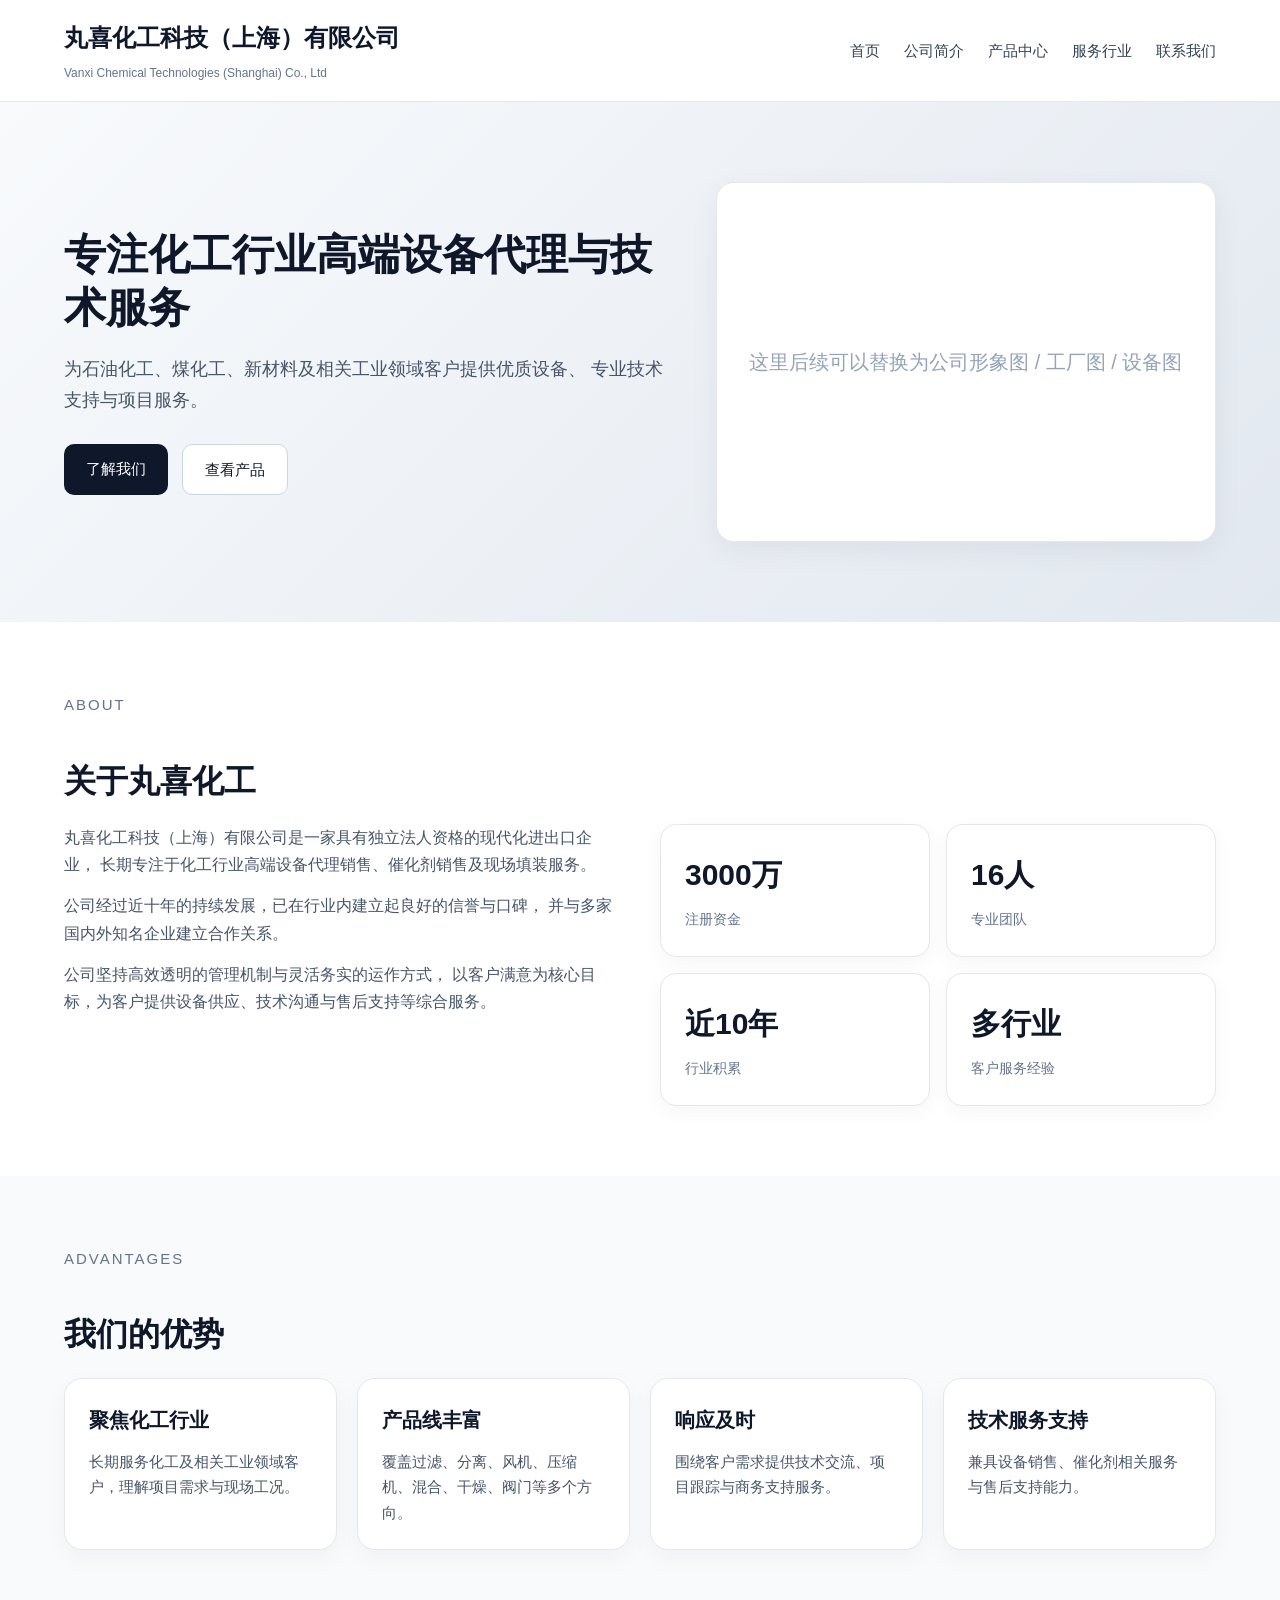
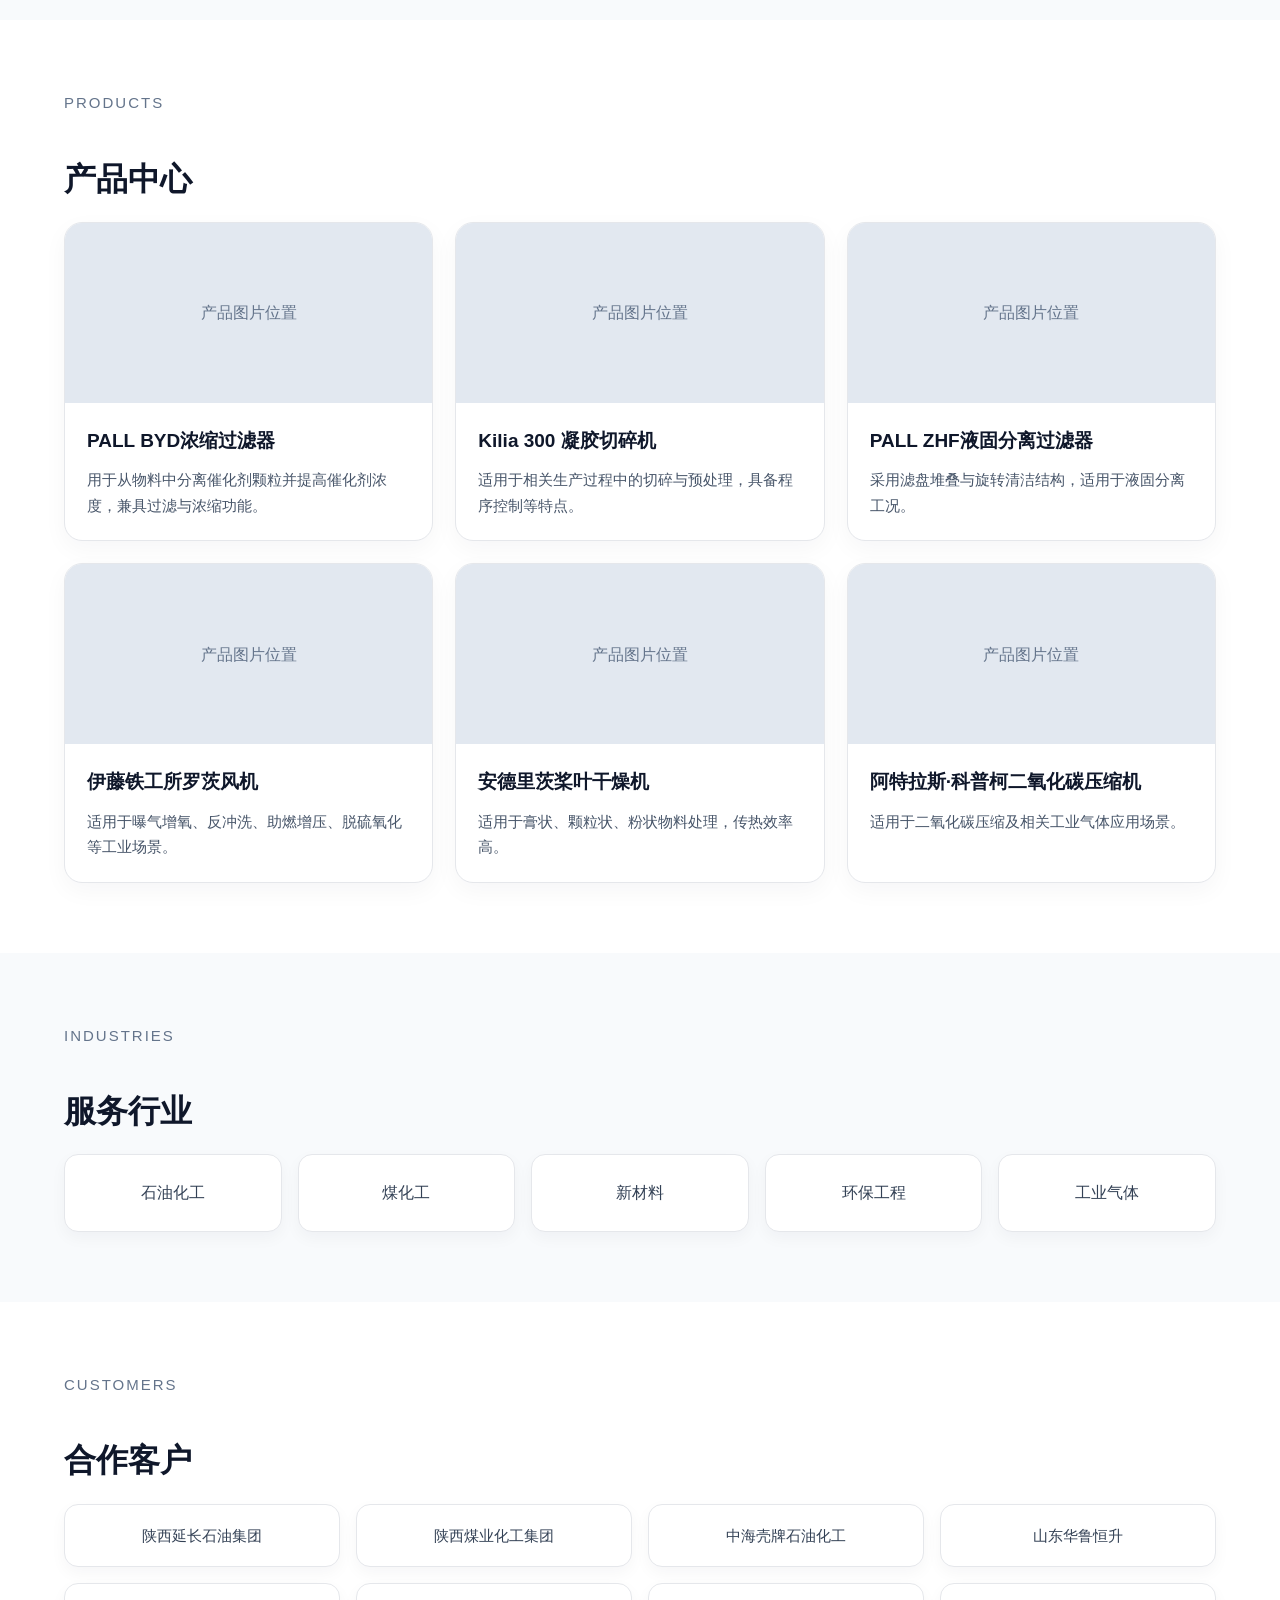
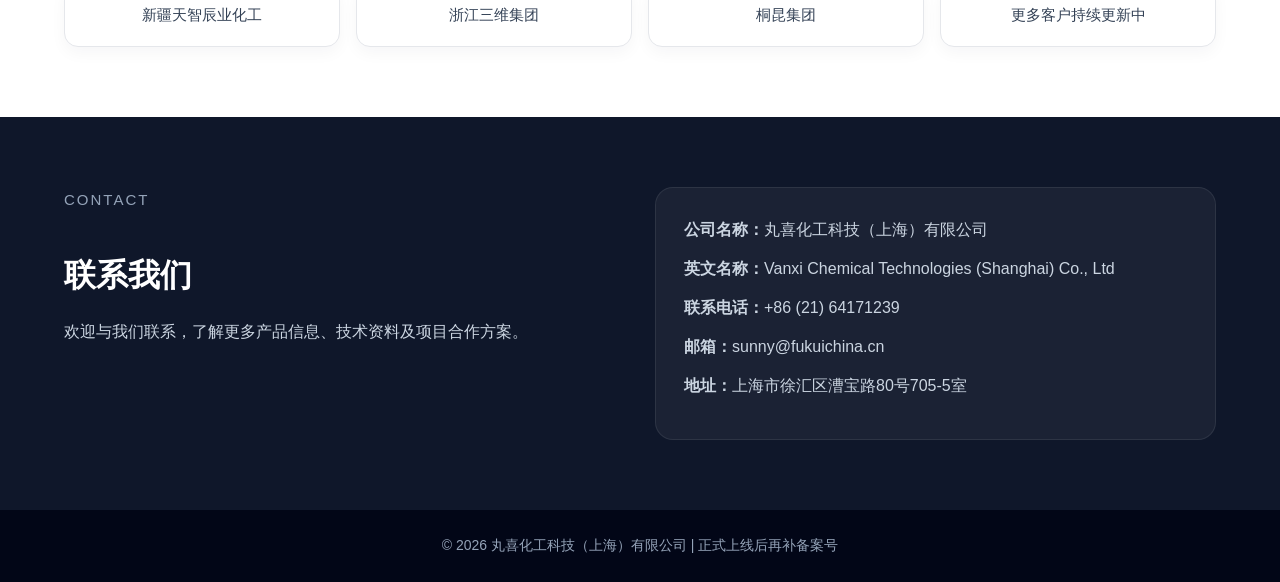
==== index.html @ 38cb7740 "Create index.html" ====
<!DOCTYPE html>
<html lang="zh-CN">
<head>
  <meta charset="UTF-8" />
  <meta name="viewport" content="width=device-width, initial-scale=1.0" />
  <title>丸喜化工科技（上海）有限公司</title>
  <meta name="description" content="丸喜化工科技（上海）有限公司，专注化工行业高端设备代理与技术服务。" />
  <style>
    * {
      box-sizing: border-box;
      margin: 0;
      padding: 0;
    }

    body {
      font-family: "Microsoft YaHei", "PingFang SC", Arial, sans-serif;
      line-height: 1.7;
      color: #1f2937;
      background: #ffffff;
    }

    a {
      text-decoration: none;
      color: inherit;
    }

    .container {
      width: 90%;
      max-width: 1200px;
      margin: 0 auto;
    }

    header {
      position: sticky;
      top: 0;
      z-index: 1000;
      background: #ffffff;
      border-bottom: 1px solid #e5e7eb;
    }

    .nav {
      display: flex;
      justify-content: space-between;
      align-items: center;
      padding: 18px 0;
      gap: 20px;
    }

    .logo h1 {
      font-size: 24px;
      color: #0f172a;
    }

    .logo p {
      font-size: 12px;
      color: #64748b;
      margin-top: 4px;
    }

    .menu {
      display: flex;
      gap: 24px;
      flex-wrap: wrap;
      font-size: 15px;
      color: #334155;
    }

    .hero {
      background: linear-gradient(135deg, #f8fafc, #e2e8f0);
      padding: 80px 0;
    }

    .hero-wrap {
      display: grid;
      grid-template-columns: 1.1fr 0.9fr;
      gap: 40px;
      align-items: center;
    }

    .hero h2 {
      font-size: 42px;
      line-height: 1.25;
      color: #0f172a;
      margin-bottom: 20px;
    }

    .hero p {
      font-size: 18px;
      color: #475569;
      margin-bottom: 28px;
    }

    .btn-group {
      display: flex;
      gap: 14px;
      flex-wrap: wrap;
    }

    .btn {
      display: inline-block;
      padding: 12px 22px;
      border-radius: 10px;
      font-size: 15px;
      transition: 0.2s ease;
    }

    .btn-primary {
      background: #0f172a;
      color: #ffffff;
    }

    .btn-primary:hover {
      opacity: 0.9;
    }

    .btn-secondary {
      border: 1px solid #cbd5e1;
      background: #ffffff;
      color: #0f172a;
    }

    .hero-image {
      background: #ffffff;
      border: 1px solid #e5e7eb;
      border-radius: 18px;
      min-height: 360px;
      display: flex;
      align-items: center;
      justify-content: center;
      color: #94a3b8;
      font-size: 20px;
      box-shadow: 0 8px 30px rgba(15, 23, 42, 0.06);
      text-align: center;
      padding: 20px;
    }

    section {
      padding: 70px 0;
    }

    .section-title {
      font-size: 32px;
      color: #0f172a;
      margin-bottom: 16px;
    }

    .section-subtitle {
      font-size: 15px;
      color: #64748b;
      margin-bottom: 36px;
      text-transform: uppercase;
      letter-spacing: 2px;
    }

    .about-grid {
      display: grid;
      grid-template-columns: 1fr 1fr;
      gap: 40px;
      align-items: start;
    }

    .about-text p {
      color: #475569;
      margin-bottom: 14px;
      font-size: 16px;
    }

    .stats {
      display: grid;
      grid-template-columns: 1fr 1fr;
      gap: 16px;
    }

    .stat-box {
      border: 1px solid #e5e7eb;
      border-radius: 16px;
      padding: 24px;
      background: #ffffff;
      box-shadow: 0 6px 20px rgba(15, 23, 42, 0.04);
    }

    .stat-box h3 {
      font-size: 30px;
      color: #0f172a;
      margin-bottom: 8px;
    }

    .stat-box p {
      color: #64748b;
      font-size: 14px;
    }

    .advantages {
      background: #f8fafc;
    }

    .card-grid {
      display: grid;
      grid-template-columns: repeat(4, 1fr);
      gap: 20px;
    }

    .card {
      background: #ffffff;
      border: 1px solid #e5e7eb;
      border-radius: 18px;
      padding: 24px;
      box-shadow: 0 8px 24px rgba(15, 23, 42, 0.04);
    }

    .card h3 {
      font-size: 20px;
      margin-bottom: 12px;
      color: #0f172a;
    }

    .card p {
      color: #475569;
      font-size: 15px;
    }

    .products {
      background: #ffffff;
    }

    .product-grid {
      display: grid;
      grid-template-columns: repeat(3, 1fr);
      gap: 22px;
    }

    .product-card {
      background: #ffffff;
      border: 1px solid #e5e7eb;
      border-radius: 18px;
      overflow: hidden;
      box-shadow: 0 8px 24px rgba(15, 23, 42, 0.04);
    }

    .product-image {
      height: 180px;
      background: #e2e8f0;
      display: flex;
      align-items: center;
      justify-content: center;
      color: #64748b;
      font-size: 16px;
      text-align: center;
      padding: 10px;
    }

    .product-content {
      padding: 22px;
    }

    .product-content h3 {
      font-size: 19px;
      color: #0f172a;
      margin-bottom: 10px;
    }

    .product-content p {
      color: #475569;
      font-size: 15px;
    }

    .industries {
      background: #f8fafc;
    }

    .industry-grid {
      display: grid;
      grid-template-columns: repeat(5, 1fr);
      gap: 16px;
    }

    .industry-box {
      background: #ffffff;
      border: 1px solid #e5e7eb;
      border-radius: 14px;
      text-align: center;
      padding: 24px 12px;
      color: #334155;
      box-shadow: 0 6px 16px rgba(15, 23, 42, 0.04);
    }

    .customers-grid {
      display: grid;
      grid-template-columns: repeat(4, 1fr);
      gap: 16px;
    }

    .customer-box {
      background: #ffffff;
      border: 1px solid #e5e7eb;
      border-radius: 14px;
      text-align: center;
      padding: 18px 12px;
      color: #334155;
      font-size: 15px;
      box-shadow: 0 6px 16px rgba(15, 23, 42, 0.04);
    }

    .contact {
      background: #0f172a;
      color: #ffffff;
    }

    .contact-wrap {
      display: grid;
      grid-template-columns: 1fr 1fr;
      gap: 30px;
      align-items: start;
    }

    .contact p {
      color: #cbd5e1;
      margin-bottom: 12px;
    }

    .contact-box {
      background: rgba(255,255,255,0.05);
      border: 1px solid rgba(255,255,255,0.08);
      border-radius: 18px;
      padding: 28px;
    }

    footer {
      background: #020617;
      color: #94a3b8;
      padding: 24px 0;
      font-size: 14px;
      text-align: center;
    }

    @media (max-width: 992px) {
      .hero-wrap,
      .about-grid,
      .contact-wrap,
      .card-grid,
      .product-grid,
      .industry-grid,
      .customers-grid {
        grid-template-columns: 1fr 1fr;
      }
    }

    @media (max-width: 768px) {
      .nav {
        flex-direction: column;
        align-items: flex-start;
      }

      .menu {
        gap: 14px;
      }

      .hero-wrap,
      .about-grid,
      .contact-wrap,
      .card-grid,
      .product-grid,
      .industry-grid,
      .customers-grid,
      .stats {
        grid-template-columns: 1fr;
      }

      .hero h2 {
        font-size: 30px;
      }

      .hero p {
        font-size: 16px;
      }

      .section-title {
        font-size: 26px;
      }
    }
  </style>
</head>
<body>

  <header>
    <div class="container nav">
      <div class="logo">
        <h1>丸喜化工科技（上海）有限公司</h1>
        <p>Vanxi Chemical Technologies (Shanghai) Co., Ltd</p>
      </div>
      <nav class="menu">
        <a href="#home">首页</a>
        <a href="#about">公司简介</a>
        <a href="#products">产品中心</a>
        <a href="#industries">服务行业</a>
        <a href="#contact">联系我们</a>
      </nav>
    </div>
  </header>

  <section class="hero" id="home">
    <div class="container hero-wrap">
      <div>
        <h2>专注化工行业高端设备代理与技术服务</h2>
        <p>
          为石油化工、煤化工、新材料及相关工业领域客户提供优质设备、
          专业技术支持与项目服务。
        </p>
        <div class="btn-group">
          <a class="btn btn-primary" href="#about">了解我们</a>
          <a class="btn btn-secondary" href="#products">查看产品</a>
        </div>
      </div>
      <div class="hero-image">
        这里后续可以替换为公司形象图 / 工厂图 / 设备图
      </div>
    </div>
  </section>

  <section id="about">
    <div class="container">
      <div class="section-subtitle">ABOUT</div>
      <h2 class="section-title">关于丸喜化工</h2>
      <div class="about-grid">
        <div class="about-text">
          <p>
            丸喜化工科技（上海）有限公司是一家具有独立法人资格的现代化进出口企业，
            长期专注于化工行业高端设备代理销售、催化剂销售及现场填装服务。
          </p>
          <p>
            公司经过近十年的持续发展，已在行业内建立起良好的信誉与口碑，
            并与多家国内外知名企业建立合作关系。
          </p>
          <p>
            公司坚持高效透明的管理机制与灵活务实的运作方式，
            以客户满意为核心目标，为客户提供设备供应、技术沟通与售后支持等综合服务。
          </p>
        </div>
        <div class="stats">
          <div class="stat-box">
            <h3>3000万</h3>
            <p>注册资金</p>
          </div>
          <div class="stat-box">
            <h3>16人</h3>
            <p>专业团队</p>
          </div>
          <div class="stat-box">
            <h3>近10年</h3>
            <p>行业积累</p>
          </div>
          <div class="stat-box">
            <h3>多行业</h3>
            <p>客户服务经验</p>
          </div>
        </div>
      </div>
    </div>
  </section>

  <section class="advantages">
    <div class="container">
      <div class="section-subtitle">ADVANTAGES</div>
      <h2 class="section-title">我们的优势</h2>
      <div class="card-grid">
        <div class="card">
          <h3>聚焦化工行业</h3>
          <p>长期服务化工及相关工业领域客户，理解项目需求与现场工况。</p>
        </div>
        <div class="card">
          <h3>产品线丰富</h3>
          <p>覆盖过滤、分离、风机、压缩机、混合、干燥、阀门等多个方向。</p>
        </div>
        <div class="card">
          <h3>响应及时</h3>
          <p>围绕客户需求提供技术交流、项目跟踪与商务支持服务。</p>
        </div>
        <div class="card">
          <h3>技术服务支持</h3>
          <p>兼具设备销售、催化剂相关服务与售后支持能力。</p>
        </div>
      </div>
    </div>
  </section>

  <section class="products" id="products">
    <div class="container">
      <div class="section-subtitle">PRODUCTS</div>
      <h2 class="section-title">产品中心</h2>
      <div class="product-grid">
        <div class="product-card">
          <div class="product-image">产品图片位置</div>
          <div class="product-content">
            <h3>PALL BYD浓缩过滤器</h3>
            <p>用于从物料中分离催化剂颗粒并提高催化剂浓度，兼具过滤与浓缩功能。</p>
          </div>
        </div>
        <div class="product-card">
          <div class="product-image">产品图片位置</div>
          <div class="product-content">
            <h3>Kilia 300 凝胶切碎机</h3>
            <p>适用于相关生产过程中的切碎与预处理，具备程序控制等特点。</p>
          </div>
        </div>
        <div class="product-card">
          <div class="product-image">产品图片位置</div>
          <div class="product-content">
            <h3>PALL ZHF液固分离过滤器</h3>
            <p>采用滤盘堆叠与旋转清洁结构，适用于液固分离工况。</p>
          </div>
        </div>
        <div class="product-card">
          <div class="product-image">产品图片位置</div>
          <div class="product-content">
            <h3>伊藤铁工所罗茨风机</h3>
            <p>适用于曝气增氧、反冲洗、助燃增压、脱硫氧化等工业场景。</p>
          </div>
        </div>
        <div class="product-card">
          <div class="product-image">产品图片位置</div>
          <div class="product-content">
            <h3>安德里茨桨叶干燥机</h3>
            <p>适用于膏状、颗粒状、粉状物料处理，传热效率高。</p>
          </div>
        </div>
        <div class="product-card">
          <div class="product-image">产品图片位置</div>
          <div class="product-content">
            <h3>阿特拉斯·科普柯二氧化碳压缩机</h3>
            <p>适用于二氧化碳压缩及相关工业气体应用场景。</p>
          </div>
        </div>
      </div>
    </div>
  </section>

  <section class="industries" id="industries">
    <div class="container">
      <div class="section-subtitle">INDUSTRIES</div>
      <h2 class="section-title">服务行业</h2>
      <div class="industry-grid">
        <div class="industry-box">石油化工</div>
        <div class="industry-box">煤化工</div>
        <div class="industry-box">新材料</div>
        <div class="industry-box">环保工程</div>
        <div class="industry-box">工业气体</div>
      </div>
    </div>
  </section>

  <section id="customers">
    <div class="container">
      <div class="section-subtitle">CUSTOMERS</div>
      <h2 class="section-title">合作客户</h2>
      <div class="customers-grid">
        <div class="customer-box">陕西延长石油集团</div>
        <div class="customer-box">陕西煤业化工集团</div>
        <div class="customer-box">中海壳牌石油化工</div>
        <div class="customer-box">山东华鲁恒升</div>
        <div class="customer-box">新疆天智辰业化工</div>
        <div class="customer-box">浙江三维集团</div>
        <div class="customer-box">桐昆集团</div>
        <div class="customer-box">更多客户持续更新中</div>
      </div>
    </div>
  </section>

  <section class="contact" id="contact">
    <div class="container contact-wrap">
      <div>
        <div class="section-subtitle" style="color:#94a3b8;">CONTACT</div>
        <h2 class="section-title" style="color:#ffffff;">联系我们</h2>
        <p>欢迎与我们联系，了解更多产品信息、技术资料及项目合作方案。</p>
      </div>
      <div class="contact-box">
        <p><strong>公司名称：</strong>丸喜化工科技（上海）有限公司</p>
        <p><strong>英文名称：</strong>Vanxi Chemical Technologies (Shanghai) Co., Ltd</p>
        <p><strong>联系电话：</strong>+86 (21) 64171239</p>
        <p><strong>邮箱：</strong>sunny@fukuichina.cn</p>
        <p><strong>地址：</strong>上海市徐汇区漕宝路80号705-5室</p>
      </div>
    </div>
  </section>

  <footer>
    <div class="container">
      © 2026 丸喜化工科技（上海）有限公司 | 正式上线后再补备案号
    </div>
  </footer>

</body>
</html>
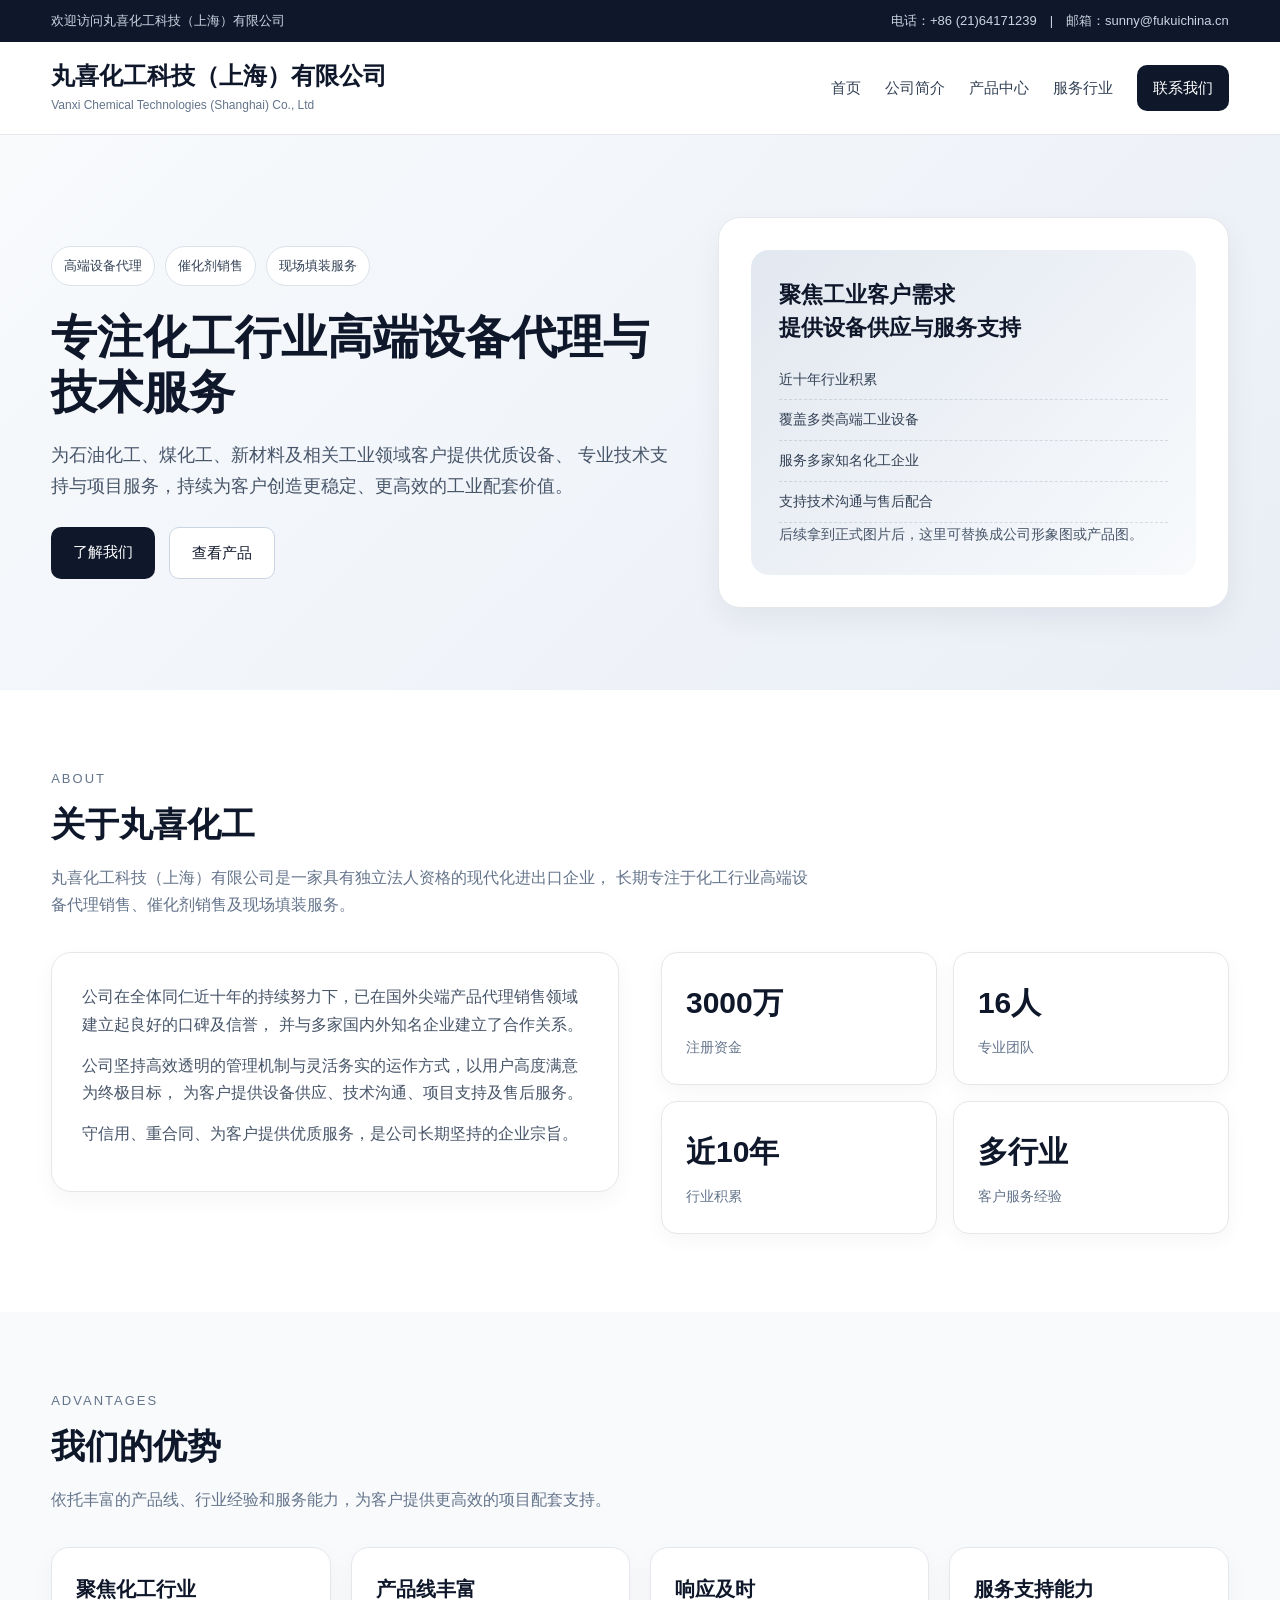
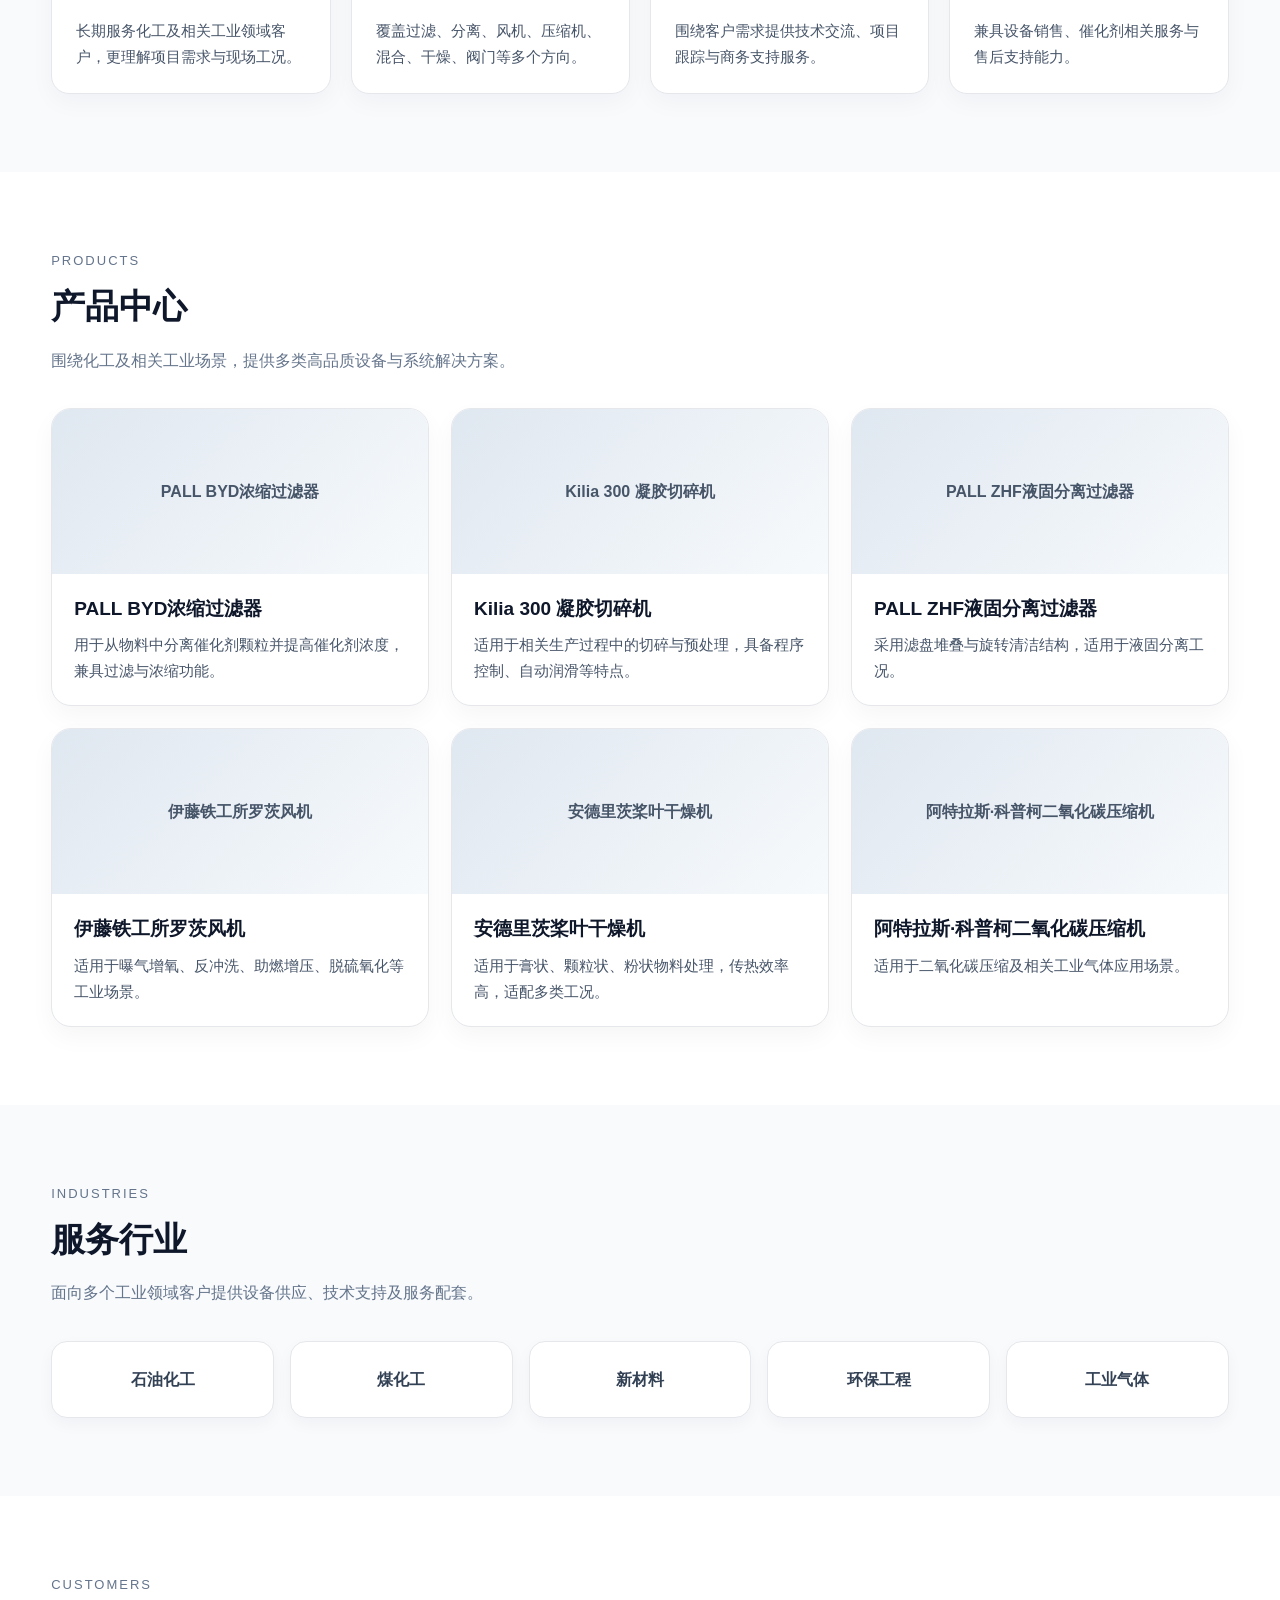
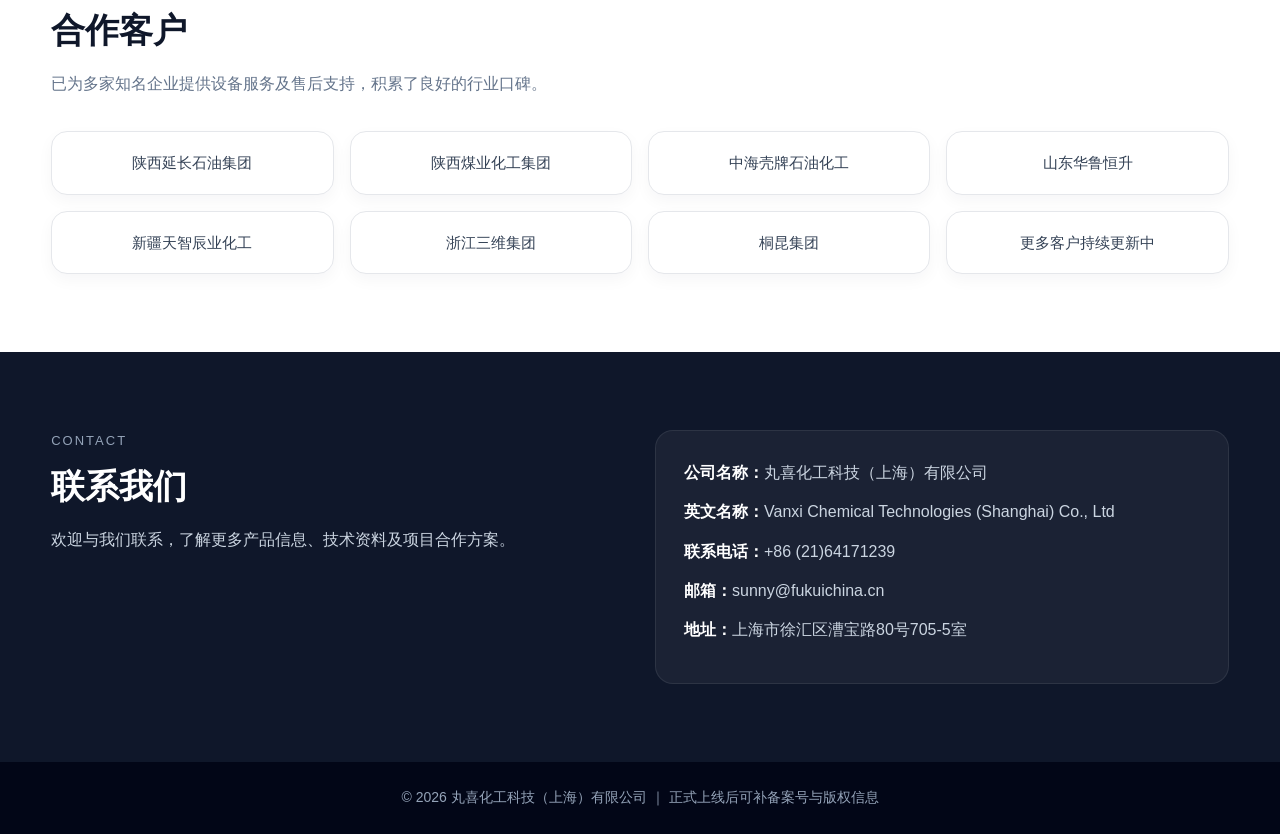
==== commit 1b8aff5c: "Update index.html" ====
--- a/index.html
+++ b/index.html
@@ -6,185 +6,218 @@
   <title>丸喜化工科技（上海）有限公司</title>
   <meta name="description" content="丸喜化工科技（上海）有限公司，专注化工行业高端设备代理与技术服务。" />
   <style>
-    * {
-      box-sizing: border-box;
-      margin: 0;
-      padding: 0;
-    }
-
+    * { box-sizing: border-box; margin: 0; padding: 0; }
     body {
       font-family: "Microsoft YaHei", "PingFang SC", Arial, sans-serif;
       line-height: 1.7;
       color: #1f2937;
       background: #ffffff;
     }
-
-    a {
-      text-decoration: none;
-      color: inherit;
-    }
-
-    .container {
-      width: 90%;
-      max-width: 1200px;
-      margin: 0 auto;
+    a { text-decoration: none; color: inherit; }
+    .container { width: 92%; max-width: 1200px; margin: 0 auto; }
+
+    .topbar {
+      background: #0f172a;
+      color: #cbd5e1;
+      font-size: 13px;
+    }
+    .topbar .container {
+      display: flex;
+      justify-content: space-between;
+      gap: 12px;
+      padding: 10px 0;
+      flex-wrap: wrap;
     }
 
     header {
       position: sticky;
       top: 0;
       z-index: 1000;
-      background: #ffffff;
+      background: rgba(255,255,255,0.96);
+      backdrop-filter: blur(8px);
       border-bottom: 1px solid #e5e7eb;
     }
-
     .nav {
       display: flex;
       justify-content: space-between;
       align-items: center;
+      gap: 20px;
       padding: 18px 0;
-      gap: 20px;
-    }
-
+    }
     .logo h1 {
       font-size: 24px;
       color: #0f172a;
-    }
-
+      line-height: 1.3;
+    }
     .logo p {
       font-size: 12px;
       color: #64748b;
       margin-top: 4px;
     }
-
     .menu {
       display: flex;
       gap: 24px;
       flex-wrap: wrap;
       font-size: 15px;
       color: #334155;
+      align-items: center;
+    }
+    .menu a:hover { color: #0f172a; }
+    .menu-btn {
+      padding: 10px 16px;
+      background: #0f172a;
+      color: #fff !important;
+      border-radius: 10px;
     }
 
     .hero {
-      background: linear-gradient(135deg, #f8fafc, #e2e8f0);
-      padding: 80px 0;
-    }
-
+      background: linear-gradient(135deg, #f8fafc 0%, #e9eef6 100%);
+      padding: 82px 0;
+    }
     .hero-wrap {
       display: grid;
       grid-template-columns: 1.1fr 0.9fr;
-      gap: 40px;
+      gap: 42px;
       align-items: center;
     }
-
     .hero h2 {
-      font-size: 42px;
-      line-height: 1.25;
+      font-size: 46px;
+      line-height: 1.2;
       color: #0f172a;
       margin-bottom: 20px;
     }
-
     .hero p {
       font-size: 18px;
       color: #475569;
-      margin-bottom: 28px;
-    }
-
+      margin-bottom: 26px;
+      max-width: 680px;
+    }
+    .hero-tags {
+      display: flex;
+      gap: 10px;
+      flex-wrap: wrap;
+      margin-bottom: 24px;
+    }
+    .hero-tags span {
+      background: #ffffff;
+      border: 1px solid #dbe2ea;
+      color: #334155;
+      padding: 8px 12px;
+      border-radius: 999px;
+      font-size: 13px;
+    }
     .btn-group {
       display: flex;
       gap: 14px;
       flex-wrap: wrap;
     }
-
     .btn {
       display: inline-block;
       padding: 12px 22px;
       border-radius: 10px;
       font-size: 15px;
-      transition: 0.2s ease;
-    }
-
+      transition: .2s ease;
+    }
     .btn-primary {
       background: #0f172a;
       color: #ffffff;
     }
-
-    .btn-primary:hover {
-      opacity: 0.9;
-    }
-
+    .btn-primary:hover { opacity: .9; }
     .btn-secondary {
       border: 1px solid #cbd5e1;
       background: #ffffff;
       color: #0f172a;
     }
 
-    .hero-image {
+    .hero-card {
       background: #ffffff;
       border: 1px solid #e5e7eb;
+      border-radius: 22px;
+      padding: 32px;
+      box-shadow: 0 12px 30px rgba(15,23,42,0.06);
+    }
+    .hero-panel {
+      background: linear-gradient(135deg, #e2e8f0 0%, #f8fafc 100%);
       border-radius: 18px;
-      min-height: 360px;
+      min-height: 320px;
+      padding: 28px;
       display: flex;
-      align-items: center;
-      justify-content: center;
-      color: #94a3b8;
-      font-size: 20px;
-      box-shadow: 0 8px 30px rgba(15, 23, 42, 0.06);
-      text-align: center;
-      padding: 20px;
-    }
-
-    section {
-      padding: 70px 0;
-    }
-
-    .section-title {
-      font-size: 32px;
-      color: #0f172a;
-      margin-bottom: 16px;
-    }
-
+      flex-direction: column;
+      justify-content: space-between;
+      color: #334155;
+    }
+    .hero-panel-title {
+      font-size: 22px;
+      font-weight: 700;
+      color: #0f172a;
+      line-height: 1.5;
+    }
+    .hero-panel-list {
+      list-style: none;
+      margin-top: 16px;
+    }
+    .hero-panel-list li {
+      padding: 8px 0;
+      border-bottom: 1px dashed rgba(51,65,85,0.15);
+      font-size: 14px;
+    }
+
+    section { padding: 78px 0; }
     .section-subtitle {
-      font-size: 15px;
+      font-size: 13px;
       color: #64748b;
-      margin-bottom: 36px;
+      margin-bottom: 12px;
       text-transform: uppercase;
       letter-spacing: 2px;
     }
+    .section-title {
+      font-size: 34px;
+      color: #0f172a;
+      margin-bottom: 18px;
+      line-height: 1.3;
+    }
+    .section-desc {
+      font-size: 16px;
+      color: #64748b;
+      max-width: 760px;
+      margin-bottom: 34px;
+    }
 
     .about-grid {
       display: grid;
       grid-template-columns: 1fr 1fr;
-      gap: 40px;
+      gap: 42px;
       align-items: start;
     }
-
+    .about-box {
+      background: #ffffff;
+      border: 1px solid #e5e7eb;
+      border-radius: 20px;
+      padding: 30px;
+      box-shadow: 0 8px 22px rgba(15,23,42,0.04);
+    }
     .about-text p {
       color: #475569;
       margin-bottom: 14px;
       font-size: 16px;
     }
-
     .stats {
       display: grid;
       grid-template-columns: 1fr 1fr;
       gap: 16px;
     }
-
     .stat-box {
       border: 1px solid #e5e7eb;
       border-radius: 16px;
       padding: 24px;
       background: #ffffff;
-      box-shadow: 0 6px 20px rgba(15, 23, 42, 0.04);
-    }
-
+      box-shadow: 0 6px 20px rgba(15,23,42,0.04);
+    }
     .stat-box h3 {
       font-size: 30px;
       color: #0f172a;
       margin-bottom: 8px;
     }
-
     .stat-box p {
       color: #64748b;
       font-size: 14px;
@@ -193,27 +226,23 @@
     .advantages {
       background: #f8fafc;
     }
-
     .card-grid {
       display: grid;
       grid-template-columns: repeat(4, 1fr);
       gap: 20px;
     }
-
     .card {
       background: #ffffff;
       border: 1px solid #e5e7eb;
       border-radius: 18px;
       padding: 24px;
-      box-shadow: 0 8px 24px rgba(15, 23, 42, 0.04);
-    }
-
+      box-shadow: 0 8px 24px rgba(15,23,42,0.04);
+    }
     .card h3 {
       font-size: 20px;
       margin-bottom: 12px;
       color: #0f172a;
     }
-
     .card p {
       color: #475569;
       font-size: 15px;
@@ -222,43 +251,39 @@
     .products {
       background: #ffffff;
     }
-
     .product-grid {
       display: grid;
       grid-template-columns: repeat(3, 1fr);
       gap: 22px;
     }
-
     .product-card {
       background: #ffffff;
       border: 1px solid #e5e7eb;
-      border-radius: 18px;
+      border-radius: 20px;
       overflow: hidden;
-      box-shadow: 0 8px 24px rgba(15, 23, 42, 0.04);
-    }
-
+      box-shadow: 0 10px 24px rgba(15,23,42,0.04);
+    }
     .product-image {
-      height: 180px;
-      background: #e2e8f0;
+      height: 165px;
+      background: linear-gradient(135deg, #dfe7f0 0%, #f7fafc 100%);
       display: flex;
       align-items: center;
       justify-content: center;
-      color: #64748b;
+      color: #475569;
       font-size: 16px;
       text-align: center;
-      padding: 10px;
-    }
-
+      padding: 20px;
+      font-weight: 600;
+    }
     .product-content {
       padding: 22px;
     }
-
     .product-content h3 {
       font-size: 19px;
       color: #0f172a;
       margin-bottom: 10px;
-    }
-
+      line-height: 1.4;
+    }
     .product-content p {
       color: #475569;
       font-size: 15px;
@@ -267,21 +292,20 @@
     .industries {
       background: #f8fafc;
     }
-
     .industry-grid {
       display: grid;
       grid-template-columns: repeat(5, 1fr);
       gap: 16px;
     }
-
     .industry-box {
       background: #ffffff;
       border: 1px solid #e5e7eb;
-      border-radius: 14px;
+      border-radius: 16px;
       text-align: center;
       padding: 24px 12px;
       color: #334155;
-      box-shadow: 0 6px 16px rgba(15, 23, 42, 0.04);
+      box-shadow: 0 6px 16px rgba(15,23,42,0.04);
+      font-weight: 600;
     }
 
     .customers-grid {
@@ -289,40 +313,39 @@
       grid-template-columns: repeat(4, 1fr);
       gap: 16px;
     }
-
     .customer-box {
       background: #ffffff;
       border: 1px solid #e5e7eb;
-      border-radius: 14px;
+      border-radius: 16px;
       text-align: center;
       padding: 18px 12px;
       color: #334155;
       font-size: 15px;
-      box-shadow: 0 6px 16px rgba(15, 23, 42, 0.04);
+      box-shadow: 0 6px 16px rgba(15,23,42,0.04);
     }
 
     .contact {
       background: #0f172a;
       color: #ffffff;
     }
-
     .contact-wrap {
       display: grid;
       grid-template-columns: 1fr 1fr;
       gap: 30px;
       align-items: start;
     }
-
     .contact p {
       color: #cbd5e1;
       margin-bottom: 12px;
     }
-
     .contact-box {
       background: rgba(255,255,255,0.05);
       border: 1px solid rgba(255,255,255,0.08);
       border-radius: 18px;
       padding: 28px;
+    }
+    .contact-box strong {
+      color: #fff;
     }
 
     footer {
@@ -336,7 +359,9 @@
     @media (max-width: 992px) {
       .hero-wrap,
       .about-grid,
-      .contact-wrap,
+      .contact-wrap {
+        grid-template-columns: 1fr;
+      }
       .card-grid,
       .product-grid,
       .industry-grid,
@@ -350,14 +375,9 @@
         flex-direction: column;
         align-items: flex-start;
       }
-
       .menu {
         gap: 14px;
       }
-
-      .hero-wrap,
-      .about-grid,
-      .contact-wrap,
       .card-grid,
       .product-grid,
       .industry-grid,
@@ -365,22 +385,30 @@
       .stats {
         grid-template-columns: 1fr;
       }
-
       .hero h2 {
-        font-size: 30px;
-      }
-
+        font-size: 32px;
+      }
       .hero p {
         font-size: 16px;
       }
-
       .section-title {
-        font-size: 26px;
+        font-size: 28px;
+      }
+      .topbar .container {
+        flex-direction: column;
+        align-items: flex-start;
       }
     }
   </style>
 </head>
 <body>
+
+  <div class="topbar">
+    <div class="container">
+      <div>欢迎访问丸喜化工科技（上海）有限公司</div>
+      <div>电话：+86 (21)64171239　|　邮箱：sunny@fukuichina.cn</div>
+    </div>
+  </div>
 
   <header>
     <div class="container nav">
@@ -393,7 +421,7 @@
         <a href="#about">公司简介</a>
         <a href="#products">产品中心</a>
         <a href="#industries">服务行业</a>
-        <a href="#contact">联系我们</a>
+        <a href="#contact" class="menu-btn">联系我们</a>
       </nav>
     </div>
   </header>
@@ -401,18 +429,35 @@
   <section class="hero" id="home">
     <div class="container hero-wrap">
       <div>
+        <div class="hero-tags">
+          <span>高端设备代理</span>
+          <span>催化剂销售</span>
+          <span>现场填装服务</span>
+        </div>
         <h2>专注化工行业高端设备代理与技术服务</h2>
         <p>
           为石油化工、煤化工、新材料及相关工业领域客户提供优质设备、
-          专业技术支持与项目服务。
+          专业技术支持与项目服务，持续为客户创造更稳定、更高效的工业配套价值。
         </p>
         <div class="btn-group">
           <a class="btn btn-primary" href="#about">了解我们</a>
           <a class="btn btn-secondary" href="#products">查看产品</a>
         </div>
       </div>
-      <div class="hero-image">
-        这里后续可以替换为公司形象图 / 工厂图 / 设备图
+
+      <div class="hero-card">
+        <div class="hero-panel">
+          <div>
+            <div class="hero-panel-title">聚焦工业客户需求<br>提供设备供应与服务支持</div>
+            <ul class="hero-panel-list">
+              <li>近十年行业积累</li>
+              <li>覆盖多类高端工业设备</li>
+              <li>服务多家知名化工企业</li>
+              <li>支持技术沟通与售后配合</li>
+            </ul>
+          </div>
+          <div style="font-size:14px; color:#475569;">后续拿到正式图片后，这里可替换成公司形象图或产品图。</div>
+        </div>
       </div>
     </div>
   </section>
@@ -421,21 +466,26 @@
     <div class="container">
       <div class="section-subtitle">ABOUT</div>
       <h2 class="section-title">关于丸喜化工</h2>
+      <p class="section-desc">
+        丸喜化工科技（上海）有限公司是一家具有独立法人资格的现代化进出口企业，
+        长期专注于化工行业高端设备代理销售、催化剂销售及现场填装服务。
+      </p>
+
       <div class="about-grid">
-        <div class="about-text">
+        <div class="about-box about-text">
           <p>
-            丸喜化工科技（上海）有限公司是一家具有独立法人资格的现代化进出口企业，
-            长期专注于化工行业高端设备代理销售、催化剂销售及现场填装服务。
+            公司在全体同仁近十年的持续努力下，已在国外尖端产品代理销售领域建立起良好的口碑及信誉，
+            并与多家国内外知名企业建立了合作关系。
           </p>
           <p>
-            公司经过近十年的持续发展，已在行业内建立起良好的信誉与口碑，
-            并与多家国内外知名企业建立合作关系。
+            公司坚持高效透明的管理机制与灵活务实的运作方式，以用户高度满意为终极目标，
+            为客户提供设备供应、技术沟通、项目支持及售后服务。
           </p>
           <p>
-            公司坚持高效透明的管理机制与灵活务实的运作方式，
-            以客户满意为核心目标，为客户提供设备供应、技术沟通与售后支持等综合服务。
+            守信用、重合同、为客户提供优质服务，是公司长期坚持的企业宗旨。
           </p>
         </div>
+
         <div class="stats">
           <div class="stat-box">
             <h3>3000万</h3>
@@ -462,10 +512,13 @@
     <div class="container">
       <div class="section-subtitle">ADVANTAGES</div>
       <h2 class="section-title">我们的优势</h2>
+      <p class="section-desc">
+        依托丰富的产品线、行业经验和服务能力，为客户提供更高效的项目配套支持。
+      </p>
       <div class="card-grid">
         <div class="card">
           <h3>聚焦化工行业</h3>
-          <p>长期服务化工及相关工业领域客户，理解项目需求与现场工况。</p>
+          <p>长期服务化工及相关工业领域客户，更理解项目需求与现场工况。</p>
         </div>
         <div class="card">
           <h3>产品线丰富</h3>
@@ -476,7 +529,7 @@
           <p>围绕客户需求提供技术交流、项目跟踪与商务支持服务。</p>
         </div>
         <div class="card">
-          <h3>技术服务支持</h3>
+          <h3>服务支持能力</h3>
           <p>兼具设备销售、催化剂相关服务与售后支持能力。</p>
         </div>
       </div>
@@ -487,44 +540,53 @@
     <div class="container">
       <div class="section-subtitle">PRODUCTS</div>
       <h2 class="section-title">产品中心</h2>
+      <p class="section-desc">
+        围绕化工及相关工业场景，提供多类高品质设备与系统解决方案。
+      </p>
+
       <div class="product-grid">
         <div class="product-card">
-          <div class="product-image">产品图片位置</div>
+          <div class="product-image">PALL BYD浓缩过滤器</div>
           <div class="product-content">
             <h3>PALL BYD浓缩过滤器</h3>
             <p>用于从物料中分离催化剂颗粒并提高催化剂浓度，兼具过滤与浓缩功能。</p>
           </div>
         </div>
+
         <div class="product-card">
-          <div class="product-image">产品图片位置</div>
+          <div class="product-image">Kilia 300 凝胶切碎机</div>
           <div class="product-content">
             <h3>Kilia 300 凝胶切碎机</h3>
-            <p>适用于相关生产过程中的切碎与预处理，具备程序控制等特点。</p>
-          </div>
-        </div>
+            <p>适用于相关生产过程中的切碎与预处理，具备程序控制、自动润滑等特点。</p>
+          </div>
+        </div>
+
         <div class="product-card">
-          <div class="product-image">产品图片位置</div>
+          <div class="product-image">PALL ZHF液固分离过滤器</div>
           <div class="product-content">
             <h3>PALL ZHF液固分离过滤器</h3>
             <p>采用滤盘堆叠与旋转清洁结构，适用于液固分离工况。</p>
           </div>
         </div>
+
         <div class="product-card">
-          <div class="product-image">产品图片位置</div>
+          <div class="product-image">伊藤铁工所罗茨风机</div>
           <div class="product-content">
             <h3>伊藤铁工所罗茨风机</h3>
             <p>适用于曝气增氧、反冲洗、助燃增压、脱硫氧化等工业场景。</p>
           </div>
         </div>
+
         <div class="product-card">
-          <div class="product-image">产品图片位置</div>
+          <div class="product-image">安德里茨桨叶干燥机</div>
           <div class="product-content">
             <h3>安德里茨桨叶干燥机</h3>
-            <p>适用于膏状、颗粒状、粉状物料处理，传热效率高。</p>
-          </div>
-        </div>
+            <p>适用于膏状、颗粒状、粉状物料处理，传热效率高，适配多类工况。</p>
+          </div>
+        </div>
+
         <div class="product-card">
-          <div class="product-image">产品图片位置</div>
+          <div class="product-image">阿特拉斯·科普柯二氧化碳压缩机</div>
           <div class="product-content">
             <h3>阿特拉斯·科普柯二氧化碳压缩机</h3>
             <p>适用于二氧化碳压缩及相关工业气体应用场景。</p>
@@ -538,6 +600,10 @@
     <div class="container">
       <div class="section-subtitle">INDUSTRIES</div>
       <h2 class="section-title">服务行业</h2>
+      <p class="section-desc">
+        面向多个工业领域客户提供设备供应、技术支持及服务配套。
+      </p>
+
       <div class="industry-grid">
         <div class="industry-box">石油化工</div>
         <div class="industry-box">煤化工</div>
@@ -552,6 +618,10 @@
     <div class="container">
       <div class="section-subtitle">CUSTOMERS</div>
       <h2 class="section-title">合作客户</h2>
+      <p class="section-desc">
+        已为多家知名企业提供设备服务及售后支持，积累了良好的行业口碑。
+      </p>
+
       <div class="customers-grid">
         <div class="customer-box">陕西延长石油集团</div>
         <div class="customer-box">陕西煤业化工集团</div>
@@ -572,10 +642,11 @@
         <h2 class="section-title" style="color:#ffffff;">联系我们</h2>
         <p>欢迎与我们联系，了解更多产品信息、技术资料及项目合作方案。</p>
       </div>
+
       <div class="contact-box">
         <p><strong>公司名称：</strong>丸喜化工科技（上海）有限公司</p>
         <p><strong>英文名称：</strong>Vanxi Chemical Technologies (Shanghai) Co., Ltd</p>
-        <p><strong>联系电话：</strong>+86 (21) 64171239</p>
+        <p><strong>联系电话：</strong>+86 (21)64171239</p>
         <p><strong>邮箱：</strong>sunny@fukuichina.cn</p>
         <p><strong>地址：</strong>上海市徐汇区漕宝路80号705-5室</p>
       </div>
@@ -584,7 +655,7 @@
 
   <footer>
     <div class="container">
-      © 2026 丸喜化工科技（上海）有限公司 | 正式上线后再补备案号
+      © 2026 丸喜化工科技（上海）有限公司 ｜ 正式上线后可补备案号与版权信息
     </div>
   </footer>
 
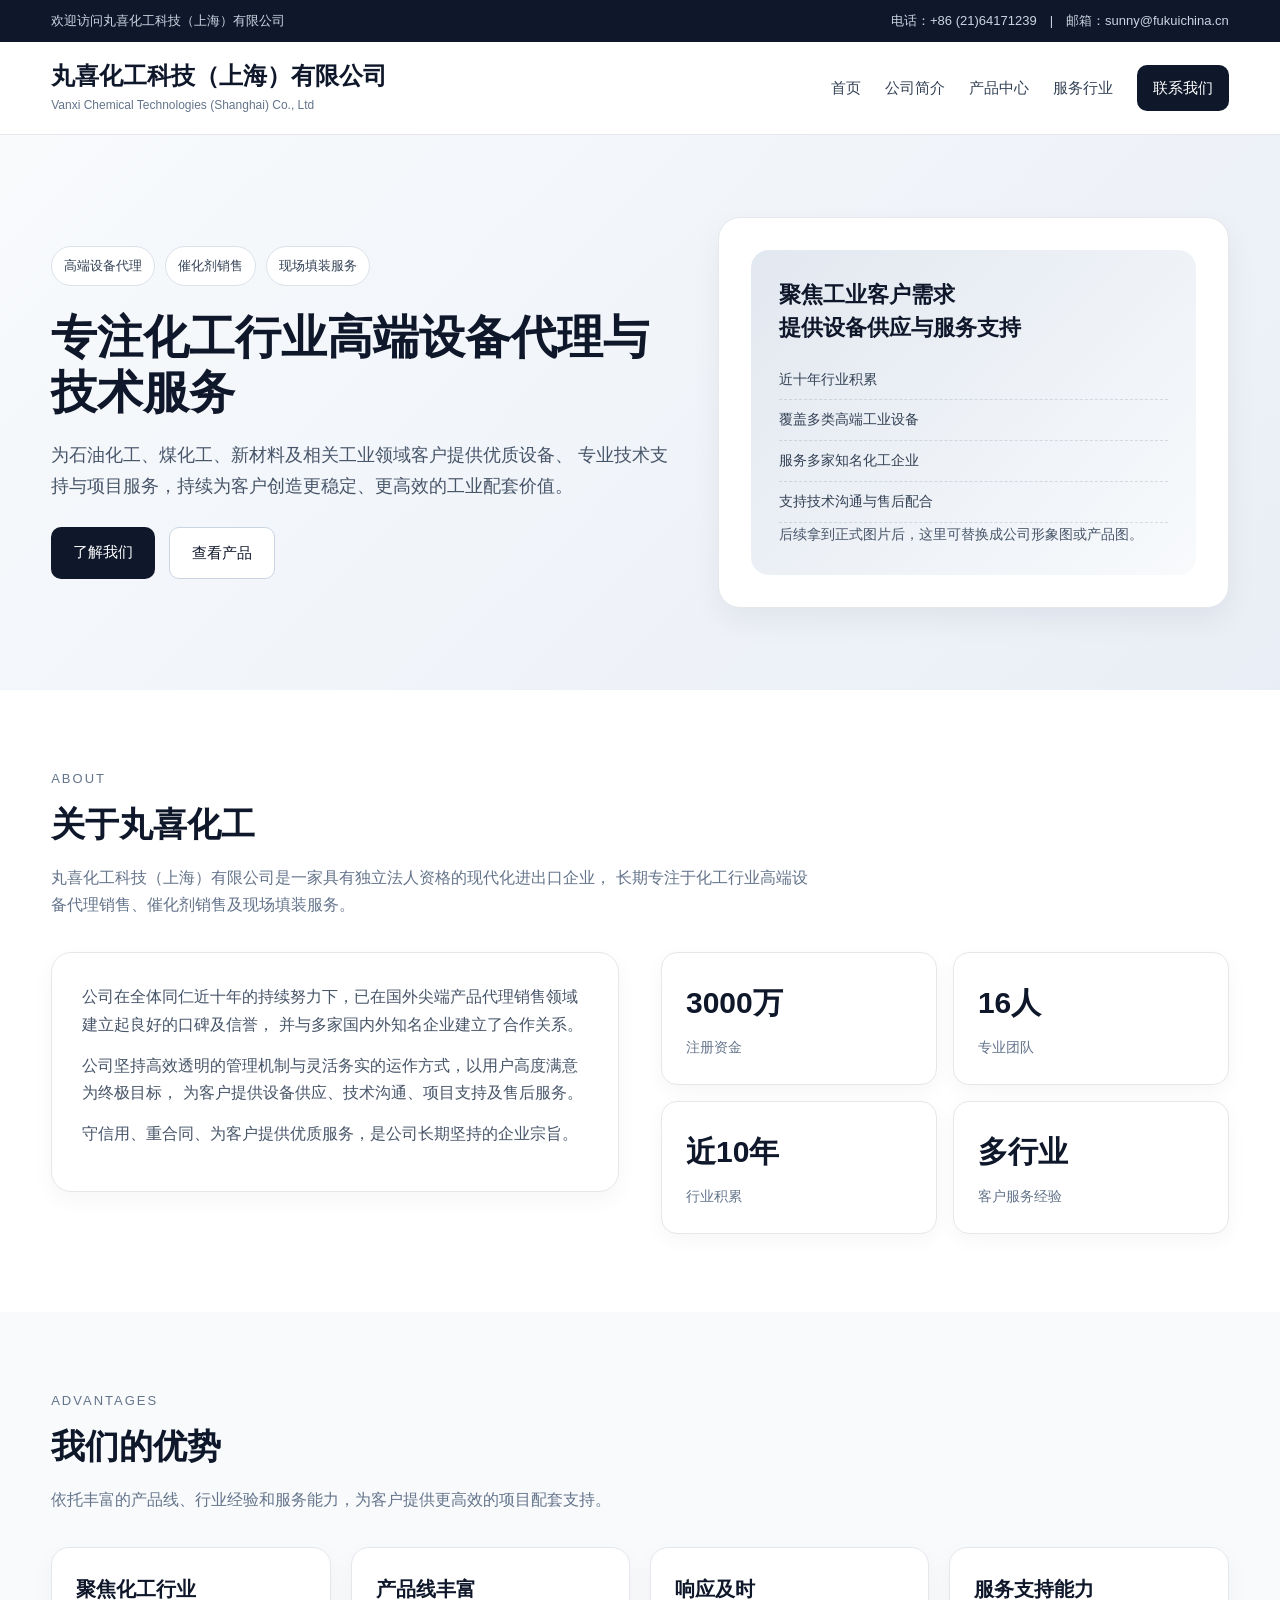
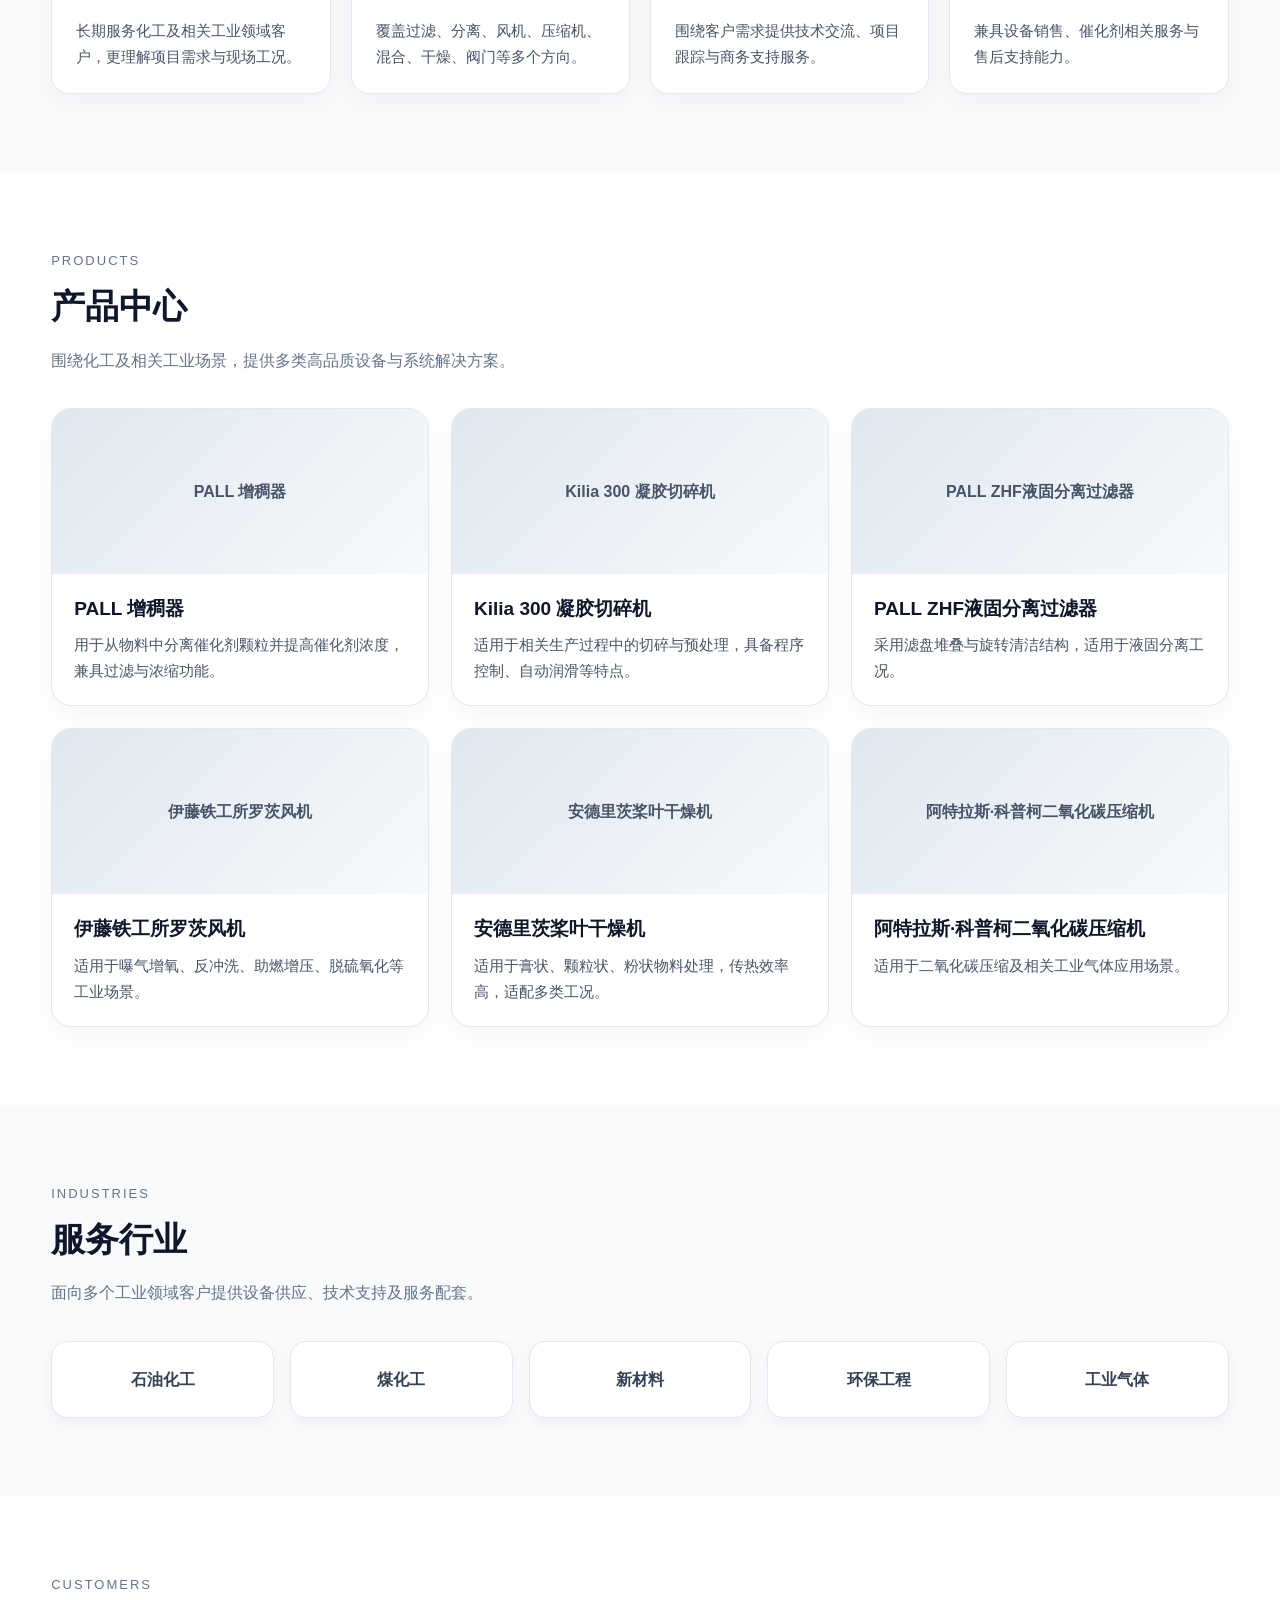
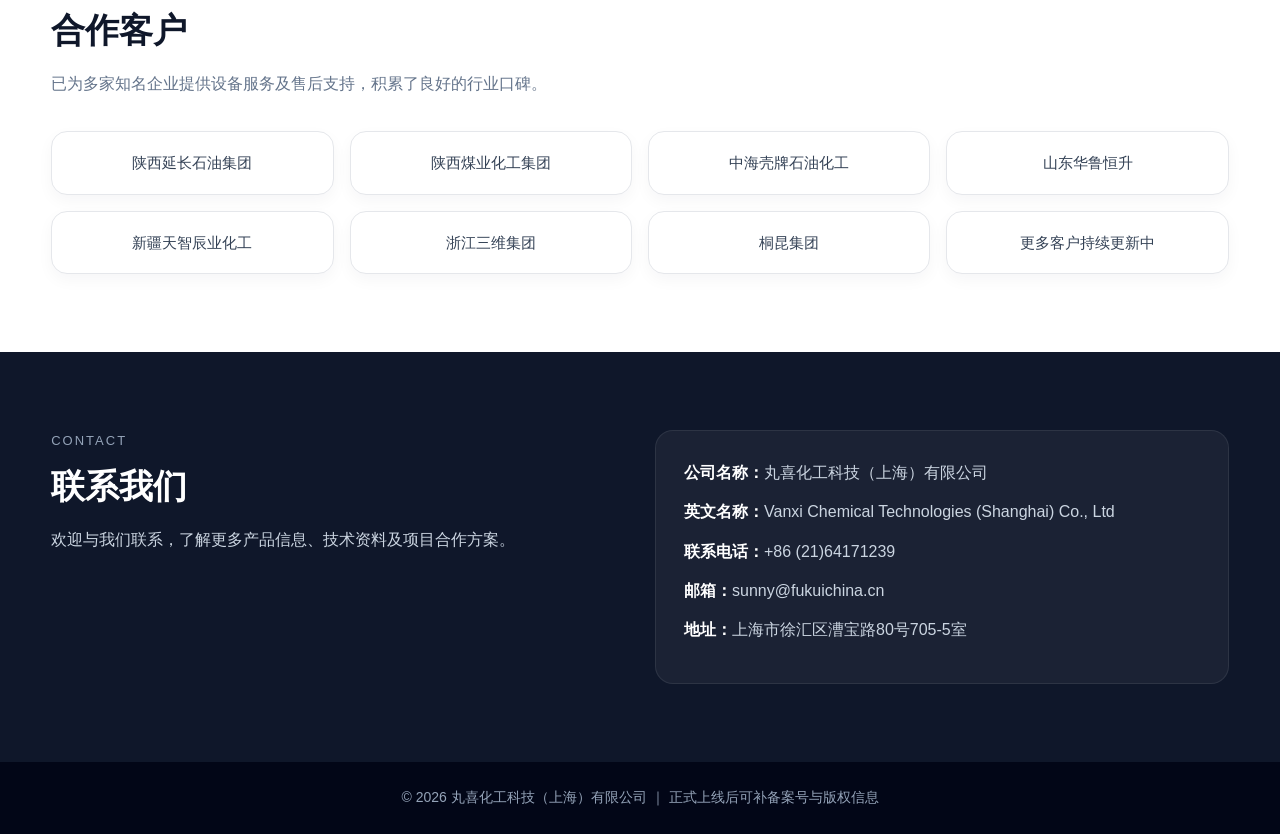
==== commit 451786c0: "Update index.html" ====
--- a/index.html
+++ b/index.html
@@ -546,9 +546,9 @@
 
       <div class="product-grid">
         <div class="product-card">
-          <div class="product-image">PALL BYD浓缩过滤器</div>
+          <div class="product-image">PALL 增稠器</div>
           <div class="product-content">
-            <h3>PALL BYD浓缩过滤器</h3>
+            <h3>PALL 增稠器</h3>
             <p>用于从物料中分离催化剂颗粒并提高催化剂浓度，兼具过滤与浓缩功能。</p>
           </div>
         </div>
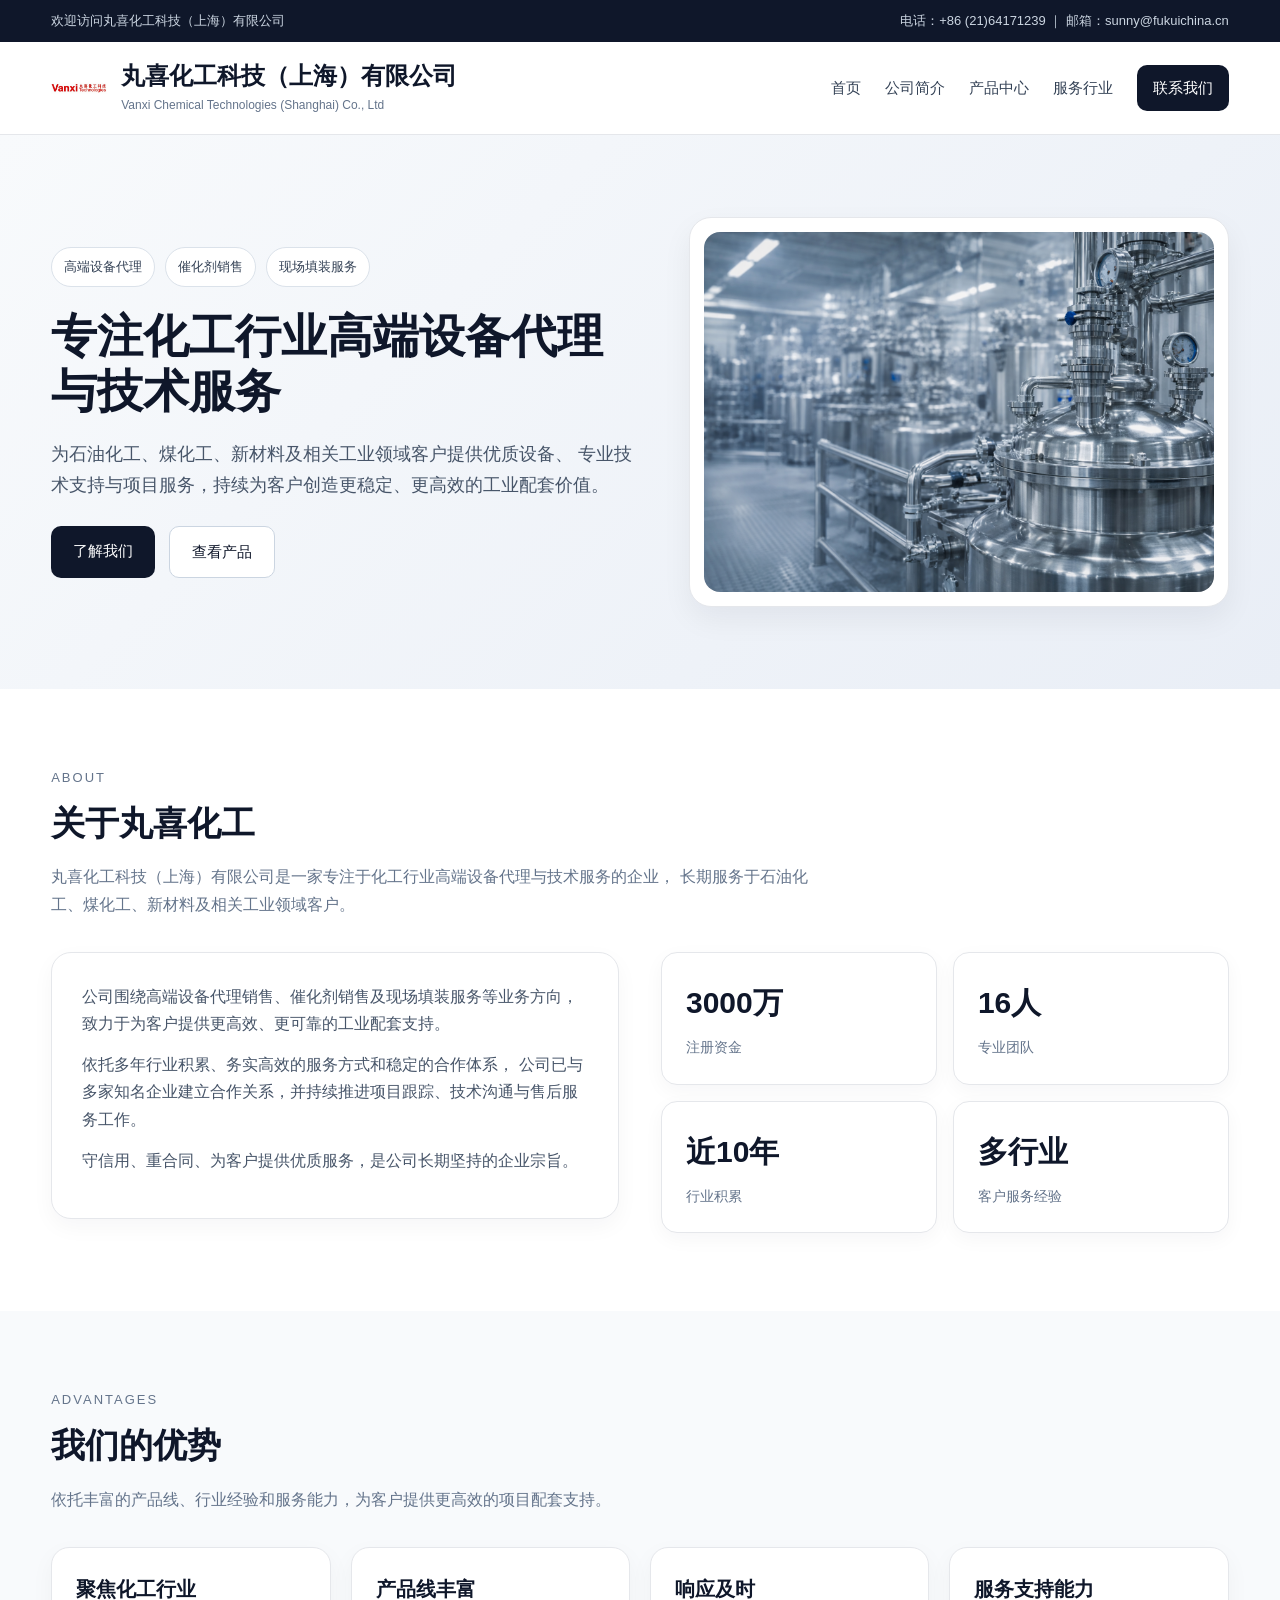
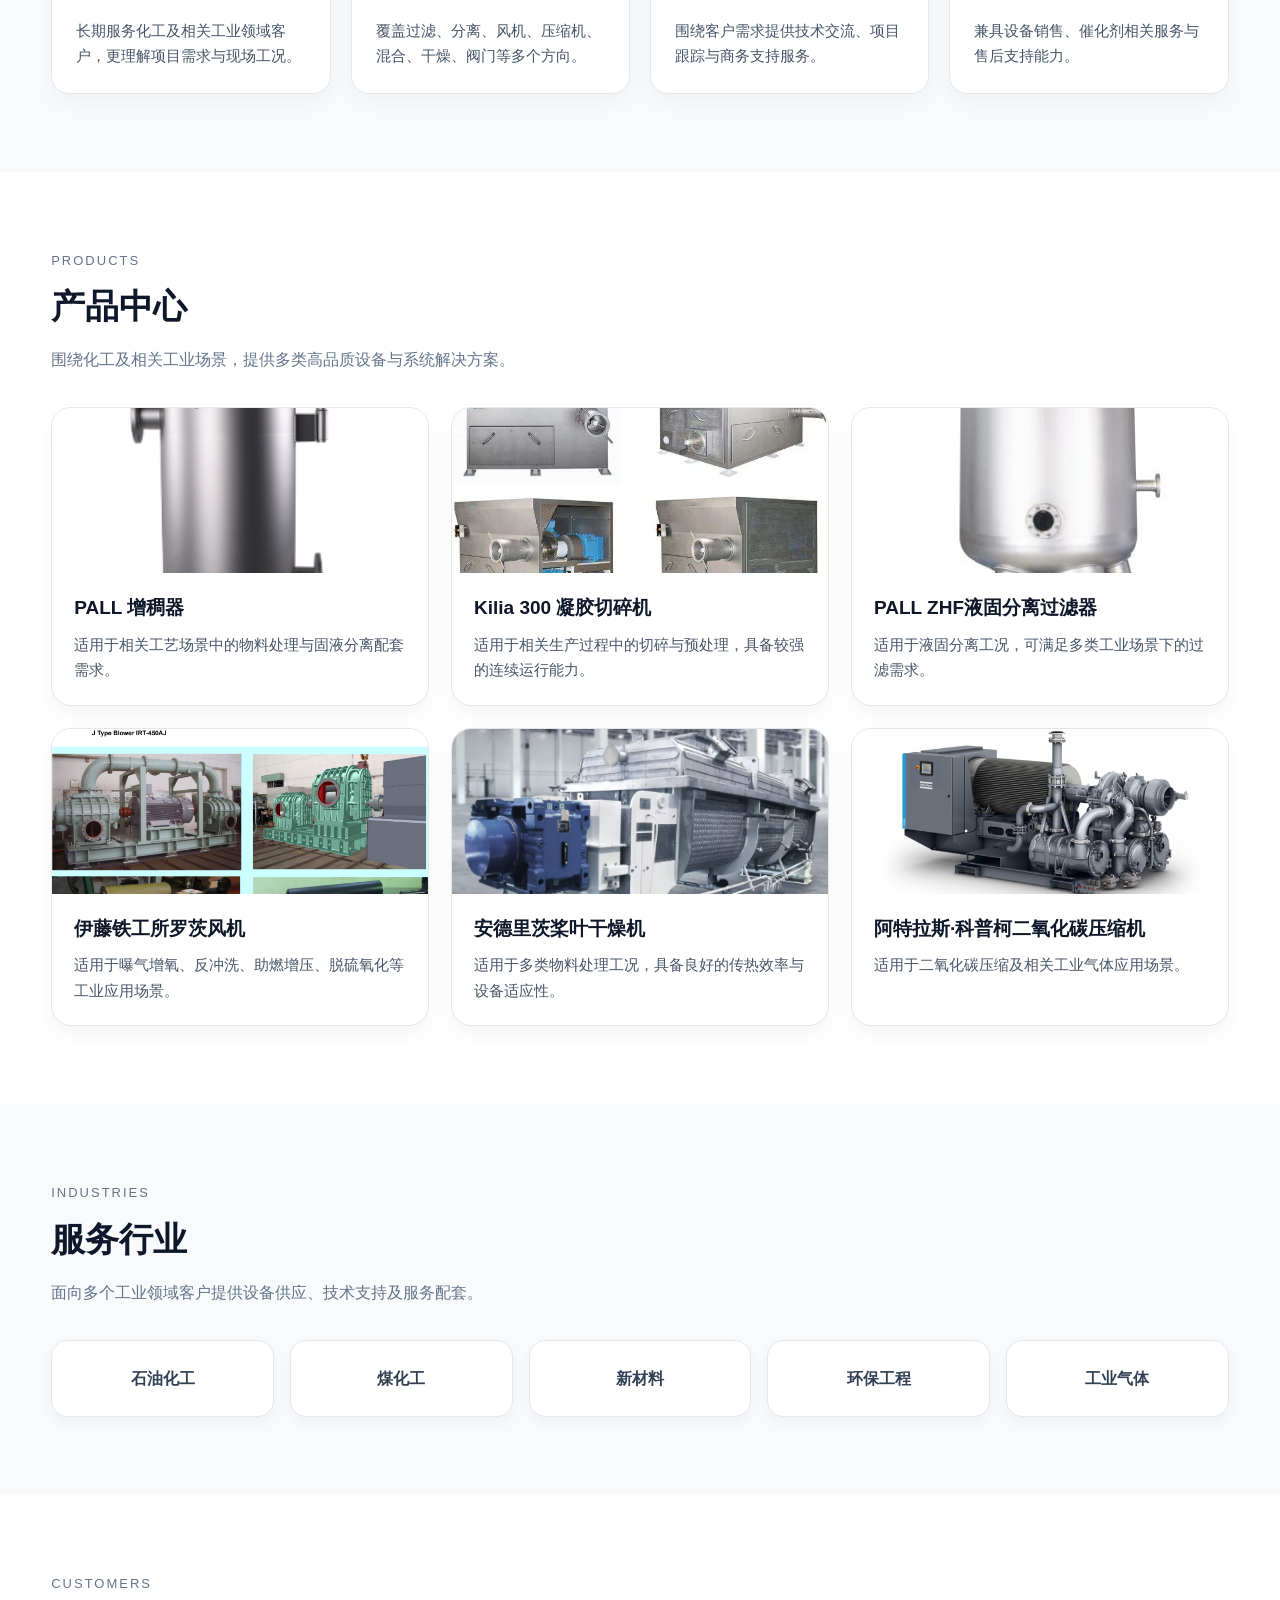
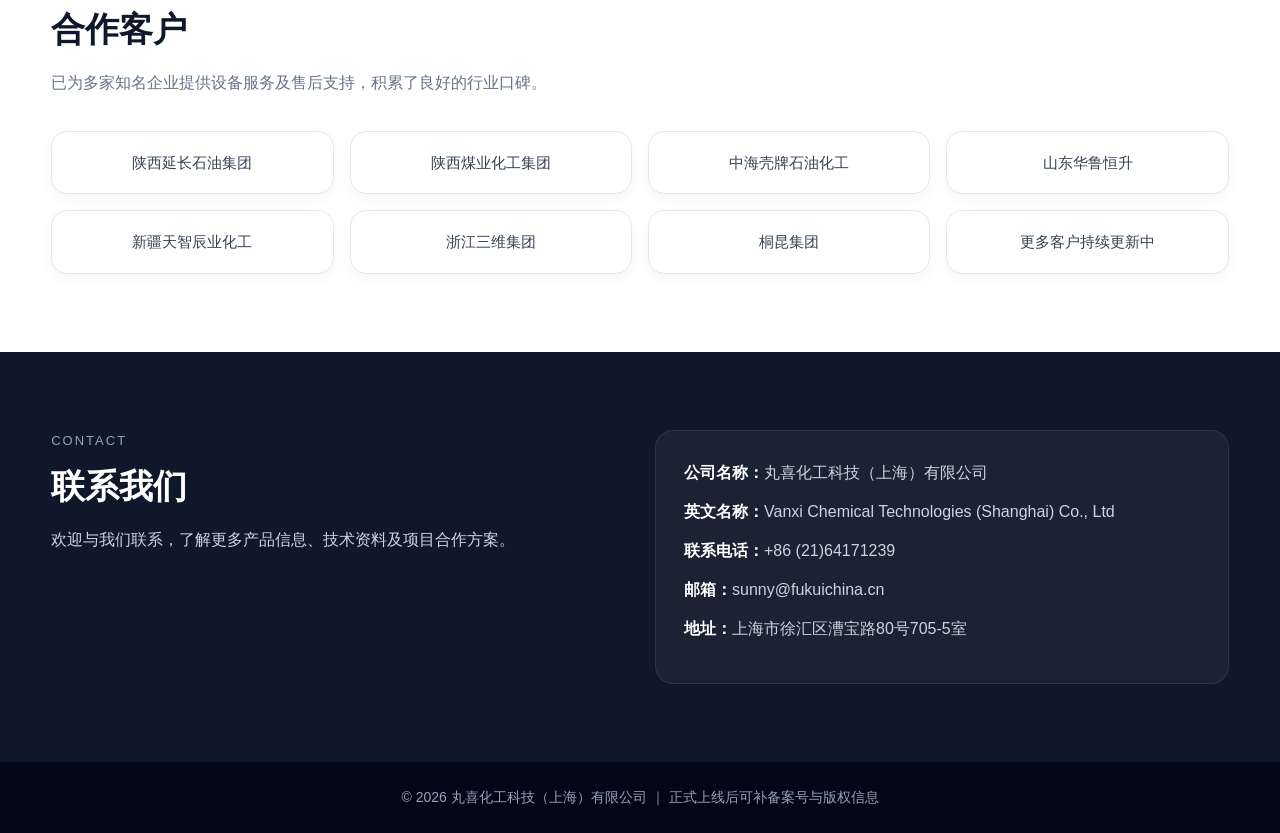
==== commit 062ce28f: "Update index.html" ====
--- a/index.html
+++ b/index.html
@@ -5,22 +5,47 @@
   <meta name="viewport" content="width=device-width, initial-scale=1.0" />
   <title>丸喜化工科技（上海）有限公司</title>
   <meta name="description" content="丸喜化工科技（上海）有限公司，专注化工行业高端设备代理与技术服务。" />
+
   <style>
-    * { box-sizing: border-box; margin: 0; padding: 0; }
+    * {
+      box-sizing: border-box;
+      margin: 0;
+      padding: 0;
+    }
+
+    html {
+      scroll-behavior: smooth;
+    }
+
     body {
       font-family: "Microsoft YaHei", "PingFang SC", Arial, sans-serif;
       line-height: 1.7;
       color: #1f2937;
       background: #ffffff;
     }
-    a { text-decoration: none; color: inherit; }
-    .container { width: 92%; max-width: 1200px; margin: 0 auto; }
+
+    a {
+      text-decoration: none;
+      color: inherit;
+    }
+
+    img {
+      max-width: 100%;
+      display: block;
+    }
+
+    .container {
+      width: 92%;
+      max-width: 1200px;
+      margin: 0 auto;
+    }
 
     .topbar {
       background: #0f172a;
       color: #cbd5e1;
       font-size: 13px;
     }
+
     .topbar .container {
       display: flex;
       justify-content: space-between;
@@ -33,10 +58,11 @@
       position: sticky;
       top: 0;
       z-index: 1000;
-      background: rgba(255,255,255,0.96);
+      background: rgba(255, 255, 255, 0.96);
       backdrop-filter: blur(8px);
       border-bottom: 1px solid #e5e7eb;
     }
+
     .nav {
       display: flex;
       justify-content: space-between;
@@ -44,16 +70,34 @@
       gap: 20px;
       padding: 18px 0;
     }
+
+    .logo-wrap {
+      display: flex;
+      align-items: center;
+      gap: 14px;
+    }
+
+    .logo-img {
+      width: 56px;
+      height: 56px;
+      object-fit: contain;
+      background: #fff;
+      border-radius: 10px;
+      flex-shrink: 0;
+    }
+
     .logo h1 {
       font-size: 24px;
       color: #0f172a;
       line-height: 1.3;
     }
+
     .logo p {
       font-size: 12px;
       color: #64748b;
       margin-top: 4px;
     }
+
     .menu {
       display: flex;
       gap: 24px;
@@ -62,11 +106,15 @@
       color: #334155;
       align-items: center;
     }
-    .menu a:hover { color: #0f172a; }
+
+    .menu a:hover {
+      color: #0f172a;
+    }
+
     .menu-btn {
       padding: 10px 16px;
       background: #0f172a;
-      color: #fff !important;
+      color: #ffffff !important;
       border-radius: 10px;
     }
 
@@ -74,95 +122,93 @@
       background: linear-gradient(135deg, #f8fafc 0%, #e9eef6 100%);
       padding: 82px 0;
     }
+
     .hero-wrap {
       display: grid;
-      grid-template-columns: 1.1fr 0.9fr;
+      grid-template-columns: 1.05fr 0.95fr;
       gap: 42px;
       align-items: center;
     }
+
+    .hero-tags {
+      display: flex;
+      gap: 10px;
+      flex-wrap: wrap;
+      margin-bottom: 22px;
+    }
+
+    .hero-tags span {
+      background: #ffffff;
+      border: 1px solid #dbe2ea;
+      color: #334155;
+      padding: 8px 12px;
+      border-radius: 999px;
+      font-size: 13px;
+    }
+
     .hero h2 {
       font-size: 46px;
       line-height: 1.2;
       color: #0f172a;
       margin-bottom: 20px;
     }
+
     .hero p {
       font-size: 18px;
       color: #475569;
       margin-bottom: 26px;
       max-width: 680px;
     }
-    .hero-tags {
-      display: flex;
-      gap: 10px;
-      flex-wrap: wrap;
-      margin-bottom: 24px;
-    }
-    .hero-tags span {
-      background: #ffffff;
-      border: 1px solid #dbe2ea;
-      color: #334155;
-      padding: 8px 12px;
-      border-radius: 999px;
-      font-size: 13px;
-    }
+
     .btn-group {
       display: flex;
       gap: 14px;
       flex-wrap: wrap;
     }
+
     .btn {
       display: inline-block;
       padding: 12px 22px;
       border-radius: 10px;
       font-size: 15px;
-      transition: .2s ease;
-    }
+      transition: 0.2s ease;
+    }
+
     .btn-primary {
       background: #0f172a;
       color: #ffffff;
     }
-    .btn-primary:hover { opacity: .9; }
+
+    .btn-primary:hover {
+      opacity: 0.9;
+    }
+
     .btn-secondary {
       border: 1px solid #cbd5e1;
       background: #ffffff;
       color: #0f172a;
     }
 
-    .hero-card {
+    .hero-image-box {
       background: #ffffff;
       border: 1px solid #e5e7eb;
       border-radius: 22px;
-      padding: 32px;
-      box-shadow: 0 12px 30px rgba(15,23,42,0.06);
-    }
-    .hero-panel {
-      background: linear-gradient(135deg, #e2e8f0 0%, #f8fafc 100%);
-      border-radius: 18px;
-      min-height: 320px;
-      padding: 28px;
-      display: flex;
-      flex-direction: column;
-      justify-content: space-between;
-      color: #334155;
-    }
-    .hero-panel-title {
-      font-size: 22px;
-      font-weight: 700;
-      color: #0f172a;
-      line-height: 1.5;
-    }
-    .hero-panel-list {
-      list-style: none;
-      margin-top: 16px;
-    }
-    .hero-panel-list li {
-      padding: 8px 0;
-      border-bottom: 1px dashed rgba(51,65,85,0.15);
-      font-size: 14px;
-    }
-
-    section { padding: 78px 0; }
+      padding: 14px;
+      box-shadow: 0 12px 30px rgba(15, 23, 42, 0.06);
+    }
+
+    .hero-image-box img {
+      width: 100%;
+      height: 360px;
+      object-fit: cover;
+      border-radius: 16px;
+      display: block;
+    }
+
+    section {
+      padding: 78px 0;
+    }
+
     .section-subtitle {
       font-size: 13px;
       color: #64748b;
@@ -170,12 +216,14 @@
       text-transform: uppercase;
       letter-spacing: 2px;
     }
+
     .section-title {
       font-size: 34px;
       color: #0f172a;
       margin-bottom: 18px;
       line-height: 1.3;
     }
+
     .section-desc {
       font-size: 16px;
       color: #64748b;
@@ -189,35 +237,41 @@
       gap: 42px;
       align-items: start;
     }
+
     .about-box {
       background: #ffffff;
       border: 1px solid #e5e7eb;
       border-radius: 20px;
       padding: 30px;
-      box-shadow: 0 8px 22px rgba(15,23,42,0.04);
-    }
+      box-shadow: 0 8px 22px rgba(15, 23, 42, 0.04);
+    }
+
     .about-text p {
       color: #475569;
       margin-bottom: 14px;
       font-size: 16px;
     }
+
     .stats {
       display: grid;
       grid-template-columns: 1fr 1fr;
       gap: 16px;
     }
+
     .stat-box {
       border: 1px solid #e5e7eb;
       border-radius: 16px;
       padding: 24px;
       background: #ffffff;
-      box-shadow: 0 6px 20px rgba(15,23,42,0.04);
-    }
+      box-shadow: 0 6px 20px rgba(15, 23, 42, 0.04);
+    }
+
     .stat-box h3 {
       font-size: 30px;
       color: #0f172a;
       margin-bottom: 8px;
     }
+
     .stat-box p {
       color: #64748b;
       font-size: 14px;
@@ -226,23 +280,27 @@
     .advantages {
       background: #f8fafc;
     }
+
     .card-grid {
       display: grid;
       grid-template-columns: repeat(4, 1fr);
       gap: 20px;
     }
+
     .card {
       background: #ffffff;
       border: 1px solid #e5e7eb;
       border-radius: 18px;
       padding: 24px;
-      box-shadow: 0 8px 24px rgba(15,23,42,0.04);
-    }
+      box-shadow: 0 8px 24px rgba(15, 23, 42, 0.04);
+    }
+
     .card h3 {
       font-size: 20px;
       margin-bottom: 12px;
       color: #0f172a;
     }
+
     .card p {
       color: #475569;
       font-size: 15px;
@@ -251,39 +309,39 @@
     .products {
       background: #ffffff;
     }
+
     .product-grid {
       display: grid;
       grid-template-columns: repeat(3, 1fr);
       gap: 22px;
     }
+
     .product-card {
       background: #ffffff;
       border: 1px solid #e5e7eb;
       border-radius: 20px;
       overflow: hidden;
-      box-shadow: 0 10px 24px rgba(15,23,42,0.04);
-    }
-    .product-image {
+      box-shadow: 0 10px 24px rgba(15, 23, 42, 0.04);
+    }
+
+    .product-image img {
+      width: 100%;
       height: 165px;
-      background: linear-gradient(135deg, #dfe7f0 0%, #f7fafc 100%);
-      display: flex;
-      align-items: center;
-      justify-content: center;
-      color: #475569;
-      font-size: 16px;
-      text-align: center;
-      padding: 20px;
-      font-weight: 600;
-    }
+      object-fit: cover;
+      display: block;
+    }
+
     .product-content {
       padding: 22px;
     }
+
     .product-content h3 {
       font-size: 19px;
       color: #0f172a;
       margin-bottom: 10px;
       line-height: 1.4;
     }
+
     .product-content p {
       color: #475569;
       font-size: 15px;
@@ -292,11 +350,13 @@
     .industries {
       background: #f8fafc;
     }
+
     .industry-grid {
       display: grid;
       grid-template-columns: repeat(5, 1fr);
       gap: 16px;
     }
+
     .industry-box {
       background: #ffffff;
       border: 1px solid #e5e7eb;
@@ -304,7 +364,7 @@
       text-align: center;
       padding: 24px 12px;
       color: #334155;
-      box-shadow: 0 6px 16px rgba(15,23,42,0.04);
+      box-shadow: 0 6px 16px rgba(15, 23, 42, 0.04);
       font-weight: 600;
     }
 
@@ -313,6 +373,7 @@
       grid-template-columns: repeat(4, 1fr);
       gap: 16px;
     }
+
     .customer-box {
       background: #ffffff;
       border: 1px solid #e5e7eb;
@@ -321,31 +382,35 @@
       padding: 18px 12px;
       color: #334155;
       font-size: 15px;
-      box-shadow: 0 6px 16px rgba(15,23,42,0.04);
+      box-shadow: 0 6px 16px rgba(15, 23, 42, 0.04);
     }
 
     .contact {
       background: #0f172a;
       color: #ffffff;
     }
+
     .contact-wrap {
       display: grid;
       grid-template-columns: 1fr 1fr;
       gap: 30px;
       align-items: start;
     }
+
     .contact p {
       color: #cbd5e1;
       margin-bottom: 12px;
     }
+
     .contact-box {
       background: rgba(255,255,255,0.05);
       border: 1px solid rgba(255,255,255,0.08);
       border-radius: 18px;
       padding: 28px;
     }
+
     .contact-box strong {
-      color: #fff;
+      color: #ffffff;
     }
 
     footer {
@@ -362,6 +427,7 @@
       .contact-wrap {
         grid-template-columns: 1fr;
       }
+
       .card-grid,
       .product-grid,
       .industry-grid,
@@ -375,9 +441,11 @@
         flex-direction: column;
         align-items: flex-start;
       }
+
       .menu {
         gap: 14px;
       }
+
       .card-grid,
       .product-grid,
       .industry-grid,
@@ -385,19 +453,31 @@
       .stats {
         grid-template-columns: 1fr;
       }
+
       .hero h2 {
         font-size: 32px;
       }
+
       .hero p {
         font-size: 16px;
       }
+
       .section-title {
         font-size: 28px;
       }
+
       .topbar .container {
         flex-direction: column;
         align-items: flex-start;
       }
+
+      .hero-image-box img {
+        height: 260px;
+      }
+
+      .logo h1 {
+        font-size: 20px;
+      }
     }
   </style>
 </head>
@@ -406,16 +486,22 @@
   <div class="topbar">
     <div class="container">
       <div>欢迎访问丸喜化工科技（上海）有限公司</div>
-      <div>电话：+86 (21)64171239　|　邮箱：sunny@fukuichina.cn</div>
+      <div>电话：+86 (21)64171239 ｜ 邮箱：sunny@fukuichina.cn</div>
     </div>
   </div>
 
   <header>
     <div class="container nav">
       <div class="logo">
-        <h1>丸喜化工科技（上海）有限公司</h1>
-        <p>Vanxi Chemical Technologies (Shanghai) Co., Ltd</p>
-      </div>
+        <div class="logo-wrap">
+          <img src="images/logo.png" alt="丸喜化工Logo" class="logo-img" />
+          <div>
+            <h1>丸喜化工科技（上海）有限公司</h1>
+            <p>Vanxi Chemical Technologies (Shanghai) Co., Ltd</p>
+          </div>
+        </div>
+      </div>
+
       <nav class="menu">
         <a href="#home">首页</a>
         <a href="#about">公司简介</a>
@@ -434,30 +520,22 @@
           <span>催化剂销售</span>
           <span>现场填装服务</span>
         </div>
+
         <h2>专注化工行业高端设备代理与技术服务</h2>
+
         <p>
           为石油化工、煤化工、新材料及相关工业领域客户提供优质设备、
           专业技术支持与项目服务，持续为客户创造更稳定、更高效的工业配套价值。
         </p>
+
         <div class="btn-group">
           <a class="btn btn-primary" href="#about">了解我们</a>
           <a class="btn btn-secondary" href="#products">查看产品</a>
         </div>
       </div>
 
-      <div class="hero-card">
-        <div class="hero-panel">
-          <div>
-            <div class="hero-panel-title">聚焦工业客户需求<br>提供设备供应与服务支持</div>
-            <ul class="hero-panel-list">
-              <li>近十年行业积累</li>
-              <li>覆盖多类高端工业设备</li>
-              <li>服务多家知名化工企业</li>
-              <li>支持技术沟通与售后配合</li>
-            </ul>
-          </div>
-          <div style="font-size:14px; color:#475569;">后续拿到正式图片后，这里可替换成公司形象图或产品图。</div>
-        </div>
+      <div class="hero-image-box">
+        <img src="images/hero.png" alt="丸喜化工首页主图" />
       </div>
     </div>
   </section>
@@ -467,19 +545,19 @@
       <div class="section-subtitle">ABOUT</div>
       <h2 class="section-title">关于丸喜化工</h2>
       <p class="section-desc">
-        丸喜化工科技（上海）有限公司是一家具有独立法人资格的现代化进出口企业，
-        长期专注于化工行业高端设备代理销售、催化剂销售及现场填装服务。
+        丸喜化工科技（上海）有限公司是一家专注于化工行业高端设备代理与技术服务的企业，
+        长期服务于石油化工、煤化工、新材料及相关工业领域客户。
       </p>
 
       <div class="about-grid">
         <div class="about-box about-text">
           <p>
-            公司在全体同仁近十年的持续努力下，已在国外尖端产品代理销售领域建立起良好的口碑及信誉，
-            并与多家国内外知名企业建立了合作关系。
+            公司围绕高端设备代理销售、催化剂销售及现场填装服务等业务方向，
+            致力于为客户提供更高效、更可靠的工业配套支持。
           </p>
           <p>
-            公司坚持高效透明的管理机制与灵活务实的运作方式，以用户高度满意为终极目标，
-            为客户提供设备供应、技术沟通、项目支持及售后服务。
+            依托多年行业积累、务实高效的服务方式和稳定的合作体系，
+            公司已与多家知名企业建立合作关系，并持续推进项目跟踪、技术沟通与售后服务工作。
           </p>
           <p>
             守信用、重合同、为客户提供优质服务，是公司长期坚持的企业宗旨。
@@ -515,6 +593,7 @@
       <p class="section-desc">
         依托丰富的产品线、行业经验和服务能力，为客户提供更高效的项目配套支持。
       </p>
+
       <div class="card-grid">
         <div class="card">
           <h3>聚焦化工行业</h3>
@@ -546,47 +625,59 @@
 
       <div class="product-grid">
         <div class="product-card">
-          <div class="product-image">PALL 增稠器</div>
+          <div class="product-image">
+            <img src="images/product1.png" alt="PALL 增稠器" />
+          </div>
           <div class="product-content">
             <h3>PALL 增稠器</h3>
-            <p>用于从物料中分离催化剂颗粒并提高催化剂浓度，兼具过滤与浓缩功能。</p>
+            <p>适用于相关工艺场景中的物料处理与固液分离配套需求。</p>
           </div>
         </div>
 
         <div class="product-card">
-          <div class="product-image">Kilia 300 凝胶切碎机</div>
+          <div class="product-image">
+            <img src="images/product2.png" alt="Kilia 300 凝胶切碎机" />
+          </div>
           <div class="product-content">
             <h3>Kilia 300 凝胶切碎机</h3>
-            <p>适用于相关生产过程中的切碎与预处理，具备程序控制、自动润滑等特点。</p>
+            <p>适用于相关生产过程中的切碎与预处理，具备较强的连续运行能力。</p>
           </div>
         </div>
 
         <div class="product-card">
-          <div class="product-image">PALL ZHF液固分离过滤器</div>
+          <div class="product-image">
+            <img src="images/product3.png" alt="PALL ZHF液固分离过滤器" />
+          </div>
           <div class="product-content">
             <h3>PALL ZHF液固分离过滤器</h3>
-            <p>采用滤盘堆叠与旋转清洁结构，适用于液固分离工况。</p>
+            <p>适用于液固分离工况，可满足多类工业场景下的过滤需求。</p>
           </div>
         </div>
 
         <div class="product-card">
-          <div class="product-image">伊藤铁工所罗茨风机</div>
+          <div class="product-image">
+            <img src="images/product4.png" alt="伊藤铁工所罗茨风机" />
+          </div>
           <div class="product-content">
             <h3>伊藤铁工所罗茨风机</h3>
-            <p>适用于曝气增氧、反冲洗、助燃增压、脱硫氧化等工业场景。</p>
+            <p>适用于曝气增氧、反冲洗、助燃增压、脱硫氧化等工业应用场景。</p>
           </div>
         </div>
 
         <div class="product-card">
-          <div class="product-image">安德里茨桨叶干燥机</div>
+          <div class="product-image">
+            <img src="images/product5.png" alt="安德里茨桨叶干燥机" />
+          </div>
           <div class="product-content">
             <h3>安德里茨桨叶干燥机</h3>
-            <p>适用于膏状、颗粒状、粉状物料处理，传热效率高，适配多类工况。</p>
+            <p>适用于多类物料处理工况，具备良好的传热效率与设备适应性。</p>
           </div>
         </div>
 
         <div class="product-card">
-          <div class="product-image">阿特拉斯·科普柯二氧化碳压缩机</div>
+          <div class="product-image">
+            <img src="images/product6.png" alt="阿特拉斯·科普柯二氧化碳压缩机" />
+          </div>
           <div class="product-content">
             <h3>阿特拉斯·科普柯二氧化碳压缩机</h3>
             <p>适用于二氧化碳压缩及相关工业气体应用场景。</p>
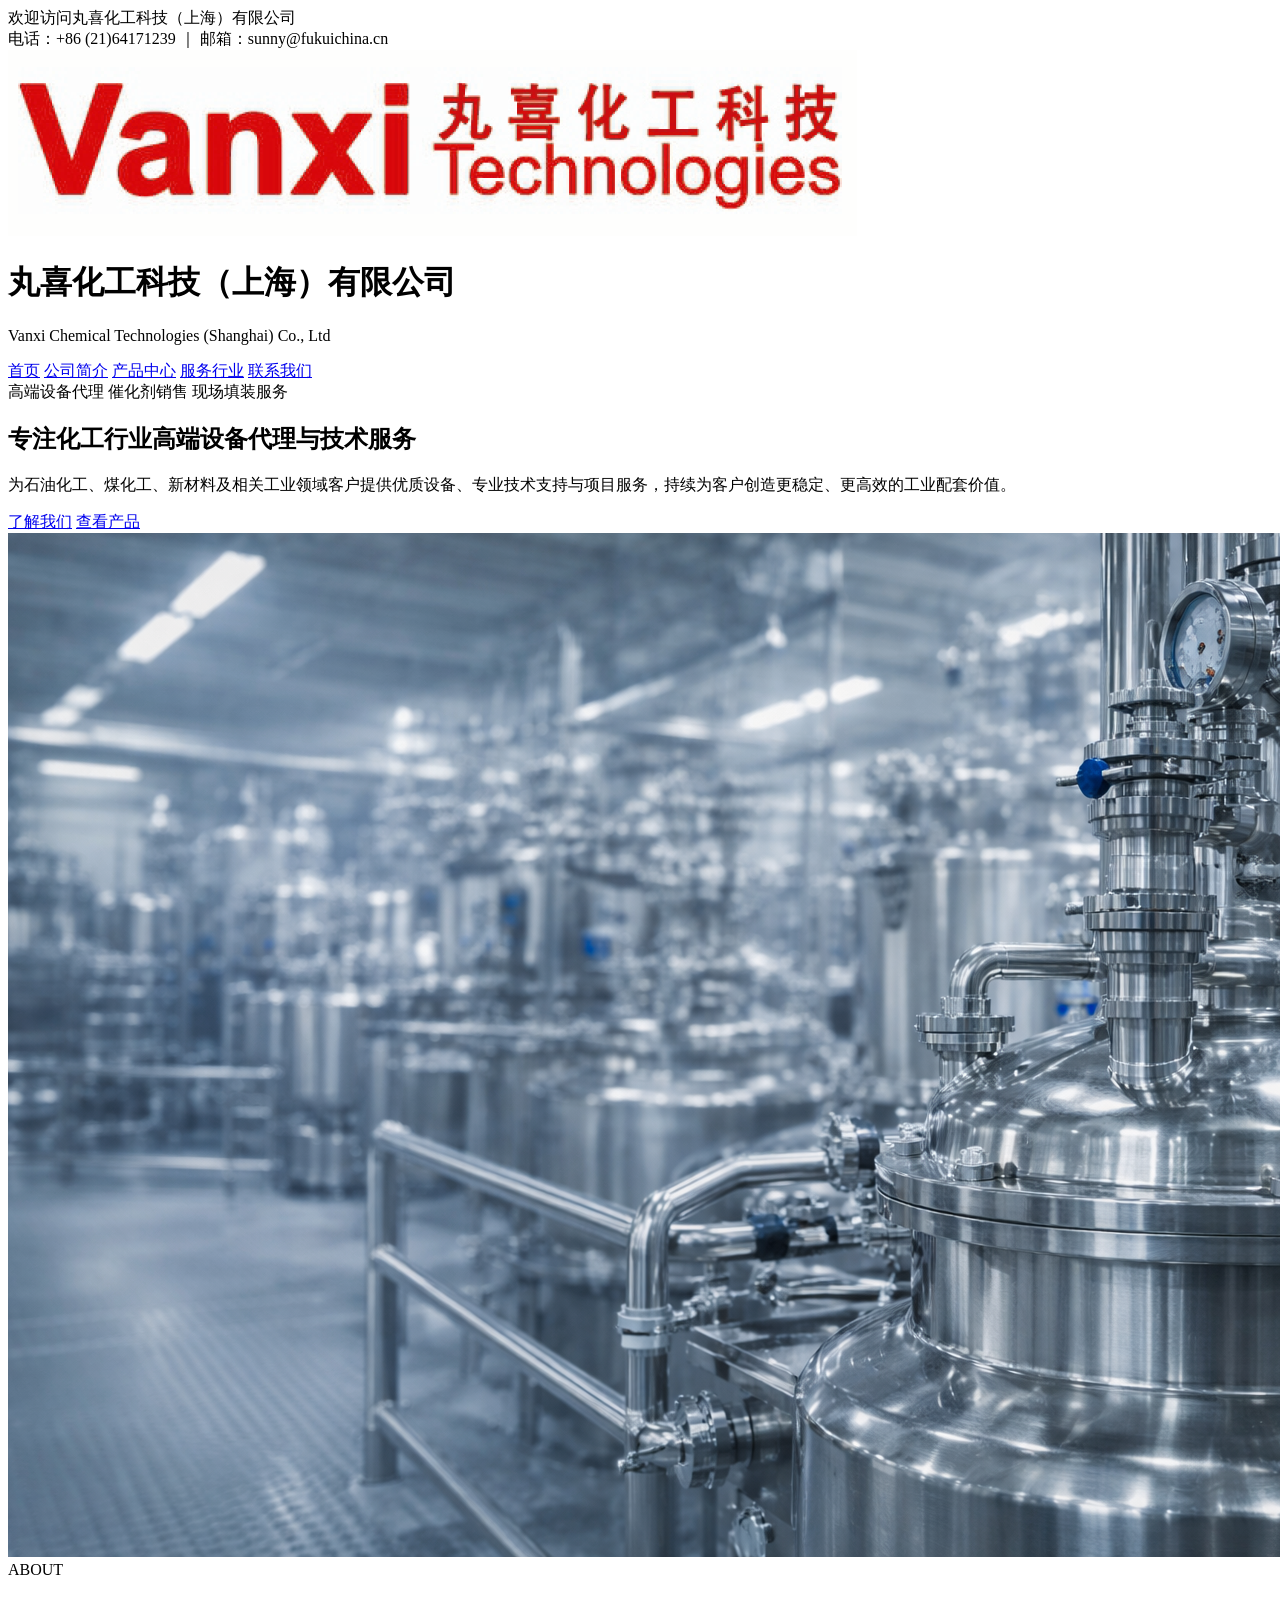
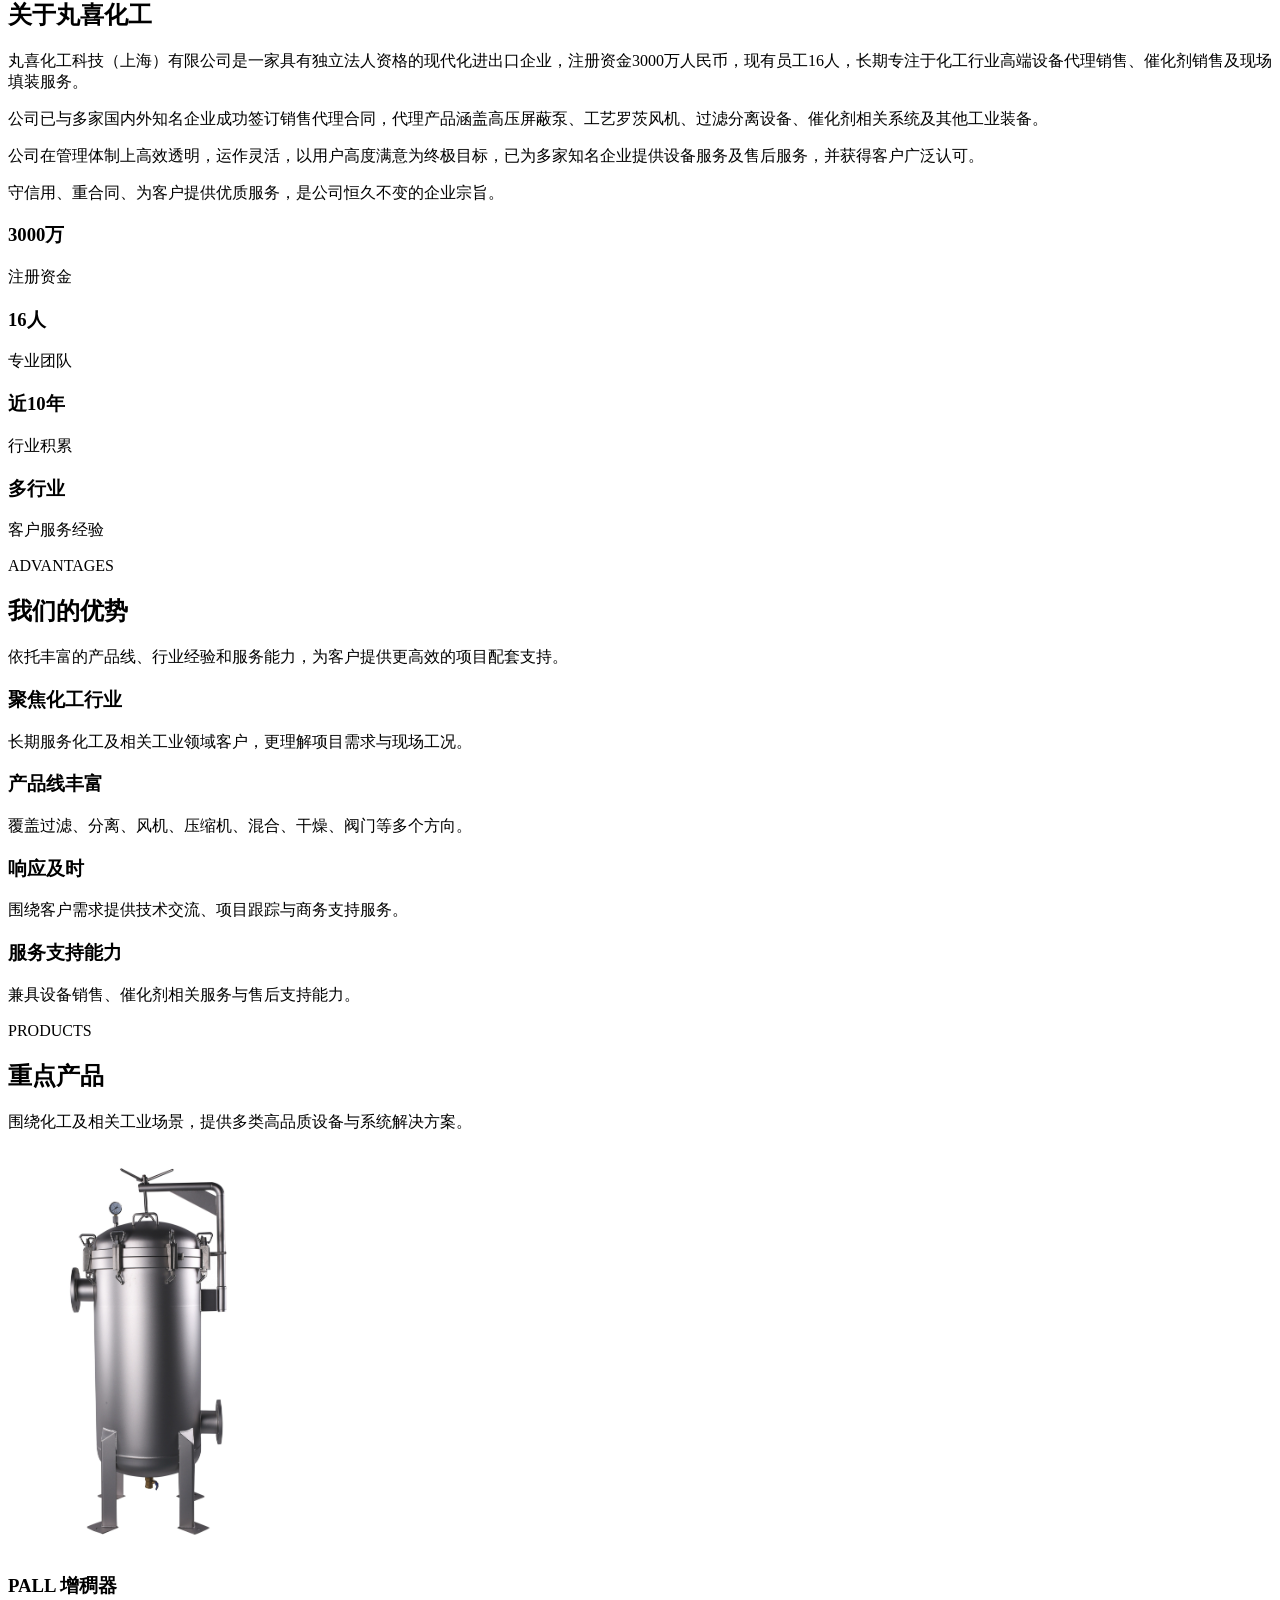
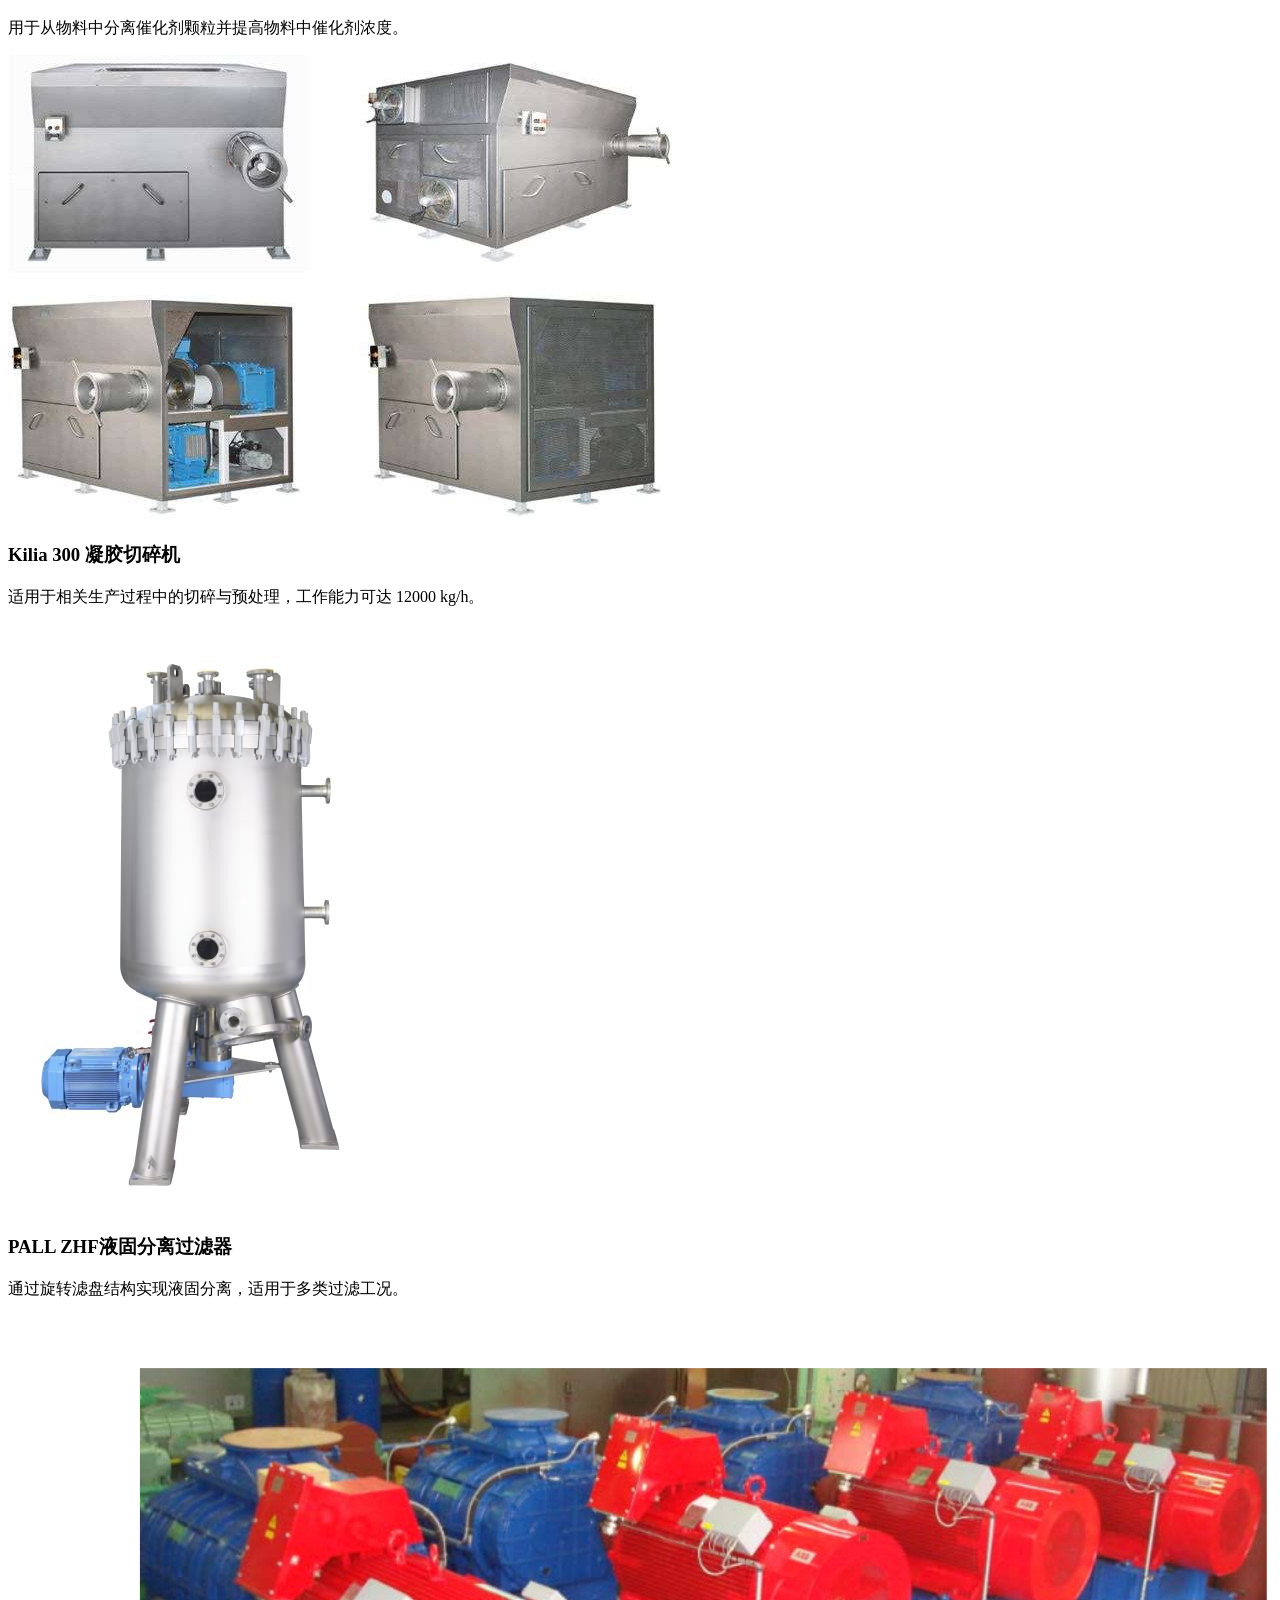
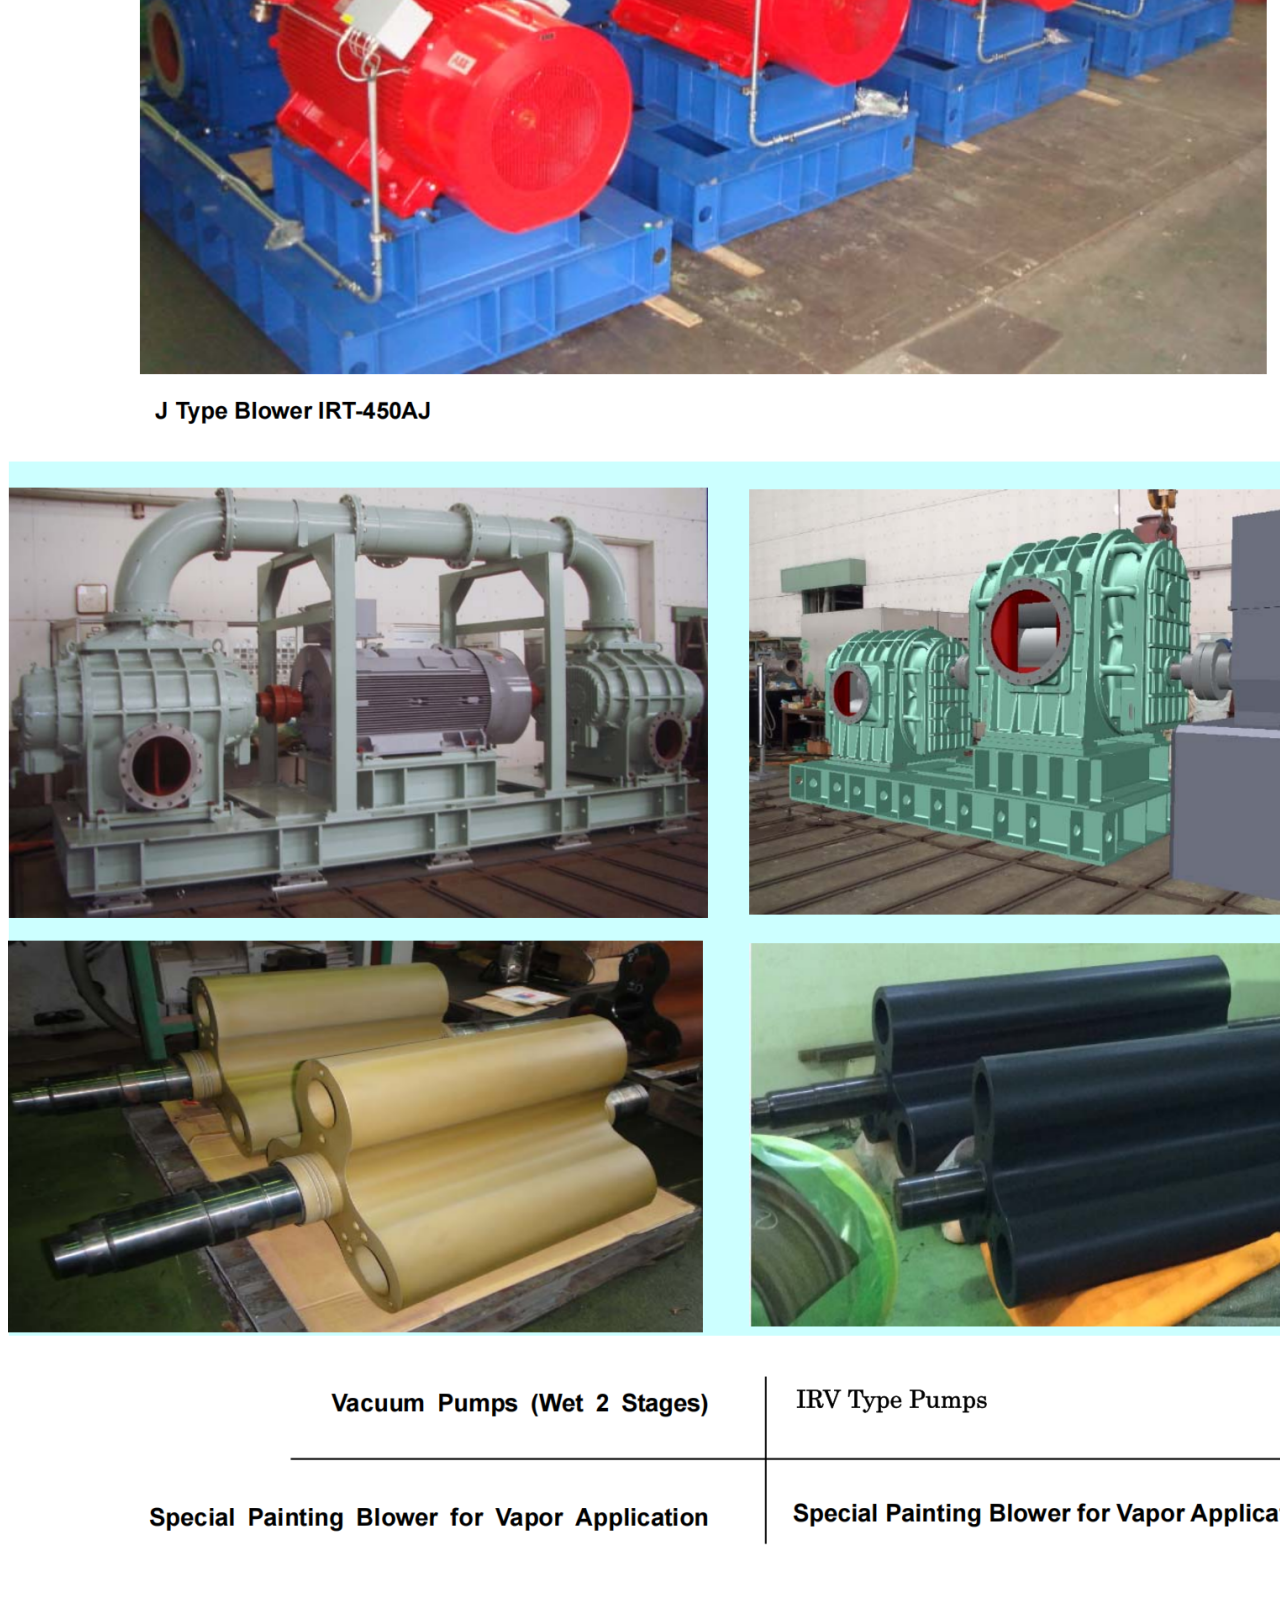
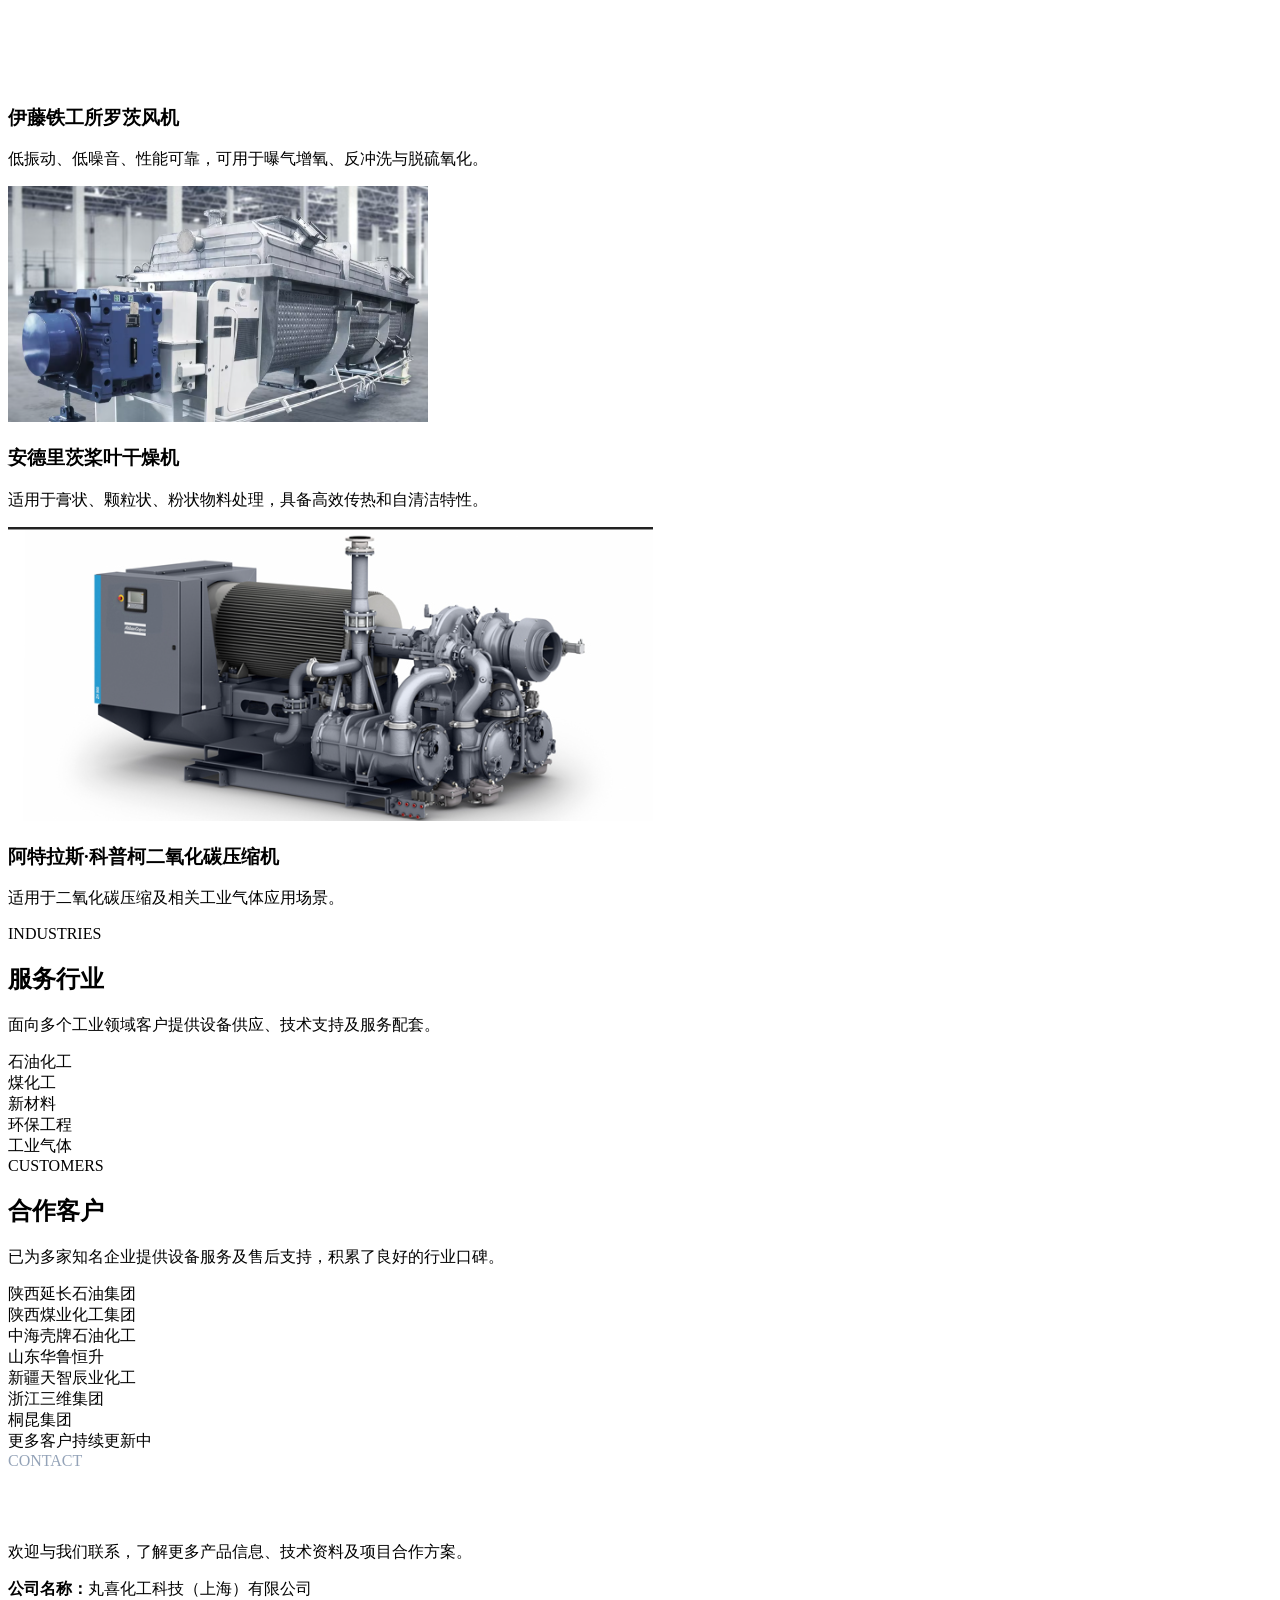
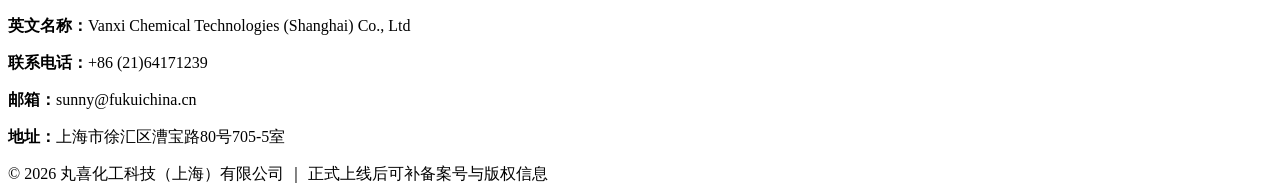
==== commit eb3175f0: "Add files via upload" ====
--- a/index.html
+++ b/index.html
@@ -5,484 +5,9 @@
   <meta name="viewport" content="width=device-width, initial-scale=1.0" />
   <title>丸喜化工科技（上海）有限公司</title>
   <meta name="description" content="丸喜化工科技（上海）有限公司，专注化工行业高端设备代理与技术服务。" />
-
-  <style>
-    * {
-      box-sizing: border-box;
-      margin: 0;
-      padding: 0;
-    }
-
-    html {
-      scroll-behavior: smooth;
-    }
-
-    body {
-      font-family: "Microsoft YaHei", "PingFang SC", Arial, sans-serif;
-      line-height: 1.7;
-      color: #1f2937;
-      background: #ffffff;
-    }
-
-    a {
-      text-decoration: none;
-      color: inherit;
-    }
-
-    img {
-      max-width: 100%;
-      display: block;
-    }
-
-    .container {
-      width: 92%;
-      max-width: 1200px;
-      margin: 0 auto;
-    }
-
-    .topbar {
-      background: #0f172a;
-      color: #cbd5e1;
-      font-size: 13px;
-    }
-
-    .topbar .container {
-      display: flex;
-      justify-content: space-between;
-      gap: 12px;
-      padding: 10px 0;
-      flex-wrap: wrap;
-    }
-
-    header {
-      position: sticky;
-      top: 0;
-      z-index: 1000;
-      background: rgba(255, 255, 255, 0.96);
-      backdrop-filter: blur(8px);
-      border-bottom: 1px solid #e5e7eb;
-    }
-
-    .nav {
-      display: flex;
-      justify-content: space-between;
-      align-items: center;
-      gap: 20px;
-      padding: 18px 0;
-    }
-
-    .logo-wrap {
-      display: flex;
-      align-items: center;
-      gap: 14px;
-    }
-
-    .logo-img {
-      width: 56px;
-      height: 56px;
-      object-fit: contain;
-      background: #fff;
-      border-radius: 10px;
-      flex-shrink: 0;
-    }
-
-    .logo h1 {
-      font-size: 24px;
-      color: #0f172a;
-      line-height: 1.3;
-    }
-
-    .logo p {
-      font-size: 12px;
-      color: #64748b;
-      margin-top: 4px;
-    }
-
-    .menu {
-      display: flex;
-      gap: 24px;
-      flex-wrap: wrap;
-      font-size: 15px;
-      color: #334155;
-      align-items: center;
-    }
-
-    .menu a:hover {
-      color: #0f172a;
-    }
-
-    .menu-btn {
-      padding: 10px 16px;
-      background: #0f172a;
-      color: #ffffff !important;
-      border-radius: 10px;
-    }
-
-    .hero {
-      background: linear-gradient(135deg, #f8fafc 0%, #e9eef6 100%);
-      padding: 82px 0;
-    }
-
-    .hero-wrap {
-      display: grid;
-      grid-template-columns: 1.05fr 0.95fr;
-      gap: 42px;
-      align-items: center;
-    }
-
-    .hero-tags {
-      display: flex;
-      gap: 10px;
-      flex-wrap: wrap;
-      margin-bottom: 22px;
-    }
-
-    .hero-tags span {
-      background: #ffffff;
-      border: 1px solid #dbe2ea;
-      color: #334155;
-      padding: 8px 12px;
-      border-radius: 999px;
-      font-size: 13px;
-    }
-
-    .hero h2 {
-      font-size: 46px;
-      line-height: 1.2;
-      color: #0f172a;
-      margin-bottom: 20px;
-    }
-
-    .hero p {
-      font-size: 18px;
-      color: #475569;
-      margin-bottom: 26px;
-      max-width: 680px;
-    }
-
-    .btn-group {
-      display: flex;
-      gap: 14px;
-      flex-wrap: wrap;
-    }
-
-    .btn {
-      display: inline-block;
-      padding: 12px 22px;
-      border-radius: 10px;
-      font-size: 15px;
-      transition: 0.2s ease;
-    }
-
-    .btn-primary {
-      background: #0f172a;
-      color: #ffffff;
-    }
-
-    .btn-primary:hover {
-      opacity: 0.9;
-    }
-
-    .btn-secondary {
-      border: 1px solid #cbd5e1;
-      background: #ffffff;
-      color: #0f172a;
-    }
-
-    .hero-image-box {
-      background: #ffffff;
-      border: 1px solid #e5e7eb;
-      border-radius: 22px;
-      padding: 14px;
-      box-shadow: 0 12px 30px rgba(15, 23, 42, 0.06);
-    }
-
-    .hero-image-box img {
-      width: 100%;
-      height: 360px;
-      object-fit: cover;
-      border-radius: 16px;
-      display: block;
-    }
-
-    section {
-      padding: 78px 0;
-    }
-
-    .section-subtitle {
-      font-size: 13px;
-      color: #64748b;
-      margin-bottom: 12px;
-      text-transform: uppercase;
-      letter-spacing: 2px;
-    }
-
-    .section-title {
-      font-size: 34px;
-      color: #0f172a;
-      margin-bottom: 18px;
-      line-height: 1.3;
-    }
-
-    .section-desc {
-      font-size: 16px;
-      color: #64748b;
-      max-width: 760px;
-      margin-bottom: 34px;
-    }
-
-    .about-grid {
-      display: grid;
-      grid-template-columns: 1fr 1fr;
-      gap: 42px;
-      align-items: start;
-    }
-
-    .about-box {
-      background: #ffffff;
-      border: 1px solid #e5e7eb;
-      border-radius: 20px;
-      padding: 30px;
-      box-shadow: 0 8px 22px rgba(15, 23, 42, 0.04);
-    }
-
-    .about-text p {
-      color: #475569;
-      margin-bottom: 14px;
-      font-size: 16px;
-    }
-
-    .stats {
-      display: grid;
-      grid-template-columns: 1fr 1fr;
-      gap: 16px;
-    }
-
-    .stat-box {
-      border: 1px solid #e5e7eb;
-      border-radius: 16px;
-      padding: 24px;
-      background: #ffffff;
-      box-shadow: 0 6px 20px rgba(15, 23, 42, 0.04);
-    }
-
-    .stat-box h3 {
-      font-size: 30px;
-      color: #0f172a;
-      margin-bottom: 8px;
-    }
-
-    .stat-box p {
-      color: #64748b;
-      font-size: 14px;
-    }
-
-    .advantages {
-      background: #f8fafc;
-    }
-
-    .card-grid {
-      display: grid;
-      grid-template-columns: repeat(4, 1fr);
-      gap: 20px;
-    }
-
-    .card {
-      background: #ffffff;
-      border: 1px solid #e5e7eb;
-      border-radius: 18px;
-      padding: 24px;
-      box-shadow: 0 8px 24px rgba(15, 23, 42, 0.04);
-    }
-
-    .card h3 {
-      font-size: 20px;
-      margin-bottom: 12px;
-      color: #0f172a;
-    }
-
-    .card p {
-      color: #475569;
-      font-size: 15px;
-    }
-
-    .products {
-      background: #ffffff;
-    }
-
-    .product-grid {
-      display: grid;
-      grid-template-columns: repeat(3, 1fr);
-      gap: 22px;
-    }
-
-    .product-card {
-      background: #ffffff;
-      border: 1px solid #e5e7eb;
-      border-radius: 20px;
-      overflow: hidden;
-      box-shadow: 0 10px 24px rgba(15, 23, 42, 0.04);
-    }
-
-    .product-image img {
-      width: 100%;
-      height: 165px;
-      object-fit: cover;
-      display: block;
-    }
-
-    .product-content {
-      padding: 22px;
-    }
-
-    .product-content h3 {
-      font-size: 19px;
-      color: #0f172a;
-      margin-bottom: 10px;
-      line-height: 1.4;
-    }
-
-    .product-content p {
-      color: #475569;
-      font-size: 15px;
-    }
-
-    .industries {
-      background: #f8fafc;
-    }
-
-    .industry-grid {
-      display: grid;
-      grid-template-columns: repeat(5, 1fr);
-      gap: 16px;
-    }
-
-    .industry-box {
-      background: #ffffff;
-      border: 1px solid #e5e7eb;
-      border-radius: 16px;
-      text-align: center;
-      padding: 24px 12px;
-      color: #334155;
-      box-shadow: 0 6px 16px rgba(15, 23, 42, 0.04);
-      font-weight: 600;
-    }
-
-    .customers-grid {
-      display: grid;
-      grid-template-columns: repeat(4, 1fr);
-      gap: 16px;
-    }
-
-    .customer-box {
-      background: #ffffff;
-      border: 1px solid #e5e7eb;
-      border-radius: 16px;
-      text-align: center;
-      padding: 18px 12px;
-      color: #334155;
-      font-size: 15px;
-      box-shadow: 0 6px 16px rgba(15, 23, 42, 0.04);
-    }
-
-    .contact {
-      background: #0f172a;
-      color: #ffffff;
-    }
-
-    .contact-wrap {
-      display: grid;
-      grid-template-columns: 1fr 1fr;
-      gap: 30px;
-      align-items: start;
-    }
-
-    .contact p {
-      color: #cbd5e1;
-      margin-bottom: 12px;
-    }
-
-    .contact-box {
-      background: rgba(255,255,255,0.05);
-      border: 1px solid rgba(255,255,255,0.08);
-      border-radius: 18px;
-      padding: 28px;
-    }
-
-    .contact-box strong {
-      color: #ffffff;
-    }
-
-    footer {
-      background: #020617;
-      color: #94a3b8;
-      padding: 24px 0;
-      font-size: 14px;
-      text-align: center;
-    }
-
-    @media (max-width: 992px) {
-      .hero-wrap,
-      .about-grid,
-      .contact-wrap {
-        grid-template-columns: 1fr;
-      }
-
-      .card-grid,
-      .product-grid,
-      .industry-grid,
-      .customers-grid {
-        grid-template-columns: 1fr 1fr;
-      }
-    }
-
-    @media (max-width: 768px) {
-      .nav {
-        flex-direction: column;
-        align-items: flex-start;
-      }
-
-      .menu {
-        gap: 14px;
-      }
-
-      .card-grid,
-      .product-grid,
-      .industry-grid,
-      .customers-grid,
-      .stats {
-        grid-template-columns: 1fr;
-      }
-
-      .hero h2 {
-        font-size: 32px;
-      }
-
-      .hero p {
-        font-size: 16px;
-      }
-
-      .section-title {
-        font-size: 28px;
-      }
-
-      .topbar .container {
-        flex-direction: column;
-        align-items: flex-start;
-      }
-
-      .hero-image-box img {
-        height: 260px;
-      }
-
-      .logo h1 {
-        font-size: 20px;
-      }
-    }
-  </style>
+  <link rel="stylesheet" href="assets/style.css" />
 </head>
 <body>
-
   <div class="topbar">
     <div class="container">
       <div>欢迎访问丸喜化工科技（上海）有限公司</div>
@@ -501,13 +26,12 @@
           </div>
         </div>
       </div>
-
       <nav class="menu">
-        <a href="#home">首页</a>
-        <a href="#about">公司简介</a>
-        <a href="#products">产品中心</a>
-        <a href="#industries">服务行业</a>
-        <a href="#contact" class="menu-btn">联系我们</a>
+        <a href="index.html" data-page="index.html">首页</a>
+        <a href="about.html" data-page="about.html">公司简介</a>
+        <a href="products.html" data-page="products.html">产品中心</a>
+        <a href="industries.html" data-page="industries.html">服务行业</a>
+        <a href="contact.html" data-page="contact.html" class="menu-btn">联系我们</a>
       </nav>
     </div>
   </header>
@@ -520,20 +44,13 @@
           <span>催化剂销售</span>
           <span>现场填装服务</span>
         </div>
-
         <h2>专注化工行业高端设备代理与技术服务</h2>
-
-        <p>
-          为石油化工、煤化工、新材料及相关工业领域客户提供优质设备、
-          专业技术支持与项目服务，持续为客户创造更稳定、更高效的工业配套价值。
-        </p>
-
+        <p>为石油化工、煤化工、新材料及相关工业领域客户提供优质设备、专业技术支持与项目服务，持续为客户创造更稳定、更高效的工业配套价值。</p>
         <div class="btn-group">
-          <a class="btn btn-primary" href="#about">了解我们</a>
-          <a class="btn btn-secondary" href="#products">查看产品</a>
+          <a class="btn btn-primary" href="about.html">了解我们</a>
+          <a class="btn btn-secondary" href="products.html">查看产品</a>
         </div>
       </div>
-
       <div class="hero-image-box">
         <img src="images/hero.png" alt="丸喜化工首页主图" />
       </div>
@@ -544,43 +61,18 @@
     <div class="container">
       <div class="section-subtitle">ABOUT</div>
       <h2 class="section-title">关于丸喜化工</h2>
-      <p class="section-desc">
-        丸喜化工科技（上海）有限公司是一家专注于化工行业高端设备代理与技术服务的企业，
-        长期服务于石油化工、煤化工、新材料及相关工业领域客户。
-      </p>
-
+      <p class="section-desc">丸喜化工科技（上海）有限公司是一家具有独立法人资格的现代化进出口企业，注册资金3000万人民币，现有员工16人，长期专注于化工行业高端设备代理销售、催化剂销售及现场填装服务。</p>
       <div class="about-grid">
         <div class="about-box about-text">
-          <p>
-            公司围绕高端设备代理销售、催化剂销售及现场填装服务等业务方向，
-            致力于为客户提供更高效、更可靠的工业配套支持。
-          </p>
-          <p>
-            依托多年行业积累、务实高效的服务方式和稳定的合作体系，
-            公司已与多家知名企业建立合作关系，并持续推进项目跟踪、技术沟通与售后服务工作。
-          </p>
-          <p>
-            守信用、重合同、为客户提供优质服务，是公司长期坚持的企业宗旨。
-          </p>
+          <p>公司已与多家国内外知名企业成功签订销售代理合同，代理产品涵盖高压屏蔽泵、工艺罗茨风机、过滤分离设备、催化剂相关系统及其他工业装备。</p>
+          <p>公司在管理体制上高效透明，运作灵活，以用户高度满意为终极目标，已为多家知名企业提供设备服务及售后服务，并获得客户广泛认可。</p>
+          <p>守信用、重合同、为客户提供优质服务，是公司恒久不变的企业宗旨。</p>
         </div>
-
         <div class="stats">
-          <div class="stat-box">
-            <h3>3000万</h3>
-            <p>注册资金</p>
-          </div>
-          <div class="stat-box">
-            <h3>16人</h3>
-            <p>专业团队</p>
-          </div>
-          <div class="stat-box">
-            <h3>近10年</h3>
-            <p>行业积累</p>
-          </div>
-          <div class="stat-box">
-            <h3>多行业</h3>
-            <p>客户服务经验</p>
-          </div>
+          <div class="stat-box"><h3>3000万</h3><p>注册资金</p></div>
+          <div class="stat-box"><h3>16人</h3><p>专业团队</p></div>
+          <div class="stat-box"><h3>近10年</h3><p>行业积累</p></div>
+          <div class="stat-box"><h3>多行业</h3><p>客户服务经验</p></div>
         </div>
       </div>
     </div>
@@ -590,27 +82,12 @@
     <div class="container">
       <div class="section-subtitle">ADVANTAGES</div>
       <h2 class="section-title">我们的优势</h2>
-      <p class="section-desc">
-        依托丰富的产品线、行业经验和服务能力，为客户提供更高效的项目配套支持。
-      </p>
-
+      <p class="section-desc">依托丰富的产品线、行业经验和服务能力，为客户提供更高效的项目配套支持。</p>
       <div class="card-grid">
-        <div class="card">
-          <h3>聚焦化工行业</h3>
-          <p>长期服务化工及相关工业领域客户，更理解项目需求与现场工况。</p>
-        </div>
-        <div class="card">
-          <h3>产品线丰富</h3>
-          <p>覆盖过滤、分离、风机、压缩机、混合、干燥、阀门等多个方向。</p>
-        </div>
-        <div class="card">
-          <h3>响应及时</h3>
-          <p>围绕客户需求提供技术交流、项目跟踪与商务支持服务。</p>
-        </div>
-        <div class="card">
-          <h3>服务支持能力</h3>
-          <p>兼具设备销售、催化剂相关服务与售后支持能力。</p>
-        </div>
+        <div class="card"><h3>聚焦化工行业</h3><p>长期服务化工及相关工业领域客户，更理解项目需求与现场工况。</p></div>
+        <div class="card"><h3>产品线丰富</h3><p>覆盖过滤、分离、风机、压缩机、混合、干燥、阀门等多个方向。</p></div>
+        <div class="card"><h3>响应及时</h3><p>围绕客户需求提供技术交流、项目跟踪与商务支持服务。</p></div>
+        <div class="card"><h3>服务支持能力</h3><p>兼具设备销售、催化剂相关服务与售后支持能力。</p></div>
       </div>
     </div>
   </section>
@@ -618,71 +95,15 @@
   <section class="products" id="products">
     <div class="container">
       <div class="section-subtitle">PRODUCTS</div>
-      <h2 class="section-title">产品中心</h2>
-      <p class="section-desc">
-        围绕化工及相关工业场景，提供多类高品质设备与系统解决方案。
-      </p>
-
+      <h2 class="section-title">重点产品</h2>
+      <p class="section-desc">围绕化工及相关工业场景，提供多类高品质设备与系统解决方案。</p>
       <div class="product-grid">
-        <div class="product-card">
-          <div class="product-image">
-            <img src="images/product1.png" alt="PALL 增稠器" />
-          </div>
-          <div class="product-content">
-            <h3>PALL 增稠器</h3>
-            <p>适用于相关工艺场景中的物料处理与固液分离配套需求。</p>
-          </div>
-        </div>
-
-        <div class="product-card">
-          <div class="product-image">
-            <img src="images/product2.png" alt="Kilia 300 凝胶切碎机" />
-          </div>
-          <div class="product-content">
-            <h3>Kilia 300 凝胶切碎机</h3>
-            <p>适用于相关生产过程中的切碎与预处理，具备较强的连续运行能力。</p>
-          </div>
-        </div>
-
-        <div class="product-card">
-          <div class="product-image">
-            <img src="images/product3.png" alt="PALL ZHF液固分离过滤器" />
-          </div>
-          <div class="product-content">
-            <h3>PALL ZHF液固分离过滤器</h3>
-            <p>适用于液固分离工况，可满足多类工业场景下的过滤需求。</p>
-          </div>
-        </div>
-
-        <div class="product-card">
-          <div class="product-image">
-            <img src="images/product4.png" alt="伊藤铁工所罗茨风机" />
-          </div>
-          <div class="product-content">
-            <h3>伊藤铁工所罗茨风机</h3>
-            <p>适用于曝气增氧、反冲洗、助燃增压、脱硫氧化等工业应用场景。</p>
-          </div>
-        </div>
-
-        <div class="product-card">
-          <div class="product-image">
-            <img src="images/product5.png" alt="安德里茨桨叶干燥机" />
-          </div>
-          <div class="product-content">
-            <h3>安德里茨桨叶干燥机</h3>
-            <p>适用于多类物料处理工况，具备良好的传热效率与设备适应性。</p>
-          </div>
-        </div>
-
-        <div class="product-card">
-          <div class="product-image">
-            <img src="images/product6.png" alt="阿特拉斯·科普柯二氧化碳压缩机" />
-          </div>
-          <div class="product-content">
-            <h3>阿特拉斯·科普柯二氧化碳压缩机</h3>
-            <p>适用于二氧化碳压缩及相关工业气体应用场景。</p>
-          </div>
-        </div>
+        <div class="product-card"><div class="product-image"><img src="images/product1.png" alt="PALL 增稠器" /></div><div class="product-content"><h3>PALL 增稠器</h3><p>用于从物料中分离催化剂颗粒并提高物料中催化剂浓度。</p></div></div>
+        <div class="product-card"><div class="product-image"><img src="images/product2.png" alt="Kilia 300 凝胶切碎机" /></div><div class="product-content"><h3>Kilia 300 凝胶切碎机</h3><p>适用于相关生产过程中的切碎与预处理，工作能力可达 12000 kg/h。</p></div></div>
+        <div class="product-card"><div class="product-image"><img src="images/product3.png" alt="PALL ZHF液固分离过滤器" /></div><div class="product-content"><h3>PALL ZHF液固分离过滤器</h3><p>通过旋转滤盘结构实现液固分离，适用于多类过滤工况。</p></div></div>
+        <div class="product-card"><div class="product-image"><img src="images/product4.png" alt="伊藤铁工所罗茨风机" /></div><div class="product-content"><h3>伊藤铁工所罗茨风机</h3><p>低振动、低噪音、性能可靠，可用于曝气增氧、反冲洗与脱硫氧化。</p></div></div>
+        <div class="product-card"><div class="product-image"><img src="images/product5.png" alt="安德里茨桨叶干燥机" /></div><div class="product-content"><h3>安德里茨桨叶干燥机</h3><p>适用于膏状、颗粒状、粉状物料处理，具备高效传热和自清洁特性。</p></div></div>
+        <div class="product-card"><div class="product-image"><img src="images/product6.png" alt="阿特拉斯·科普柯二氧化碳压缩机" /></div><div class="product-content"><h3>阿特拉斯·科普柯二氧化碳压缩机</h3><p>适用于二氧化碳压缩及相关工业气体应用场景。</p></div></div>
       </div>
     </div>
   </section>
@@ -691,10 +112,7 @@
     <div class="container">
       <div class="section-subtitle">INDUSTRIES</div>
       <h2 class="section-title">服务行业</h2>
-      <p class="section-desc">
-        面向多个工业领域客户提供设备供应、技术支持及服务配套。
-      </p>
-
+      <p class="section-desc">面向多个工业领域客户提供设备供应、技术支持及服务配套。</p>
       <div class="industry-grid">
         <div class="industry-box">石油化工</div>
         <div class="industry-box">煤化工</div>
@@ -709,10 +127,7 @@
     <div class="container">
       <div class="section-subtitle">CUSTOMERS</div>
       <h2 class="section-title">合作客户</h2>
-      <p class="section-desc">
-        已为多家知名企业提供设备服务及售后支持，积累了良好的行业口碑。
-      </p>
-
+      <p class="section-desc">已为多家知名企业提供设备服务及售后支持，积累了良好的行业口碑。</p>
       <div class="customers-grid">
         <div class="customer-box">陕西延长石油集团</div>
         <div class="customer-box">陕西煤业化工集团</div>
@@ -726,14 +141,13 @@
     </div>
   </section>
 
-  <section class="contact" id="contact">
+  <section class="contact-section" id="contact">
     <div class="container contact-wrap">
       <div>
         <div class="section-subtitle" style="color:#94a3b8;">CONTACT</div>
-        <h2 class="section-title" style="color:#ffffff;">联系我们</h2>
+        <h2 class="section-title" style="color:#fff;">联系我们</h2>
         <p>欢迎与我们联系，了解更多产品信息、技术资料及项目合作方案。</p>
       </div>
-
       <div class="contact-box">
         <p><strong>公司名称：</strong>丸喜化工科技（上海）有限公司</p>
         <p><strong>英文名称：</strong>Vanxi Chemical Technologies (Shanghai) Co., Ltd</p>
@@ -744,11 +158,7 @@
     </div>
   </section>
 
-  <footer>
-    <div class="container">
-      © 2026 丸喜化工科技（上海）有限公司 ｜ 正式上线后可补备案号与版权信息
-    </div>
-  </footer>
-
+  <footer><div class="container">© 2026 丸喜化工科技（上海）有限公司 ｜ 正式上线后可补备案号与版权信息</div></footer>
+  <script src="assets/script.js"></script>
 </body>
 </html>
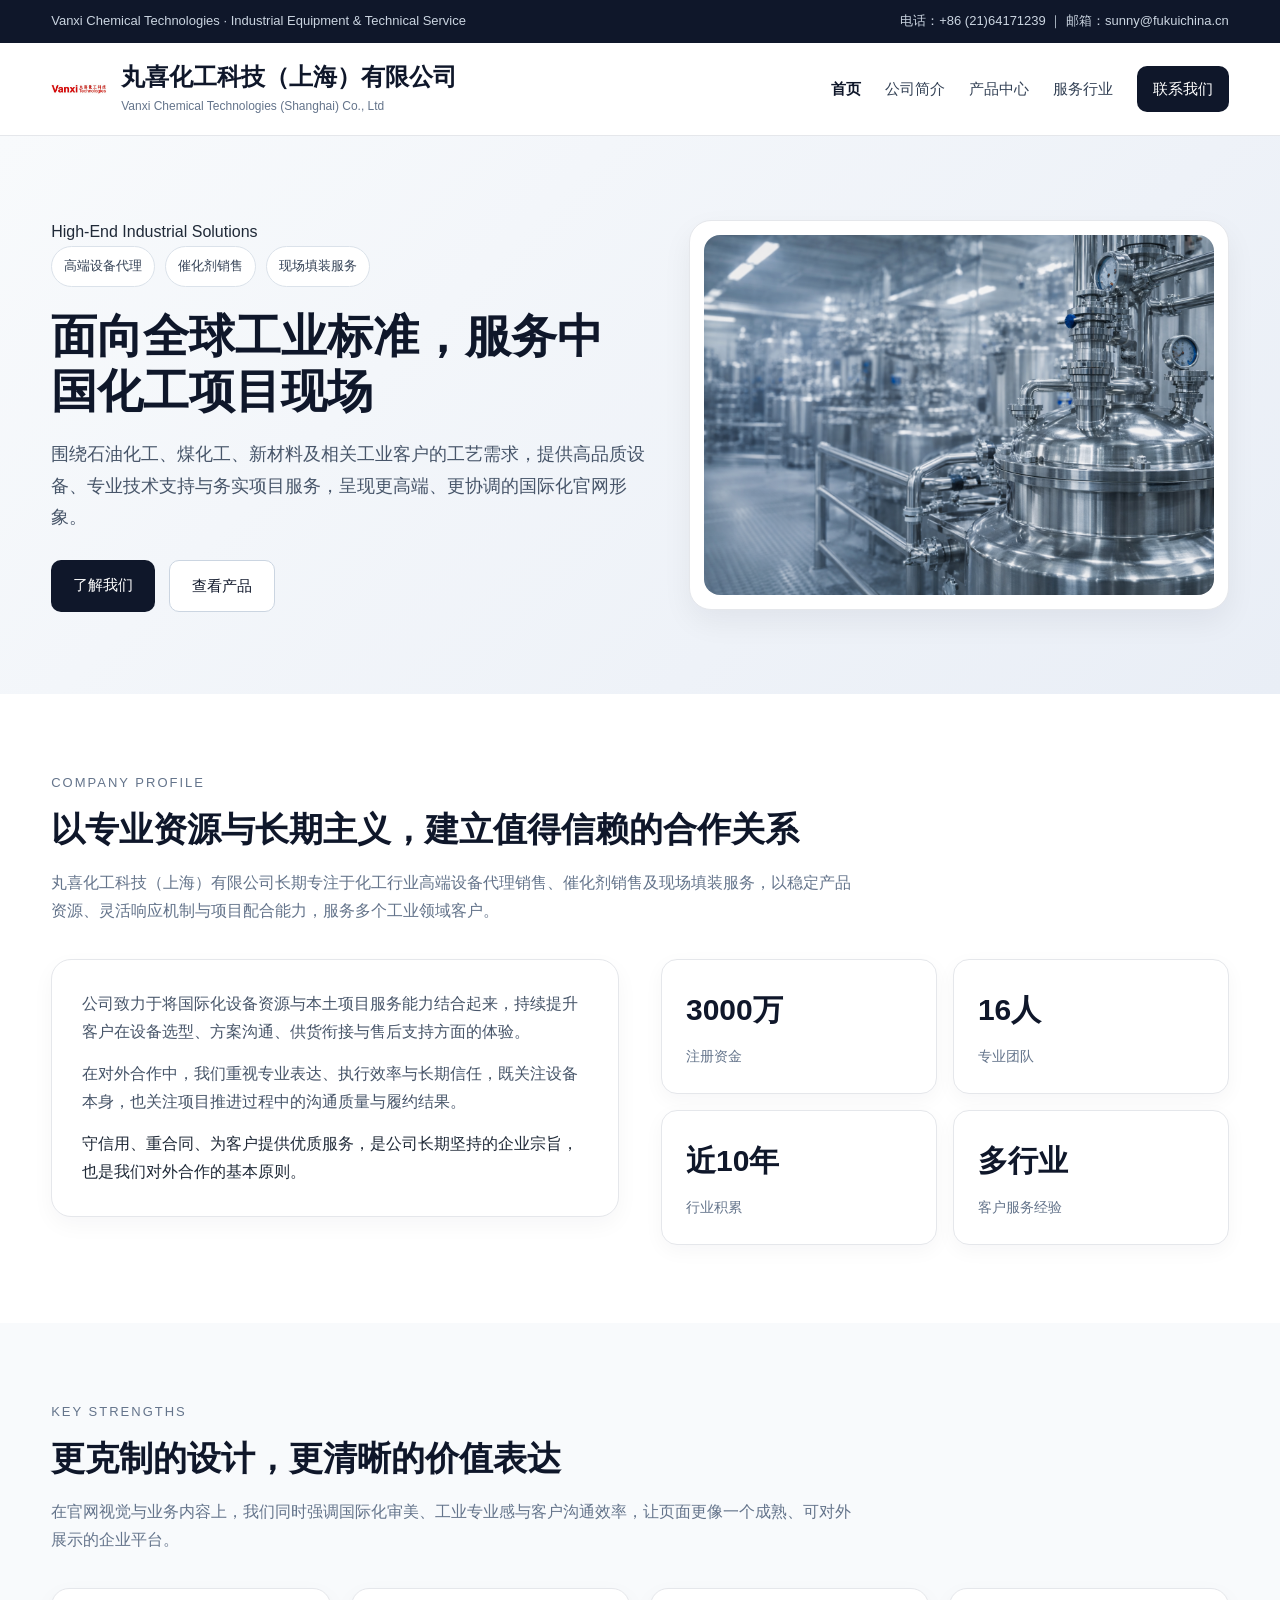
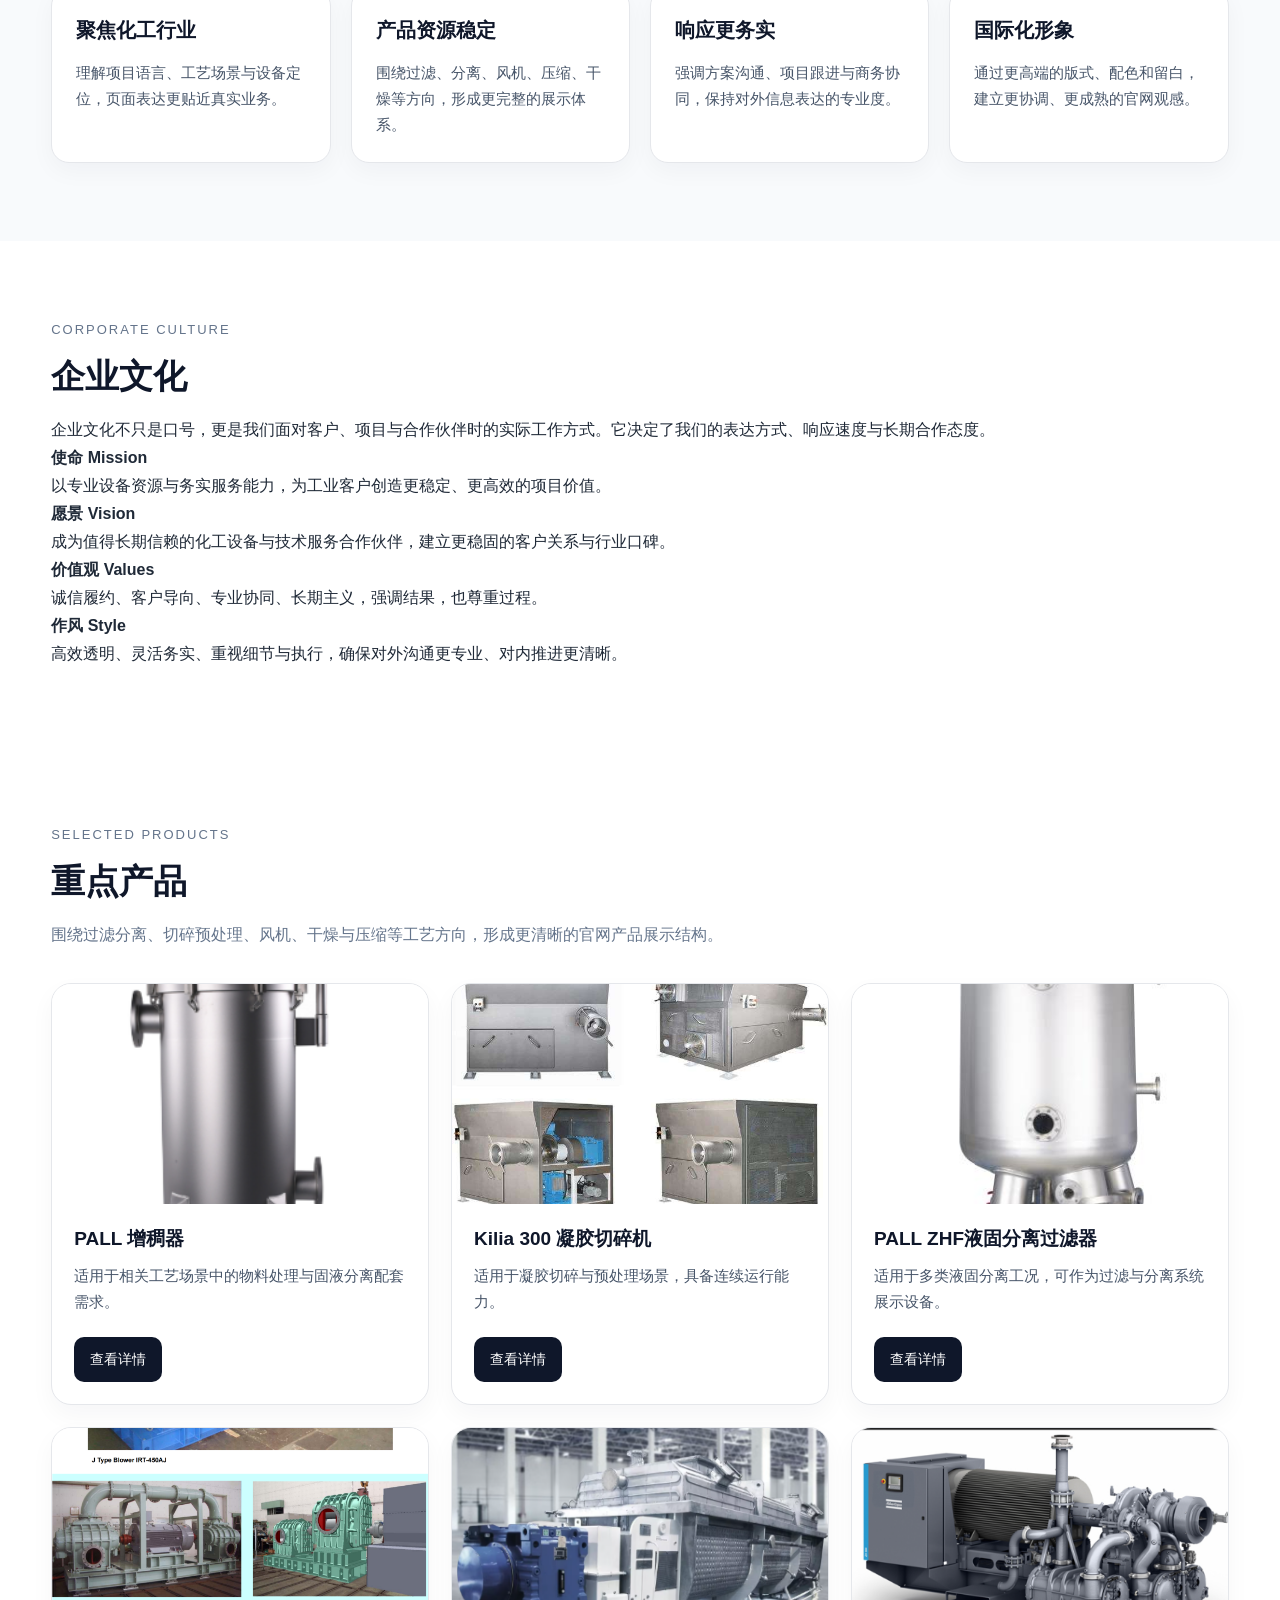
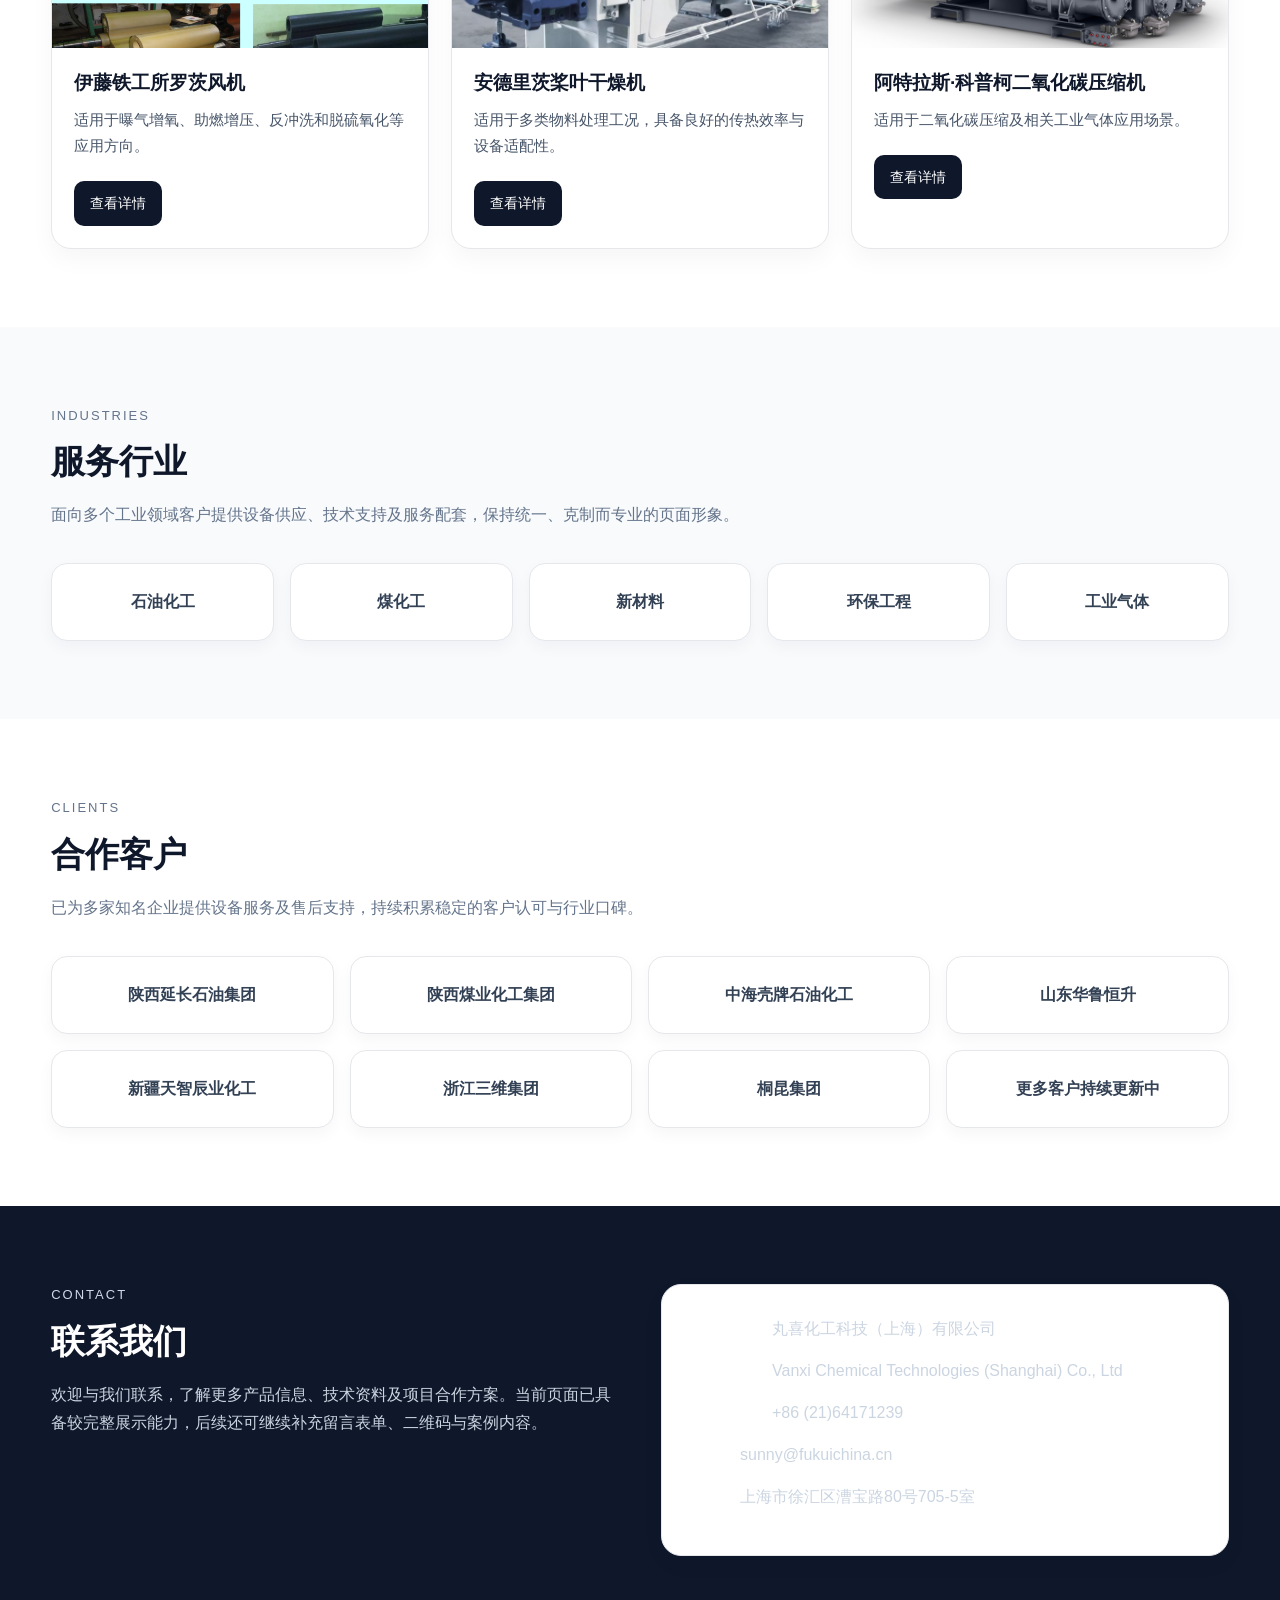
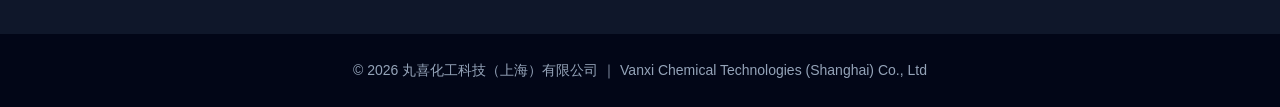
==== commit c844affc: "Add files via upload" ====
--- a/index.html
+++ b/index.html
@@ -10,7 +10,7 @@
 <body>
   <div class="topbar">
     <div class="container">
-      <div>欢迎访问丸喜化工科技（上海）有限公司</div>
+      <div>Vanxi Chemical Technologies · Industrial Equipment & Technical Service</div>
       <div>电话：+86 (21)64171239 ｜ 邮箱：sunny@fukuichina.cn</div>
     </div>
   </div>
@@ -39,13 +39,14 @@
   <section class="hero" id="home">
     <div class="container hero-wrap">
       <div>
+        <div class="eyebrow">High-End Industrial Solutions</div>
         <div class="hero-tags">
           <span>高端设备代理</span>
           <span>催化剂销售</span>
           <span>现场填装服务</span>
         </div>
-        <h2>专注化工行业高端设备代理与技术服务</h2>
-        <p>为石油化工、煤化工、新材料及相关工业领域客户提供优质设备、专业技术支持与项目服务，持续为客户创造更稳定、更高效的工业配套价值。</p>
+        <h2>面向全球工业标准，服务中国化工项目现场</h2>
+        <p>围绕石油化工、煤化工、新材料及相关工业客户的工艺需求，提供高品质设备、专业技术支持与务实项目服务，呈现更高端、更协调的国际化官网形象。</p>
         <div class="btn-group">
           <a class="btn btn-primary" href="about.html">了解我们</a>
           <a class="btn btn-secondary" href="products.html">查看产品</a>
@@ -59,14 +60,14 @@
 
   <section id="about">
     <div class="container">
-      <div class="section-subtitle">ABOUT</div>
-      <h2 class="section-title">关于丸喜化工</h2>
-      <p class="section-desc">丸喜化工科技（上海）有限公司是一家具有独立法人资格的现代化进出口企业，注册资金3000万人民币，现有员工16人，长期专注于化工行业高端设备代理销售、催化剂销售及现场填装服务。</p>
+      <div class="section-subtitle">Company Profile</div>
+      <h2 class="section-title">以专业资源与长期主义，建立值得信赖的合作关系</h2>
+      <p class="section-desc">丸喜化工科技（上海）有限公司长期专注于化工行业高端设备代理销售、催化剂销售及现场填装服务，以稳定产品资源、灵活响应机制与项目配合能力，服务多个工业领域客户。</p>
       <div class="about-grid">
         <div class="about-box about-text">
-          <p>公司已与多家国内外知名企业成功签订销售代理合同，代理产品涵盖高压屏蔽泵、工艺罗茨风机、过滤分离设备、催化剂相关系统及其他工业装备。</p>
-          <p>公司在管理体制上高效透明，运作灵活，以用户高度满意为终极目标，已为多家知名企业提供设备服务及售后服务，并获得客户广泛认可。</p>
-          <p>守信用、重合同、为客户提供优质服务，是公司恒久不变的企业宗旨。</p>
+          <p>公司致力于将国际化设备资源与本土项目服务能力结合起来，持续提升客户在设备选型、方案沟通、供货衔接与售后支持方面的体验。</p>
+          <p>在对外合作中，我们重视专业表达、执行效率与长期信任，既关注设备本身，也关注项目推进过程中的沟通质量与履约结果。</p>
+          <div class="quote-strip">守信用、重合同、为客户提供优质服务，是公司长期坚持的企业宗旨，也是我们对外合作的基本原则。</div>
         </div>
         <div class="stats">
           <div class="stat-box"><h3>3000万</h3><p>注册资金</p></div>
@@ -80,39 +81,55 @@
 
   <section class="advantages">
     <div class="container">
-      <div class="section-subtitle">ADVANTAGES</div>
-      <h2 class="section-title">我们的优势</h2>
-      <p class="section-desc">依托丰富的产品线、行业经验和服务能力，为客户提供更高效的项目配套支持。</p>
+      <div class="section-subtitle">Key Strengths</div>
+      <h2 class="section-title">更克制的设计，更清晰的价值表达</h2>
+      <p class="section-desc">在官网视觉与业务内容上，我们同时强调国际化审美、工业专业感与客户沟通效率，让页面更像一个成熟、可对外展示的企业平台。</p>
       <div class="card-grid">
-        <div class="card"><h3>聚焦化工行业</h3><p>长期服务化工及相关工业领域客户，更理解项目需求与现场工况。</p></div>
-        <div class="card"><h3>产品线丰富</h3><p>覆盖过滤、分离、风机、压缩机、混合、干燥、阀门等多个方向。</p></div>
-        <div class="card"><h3>响应及时</h3><p>围绕客户需求提供技术交流、项目跟踪与商务支持服务。</p></div>
-        <div class="card"><h3>服务支持能力</h3><p>兼具设备销售、催化剂相关服务与售后支持能力。</p></div>
+        <div class="card"><h3>聚焦化工行业</h3><p>理解项目语言、工艺场景与设备定位，页面表达更贴近真实业务。</p></div>
+        <div class="card"><h3>产品资源稳定</h3><p>围绕过滤、分离、风机、压缩、干燥等方向，形成更完整的展示体系。</p></div>
+        <div class="card"><h3>响应更务实</h3><p>强调方案沟通、项目跟进与商务协同，保持对外信息表达的专业度。</p></div>
+        <div class="card"><h3>国际化形象</h3><p>通过更高端的版式、配色和留白，建立更协调、更成熟的官网观感。</p></div>
+      </div>
+    </div>
+  </section>
+
+  <section class="culture-section">
+    <div class="container">
+      <div class="culture-band">
+        <div class="section-subtitle">Corporate Culture</div>
+        <h2 class="section-title">企业文化</h2>
+        <p>企业文化不只是口号，更是我们面对客户、项目与合作伙伴时的实际工作方式。它决定了我们的表达方式、响应速度与长期合作态度。</p>
+        <div class="culture-grid">
+          <div class="culture-card"><h4>使命 Mission</h4><p>以专业设备资源与务实服务能力，为工业客户创造更稳定、更高效的项目价值。</p></div>
+          <div class="culture-card"><h4>愿景 Vision</h4><p>成为值得长期信赖的化工设备与技术服务合作伙伴，建立更稳固的客户关系与行业口碑。</p></div>
+          <div class="culture-card"><h4>价值观 Values</h4><p>诚信履约、客户导向、专业协同、长期主义，强调结果，也尊重过程。</p></div>
+          <div class="culture-card"><h4>作风 Style</h4><p>高效透明、灵活务实、重视细节与执行，确保对外沟通更专业、对内推进更清晰。</p></div>
+        </div>
       </div>
     </div>
   </section>
 
   <section class="products" id="products">
     <div class="container">
-      <div class="section-subtitle">PRODUCTS</div>
+      <div class="section-subtitle">Selected Products</div>
       <h2 class="section-title">重点产品</h2>
-      <p class="section-desc">围绕化工及相关工业场景，提供多类高品质设备与系统解决方案。</p>
+      <p class="section-desc">围绕过滤分离、切碎预处理、风机、干燥与压缩等工艺方向，形成更清晰的官网产品展示结构。</p>
       <div class="product-grid">
-        <div class="product-card"><div class="product-image"><img src="images/product1.png" alt="PALL 增稠器" /></div><div class="product-content"><h3>PALL 增稠器</h3><p>用于从物料中分离催化剂颗粒并提高物料中催化剂浓度。</p></div></div>
-        <div class="product-card"><div class="product-image"><img src="images/product2.png" alt="Kilia 300 凝胶切碎机" /></div><div class="product-content"><h3>Kilia 300 凝胶切碎机</h3><p>适用于相关生产过程中的切碎与预处理，工作能力可达 12000 kg/h。</p></div></div>
-        <div class="product-card"><div class="product-image"><img src="images/product3.png" alt="PALL ZHF液固分离过滤器" /></div><div class="product-content"><h3>PALL ZHF液固分离过滤器</h3><p>通过旋转滤盘结构实现液固分离，适用于多类过滤工况。</p></div></div>
-        <div class="product-card"><div class="product-image"><img src="images/product4.png" alt="伊藤铁工所罗茨风机" /></div><div class="product-content"><h3>伊藤铁工所罗茨风机</h3><p>低振动、低噪音、性能可靠，可用于曝气增氧、反冲洗与脱硫氧化。</p></div></div>
-        <div class="product-card"><div class="product-image"><img src="images/product5.png" alt="安德里茨桨叶干燥机" /></div><div class="product-content"><h3>安德里茨桨叶干燥机</h3><p>适用于膏状、颗粒状、粉状物料处理，具备高效传热和自清洁特性。</p></div></div>
-        <div class="product-card"><div class="product-image"><img src="images/product6.png" alt="阿特拉斯·科普柯二氧化碳压缩机" /></div><div class="product-content"><h3>阿特拉斯·科普柯二氧化碳压缩机</h3><p>适用于二氧化碳压缩及相关工业气体应用场景。</p></div></div>
+        <div class="product-card"><div class="product-image"><img src="images/product1.png" alt="PALL 增稠器" /></div><div class="product-content"><h3>PALL 增稠器</h3><p>适用于相关工艺场景中的物料处理与固液分离配套需求。</p><div class="btn-row"><a class="link-btn" href="product-pall-thickener.html">查看详情</a></div></div></div>
+        <div class="product-card"><div class="product-image"><img src="images/product2.png" alt="Kilia 300 凝胶切碎机" /></div><div class="product-content"><h3>Kilia 300 凝胶切碎机</h3><p>适用于凝胶切碎与预处理场景，具备连续运行能力。</p><div class="btn-row"><a class="link-btn" href="product-kilia300.html">查看详情</a></div></div></div>
+        <div class="product-card"><div class="product-image"><img src="images/product3.png" alt="PALL ZHF液固分离过滤器" /></div><div class="product-content"><h3>PALL ZHF液固分离过滤器</h3><p>适用于多类液固分离工况，可作为过滤与分离系统展示设备。</p><div class="btn-row"><a class="link-btn" href="product-pall-zhf.html">查看详情</a></div></div></div>
+        <div class="product-card"><div class="product-image"><img src="images/product4.png" alt="伊藤铁工所罗茨风机" /></div><div class="product-content"><h3>伊藤铁工所罗茨风机</h3><p>适用于曝气增氧、助燃增压、反冲洗和脱硫氧化等应用方向。</p><div class="btn-row"><a class="link-btn" href="product-roots-blower.html">查看详情</a></div></div></div>
+        <div class="product-card"><div class="product-image"><img src="images/product5.png" alt="安德里茨桨叶干燥机" /></div><div class="product-content"><h3>安德里茨桨叶干燥机</h3><p>适用于多类物料处理工况，具备良好的传热效率与设备适配性。</p><div class="btn-row"><a class="link-btn" href="product-andritz-dryer.html">查看详情</a></div></div></div>
+        <div class="product-card"><div class="product-image"><img src="images/product6.png" alt="阿特拉斯·科普柯二氧化碳压缩机" /></div><div class="product-content"><h3>阿特拉斯·科普柯二氧化碳压缩机</h3><p>适用于二氧化碳压缩及相关工业气体应用场景。</p><div class="btn-row"><a class="link-btn" href="product-atlas-co2.html">查看详情</a></div></div></div>
       </div>
     </div>
   </section>
 
   <section class="industries" id="industries">
     <div class="container">
-      <div class="section-subtitle">INDUSTRIES</div>
+      <div class="section-subtitle">Industries</div>
       <h2 class="section-title">服务行业</h2>
-      <p class="section-desc">面向多个工业领域客户提供设备供应、技术支持及服务配套。</p>
+      <p class="section-desc">面向多个工业领域客户提供设备供应、技术支持及服务配套，保持统一、克制而专业的页面形象。</p>
       <div class="industry-grid">
         <div class="industry-box">石油化工</div>
         <div class="industry-box">煤化工</div>
@@ -125,9 +142,9 @@
 
   <section id="customers">
     <div class="container">
-      <div class="section-subtitle">CUSTOMERS</div>
+      <div class="section-subtitle">Clients</div>
       <h2 class="section-title">合作客户</h2>
-      <p class="section-desc">已为多家知名企业提供设备服务及售后支持，积累了良好的行业口碑。</p>
+      <p class="section-desc">已为多家知名企业提供设备服务及售后支持，持续积累稳定的客户认可与行业口碑。</p>
       <div class="customers-grid">
         <div class="customer-box">陕西延长石油集团</div>
         <div class="customer-box">陕西煤业化工集团</div>
@@ -144,9 +161,9 @@
   <section class="contact-section" id="contact">
     <div class="container contact-wrap">
       <div>
-        <div class="section-subtitle" style="color:#94a3b8;">CONTACT</div>
+        <div class="section-subtitle" style="color:#cfd8ec;">Contact</div>
         <h2 class="section-title" style="color:#fff;">联系我们</h2>
-        <p>欢迎与我们联系，了解更多产品信息、技术资料及项目合作方案。</p>
+        <p>欢迎与我们联系，了解更多产品信息、技术资料及项目合作方案。当前页面已具备较完整展示能力，后续还可继续补充留言表单、二维码与案例内容。</p>
       </div>
       <div class="contact-box">
         <p><strong>公司名称：</strong>丸喜化工科技（上海）有限公司</p>
@@ -157,8 +174,7 @@
       </div>
     </div>
   </section>
-
-  <footer><div class="container">© 2026 丸喜化工科技（上海）有限公司 ｜ 正式上线后可补备案号与版权信息</div></footer>
+  <footer><div class="container">© 2026 丸喜化工科技（上海）有限公司 ｜ Vanxi Chemical Technologies (Shanghai) Co., Ltd</div></footer>
   <script src="assets/script.js"></script>
 </body>
 </html>
--- a/assets/style.css
+++ b/assets/style.css
@@ -0,0 +1,60 @@
+*{box-sizing:border-box;margin:0;padding:0}
+html{scroll-behavior:smooth}
+body{font-family:"Microsoft YaHei","PingFang SC",Arial,sans-serif;line-height:1.75;color:#1f2937;background:#fff}
+a{text-decoration:none;color:inherit}
+img{max-width:100%;display:block}
+.container{width:92%;max-width:1200px;margin:0 auto}
+.topbar{background:#0f172a;color:#cbd5e1;font-size:13px}
+.topbar .container{display:flex;justify-content:space-between;gap:12px;padding:10px 0;flex-wrap:wrap}
+header{position:sticky;top:0;z-index:1000;background:rgba(255,255,255,.96);backdrop-filter:blur(8px);border-bottom:1px solid #e5e7eb}
+.nav{display:flex;justify-content:space-between;align-items:center;gap:20px;padding:18px 0}
+.logo-wrap{display:flex;align-items:center;gap:14px}
+.logo-img{width:56px;height:56px;object-fit:contain;background:#fff;border-radius:10px;flex-shrink:0}
+.logo h1{font-size:24px;color:#0f172a;line-height:1.3}.logo p{font-size:12px;color:#64748b;margin-top:4px}
+.menu{display:flex;gap:24px;flex-wrap:wrap;font-size:15px;color:#334155;align-items:center}.menu a:hover,.menu a.active{color:#0f172a;font-weight:700}.menu-btn{padding:10px 16px;background:#0f172a;color:#fff!important;border-radius:10px}
+.page-hero{background:linear-gradient(135deg,#f8fafc 0%,#e9eef6 100%);padding:70px 0 56px}.page-hero h2{font-size:40px;line-height:1.2;color:#0f172a;margin-bottom:14px}.page-hero p{font-size:18px;color:#475569;max-width:820px}
+.hero{background:linear-gradient(135deg,#f8fafc 0%,#e9eef6 100%);padding:82px 0}.hero-wrap{display:grid;grid-template-columns:1.05fr .95fr;gap:42px;align-items:center}.hero-tags{display:flex;gap:10px;flex-wrap:wrap;margin-bottom:22px}.hero-tags span{background:#fff;border:1px solid #dbe2ea;color:#334155;padding:8px 12px;border-radius:999px;font-size:13px}.hero h2{font-size:46px;line-height:1.2;color:#0f172a;margin-bottom:20px}.hero p{font-size:18px;color:#475569;margin-bottom:26px;max-width:680px}.btn-group{display:flex;gap:14px;flex-wrap:wrap}.btn{display:inline-block;padding:12px 22px;border-radius:10px;font-size:15px;transition:.2s ease}.btn-primary{background:#0f172a;color:#fff}.btn-primary:hover{opacity:.9}.btn-secondary{border:1px solid #cbd5e1;background:#fff;color:#0f172a}.hero-image-box{background:#fff;border:1px solid #e5e7eb;border-radius:22px;padding:14px;box-shadow:0 12px 30px rgba(15,23,42,.06)}.hero-image-box img{width:100%;height:360px;object-fit:cover;border-radius:16px;display:block}
+section{padding:78px 0}.section-subtitle{font-size:13px;color:#64748b;margin-bottom:12px;text-transform:uppercase;letter-spacing:2px}.section-title{font-size:34px;color:#0f172a;margin-bottom:18px;line-height:1.3}.section-desc{font-size:16px;color:#64748b;max-width:800px;margin-bottom:34px}
+.about-grid,.contact-wrap,.two-col{display:grid;grid-template-columns:1fr 1fr;gap:42px;align-items:start}.about-box,.content-box,.contact-box,.highlight-box{background:#fff;border:1px solid #e5e7eb;border-radius:20px;padding:30px;box-shadow:0 8px 22px rgba(15,23,42,.04)}.about-text p,.content-box p,.content-box li,.contact-box p{color:#475569;margin-bottom:14px;font-size:16px}.stats{display:grid;grid-template-columns:1fr 1fr;gap:16px}.stat-box{border:1px solid #e5e7eb;border-radius:16px;padding:24px;background:#fff;box-shadow:0 6px 20px rgba(15,23,42,.04)}.stat-box h3{font-size:30px;color:#0f172a;margin-bottom:8px}.stat-box p{color:#64748b;font-size:14px}.advantages,.industries{background:#f8fafc}.card-grid{display:grid;grid-template-columns:repeat(4,1fr);gap:20px}.card{background:#fff;border:1px solid #e5e7eb;border-radius:18px;padding:24px;box-shadow:0 8px 24px rgba(15,23,42,.04)}.card h3{font-size:20px;margin-bottom:12px;color:#0f172a}.card p{color:#475569;font-size:15px}
+.product-grid{display:grid;grid-template-columns:repeat(3,1fr);gap:22px}.product-card{background:#fff;border:1px solid #e5e7eb;border-radius:20px;overflow:hidden;box-shadow:0 10px 24px rgba(15,23,42,.04)}.product-image img{width:100%;height:220px;object-fit:cover;display:block}.product-content{padding:22px}.product-content h3{font-size:19px;color:#0f172a;margin-bottom:10px;line-height:1.4}.product-content p{color:#475569;font-size:15px;margin-bottom:10px}.industry-grid{display:grid;grid-template-columns:repeat(5,1fr);gap:16px}.industry-box,.customer-box,.point-box{background:#fff;border:1px solid #e5e7eb;border-radius:16px;text-align:center;padding:24px 12px;color:#334155;box-shadow:0 6px 16px rgba(15,23,42,.04);font-weight:600}.customers-grid{display:grid;grid-template-columns:repeat(4,1fr);gap:16px}.point-grid{display:grid;grid-template-columns:repeat(3,1fr);gap:20px}.point-box{padding:22px;text-align:left;font-weight:400}.point-box h4{font-size:18px;color:#0f172a;margin-bottom:10px}.point-box p{color:#475569;font-size:15px}
+.contact-section{background:#0f172a;color:#fff}.contact-section .section-title,.contact-section strong{color:#fff}.contact-section p{color:#cbd5e1}.map-box{border-radius:18px;overflow:hidden;border:1px solid rgba(255,255,255,.08);background:rgba(255,255,255,.05);min-height:260px;display:flex;align-items:center;justify-content:center;color:#cbd5e1;padding:24px;text-align:center}
+.list{padding-left:20px}.list li{margin-bottom:10px}.cta{background:#f8fafc}.cta-box{background:#fff;border:1px solid #e5e7eb;border-radius:22px;padding:34px;box-shadow:0 10px 24px rgba(15,23,42,.04);display:flex;justify-content:space-between;align-items:center;gap:20px}
+footer{background:#020617;color:#94a3b8;padding:24px 0;font-size:14px;text-align:center}
+@media (max-width:992px){.hero-wrap,.about-grid,.contact-wrap,.two-col,.cta-box{grid-template-columns:1fr;display:grid}.card-grid,.product-grid,.industry-grid,.customers-grid,.point-grid{grid-template-columns:1fr 1fr}}
+@media (max-width:768px){.nav{flex-direction:column;align-items:flex-start}.menu{gap:14px}.card-grid,.product-grid,.industry-grid,.customers-grid,.stats,.point-grid{grid-template-columns:1fr}.hero h2,.page-hero h2{font-size:32px}.hero p,.page-hero p{font-size:16px}.section-title{font-size:28px}.topbar .container{flex-direction:column;align-items:flex-start}.hero-image-box img{height:260px}.logo h1{font-size:20px}.product-image img{height:180px}}
+
+.breadcrumb{font-size:14px;color:#64748b;margin-bottom:18px}
+.breadcrumb a{color:#475569}
+.detail-hero-grid{display:grid;grid-template-columns:1.05fr .95fr;gap:34px;align-items:center}
+.detail-image-box{background:#fff;border:1px solid #e5e7eb;border-radius:22px;padding:14px;box-shadow:0 12px 30px rgba(15,23,42,.06)}
+.detail-image-box img{width:100%;height:360px;object-fit:cover;border-radius:16px}
+.badge-row{display:flex;gap:10px;flex-wrap:wrap;margin:0 0 18px}
+.badge-row span{background:#fff;border:1px solid #dbe2ea;color:#334155;padding:8px 12px;border-radius:999px;font-size:13px}
+.spec-list{padding-left:18px;margin-top:8px}.spec-list li{margin-bottom:10px;color:#475569}
+.section-tight{padding-top:42px}
+.link-btn{display:inline-block;padding:10px 16px;border-radius:10px;background:#0f172a;color:#fff;font-size:14px;margin-top:8px}
+.link-btn.secondary{background:#fff;border:1px solid #cbd5e1;color:#0f172a}
+.product-card .btn-row{display:flex;gap:10px;flex-wrap:wrap;margin-top:14px}
+.note-box{background:#f8fafc;border:1px solid #e5e7eb;border-radius:18px;padding:20px;color:#475569}
+@media (max-width:992px){.detail-hero-grid{grid-template-columns:1fr}.detail-image-box img{height:280px}}
+@media (max-width:768px){.detail-image-box img{height:220px}}
+
+/* detail page v2 */
+.metrics-grid{display:grid;grid-template-columns:repeat(3,1fr);gap:16px;margin-top:18px}
+.metric-card{background:#f8fafc;border:1px solid #e5e7eb;border-radius:16px;padding:18px}
+.metric-card h4{font-size:15px;color:#0f172a;margin-bottom:6px}
+.metric-card p{font-size:14px;color:#64748b;margin:0}
+.section-soft{background:#f8fafc}
+.service-grid{display:grid;grid-template-columns:repeat(3,1fr);gap:20px}
+.service-box{background:#fff;border:1px solid #e5e7eb;border-radius:18px;padding:22px;box-shadow:0 8px 20px rgba(15,23,42,.04)}
+.service-box h4{font-size:18px;color:#0f172a;margin-bottom:10px}
+.service-box p{font-size:15px;color:#475569}
+.note-list{padding-left:18px}
+.note-list li{margin-bottom:10px;color:#475569}
+.related-grid{display:grid;grid-template-columns:repeat(3,1fr);gap:20px}
+.related-box{background:#fff;border:1px solid #e5e7eb;border-radius:18px;padding:22px;box-shadow:0 8px 20px rgba(15,23,42,.04)}
+.related-box h4{font-size:18px;color:#0f172a;margin-bottom:8px}
+.related-box p{font-size:15px;color:#475569;margin-bottom:10px}
+.emphasis{color:#0f172a;font-weight:700}
+@media (max-width:992px){.metrics-grid,.service-grid,.related-grid{grid-template-columns:1fr 1fr}}
+@media (max-width:768px){.metrics-grid,.service-grid,.related-grid{grid-template-columns:1fr}}
